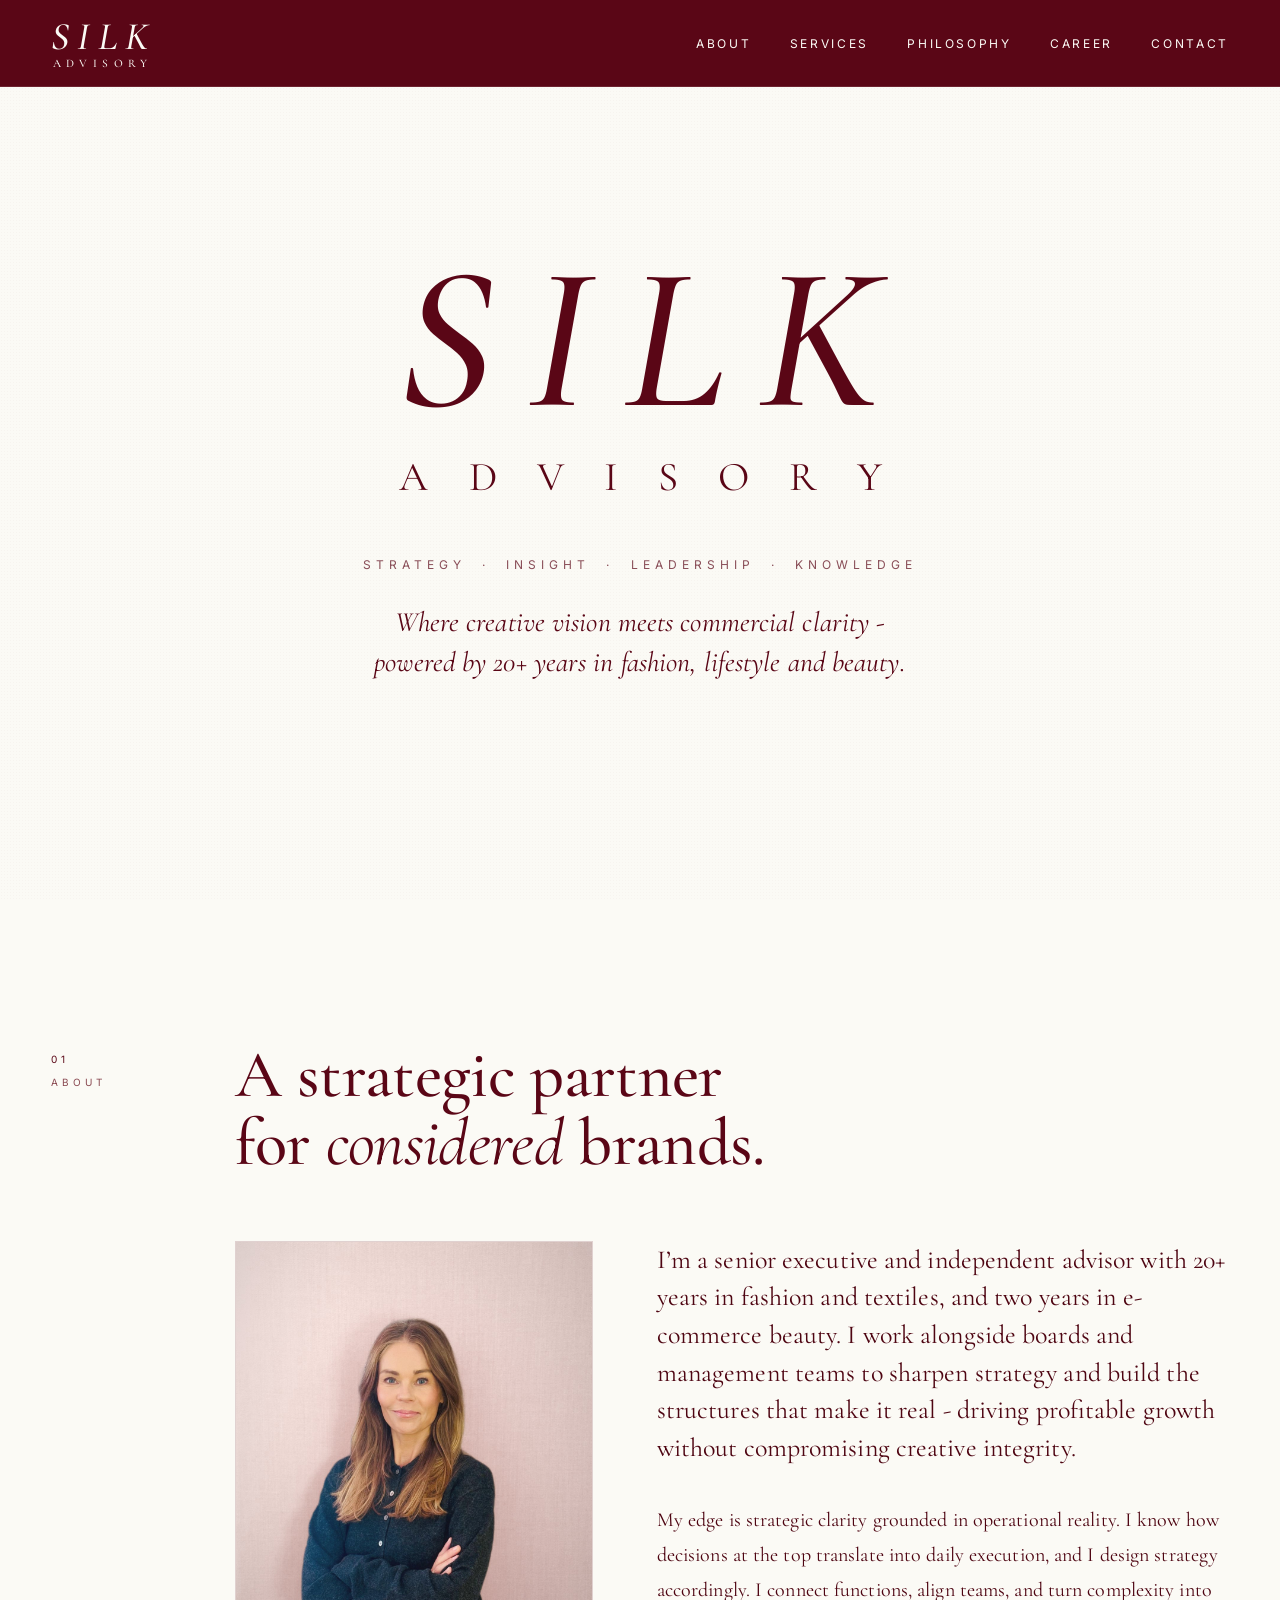
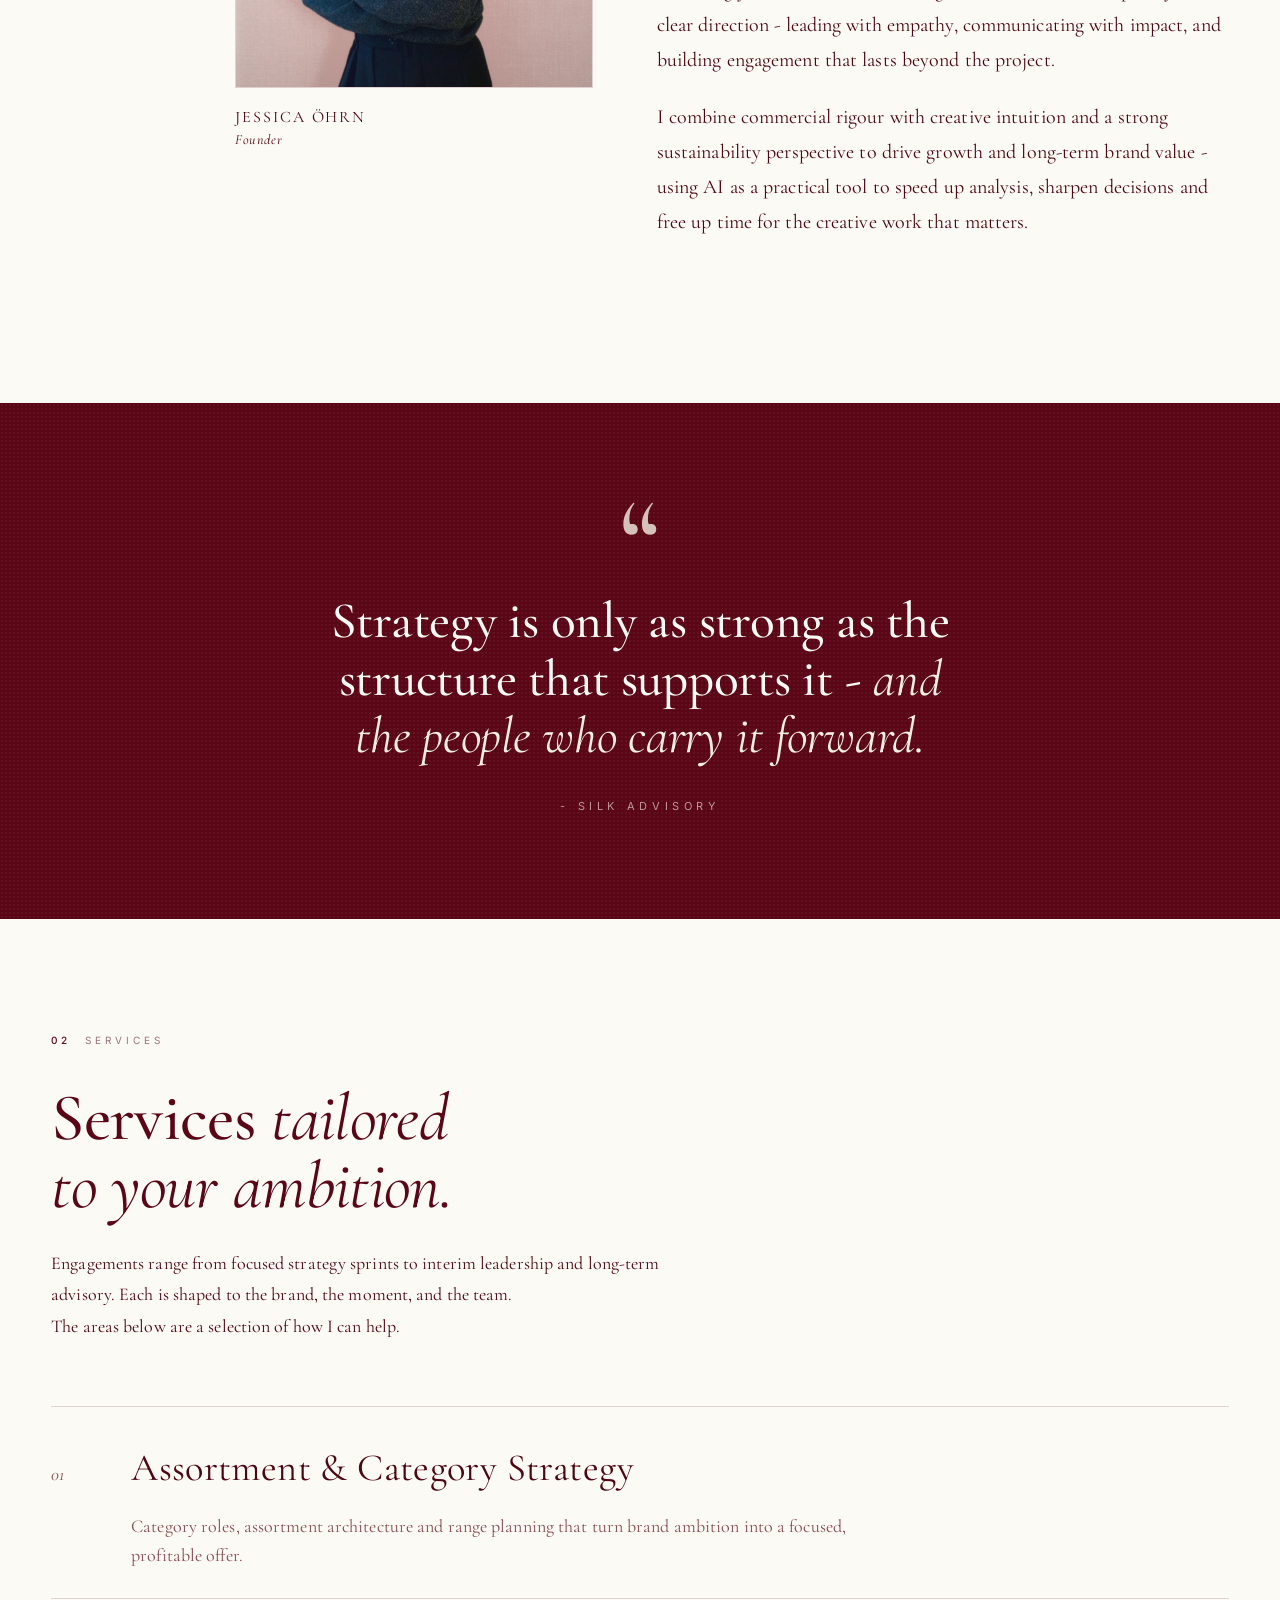
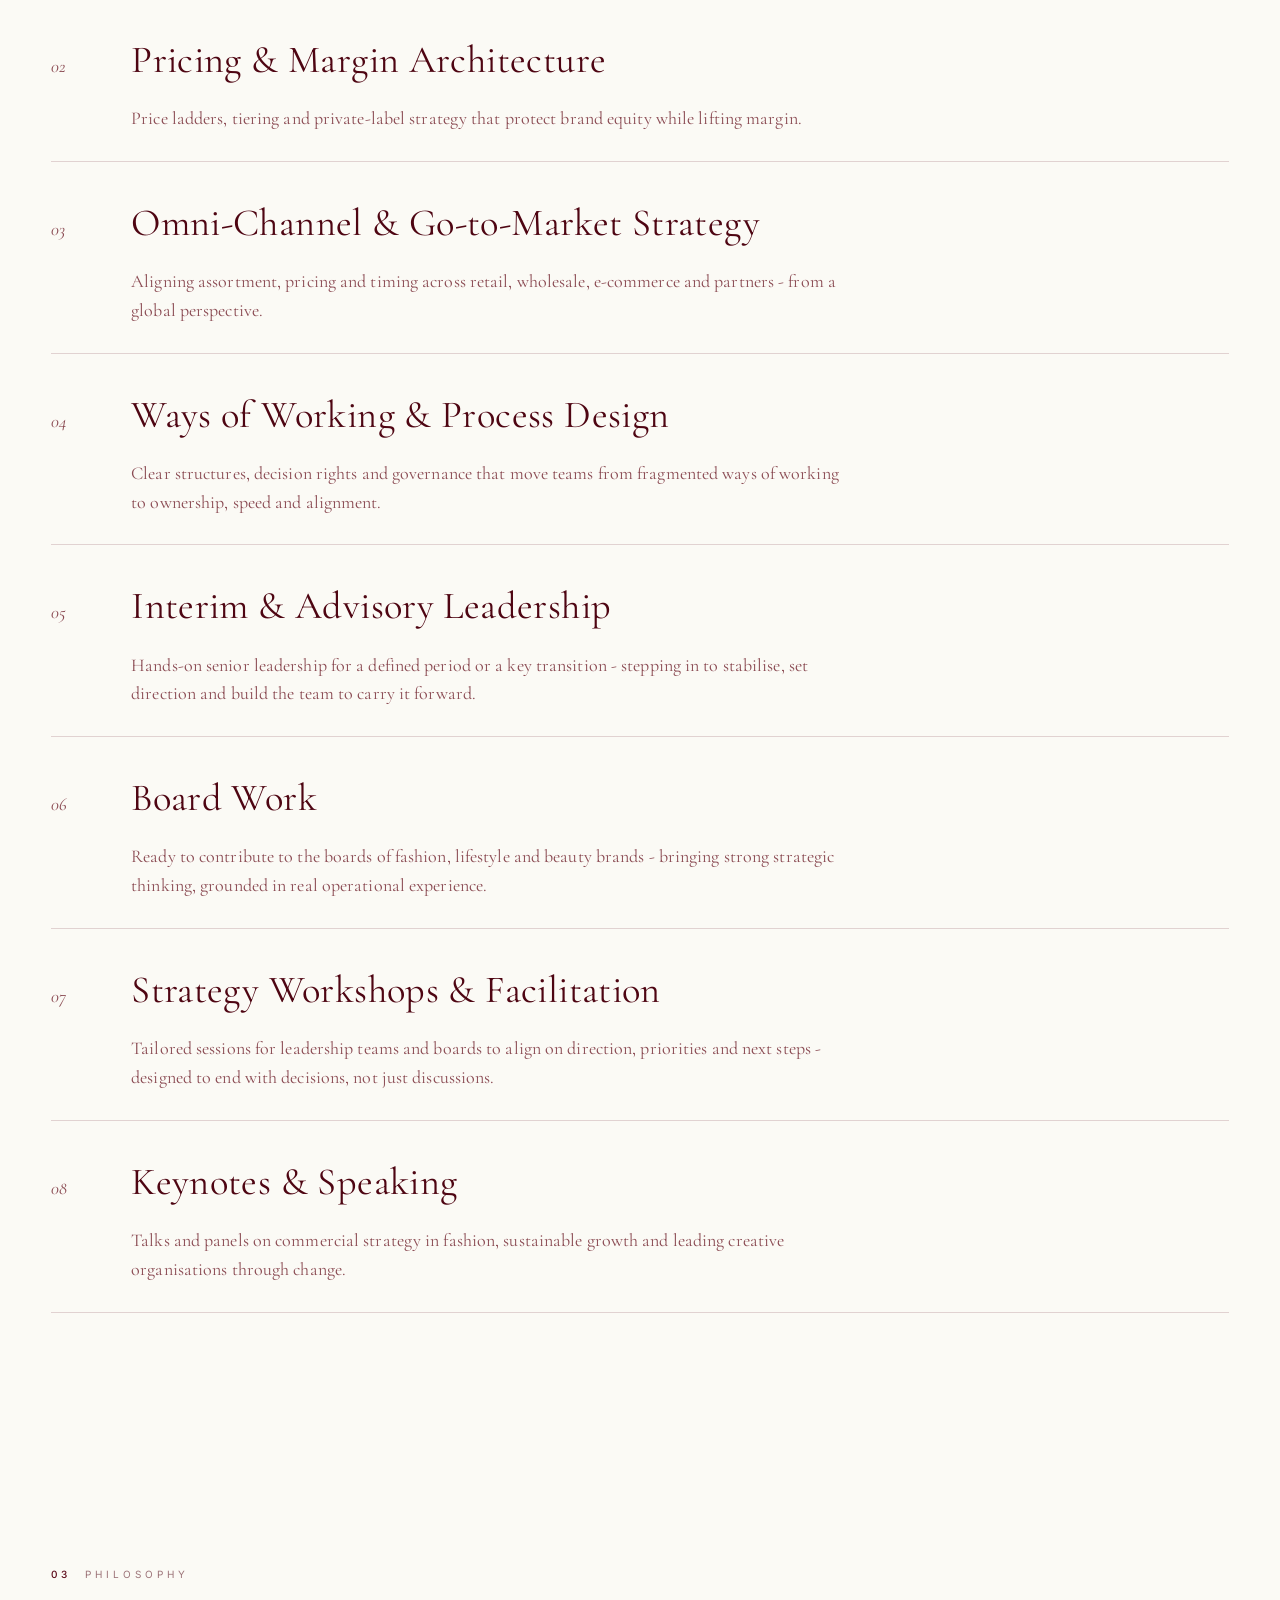
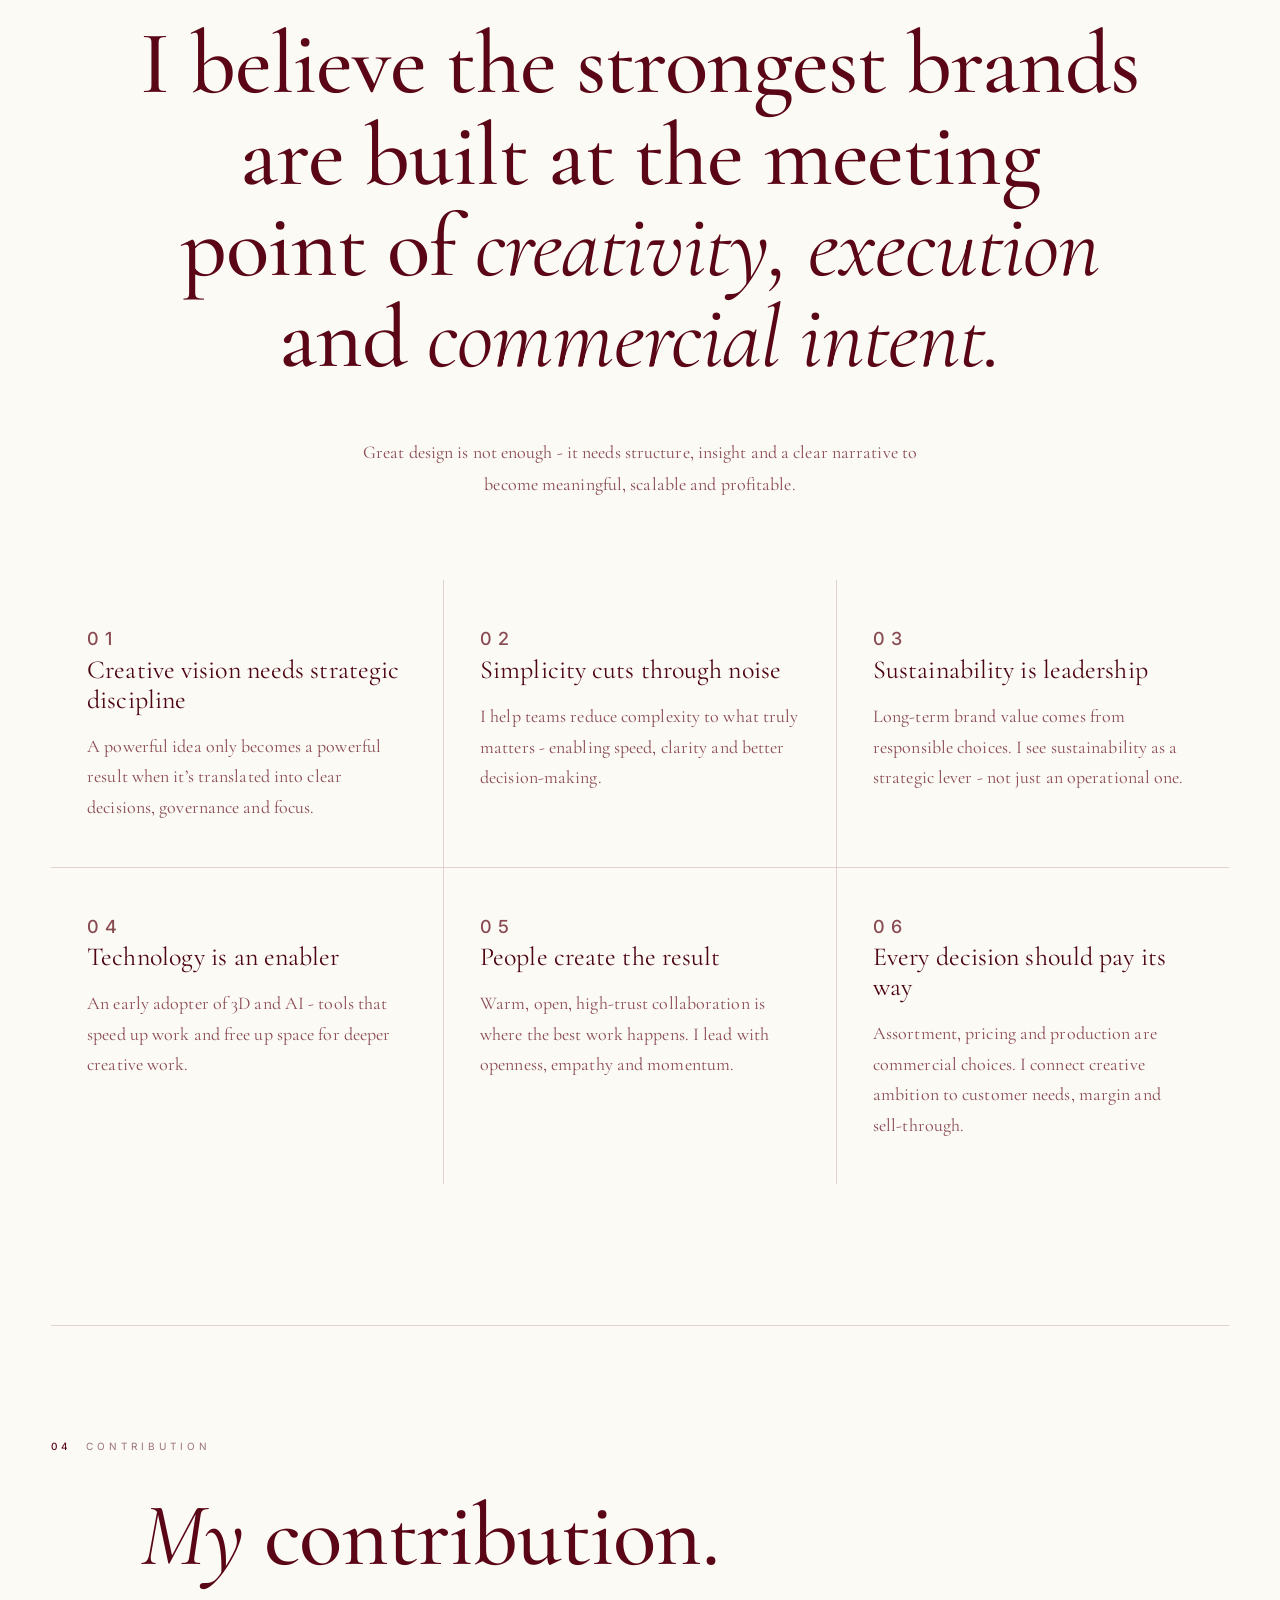
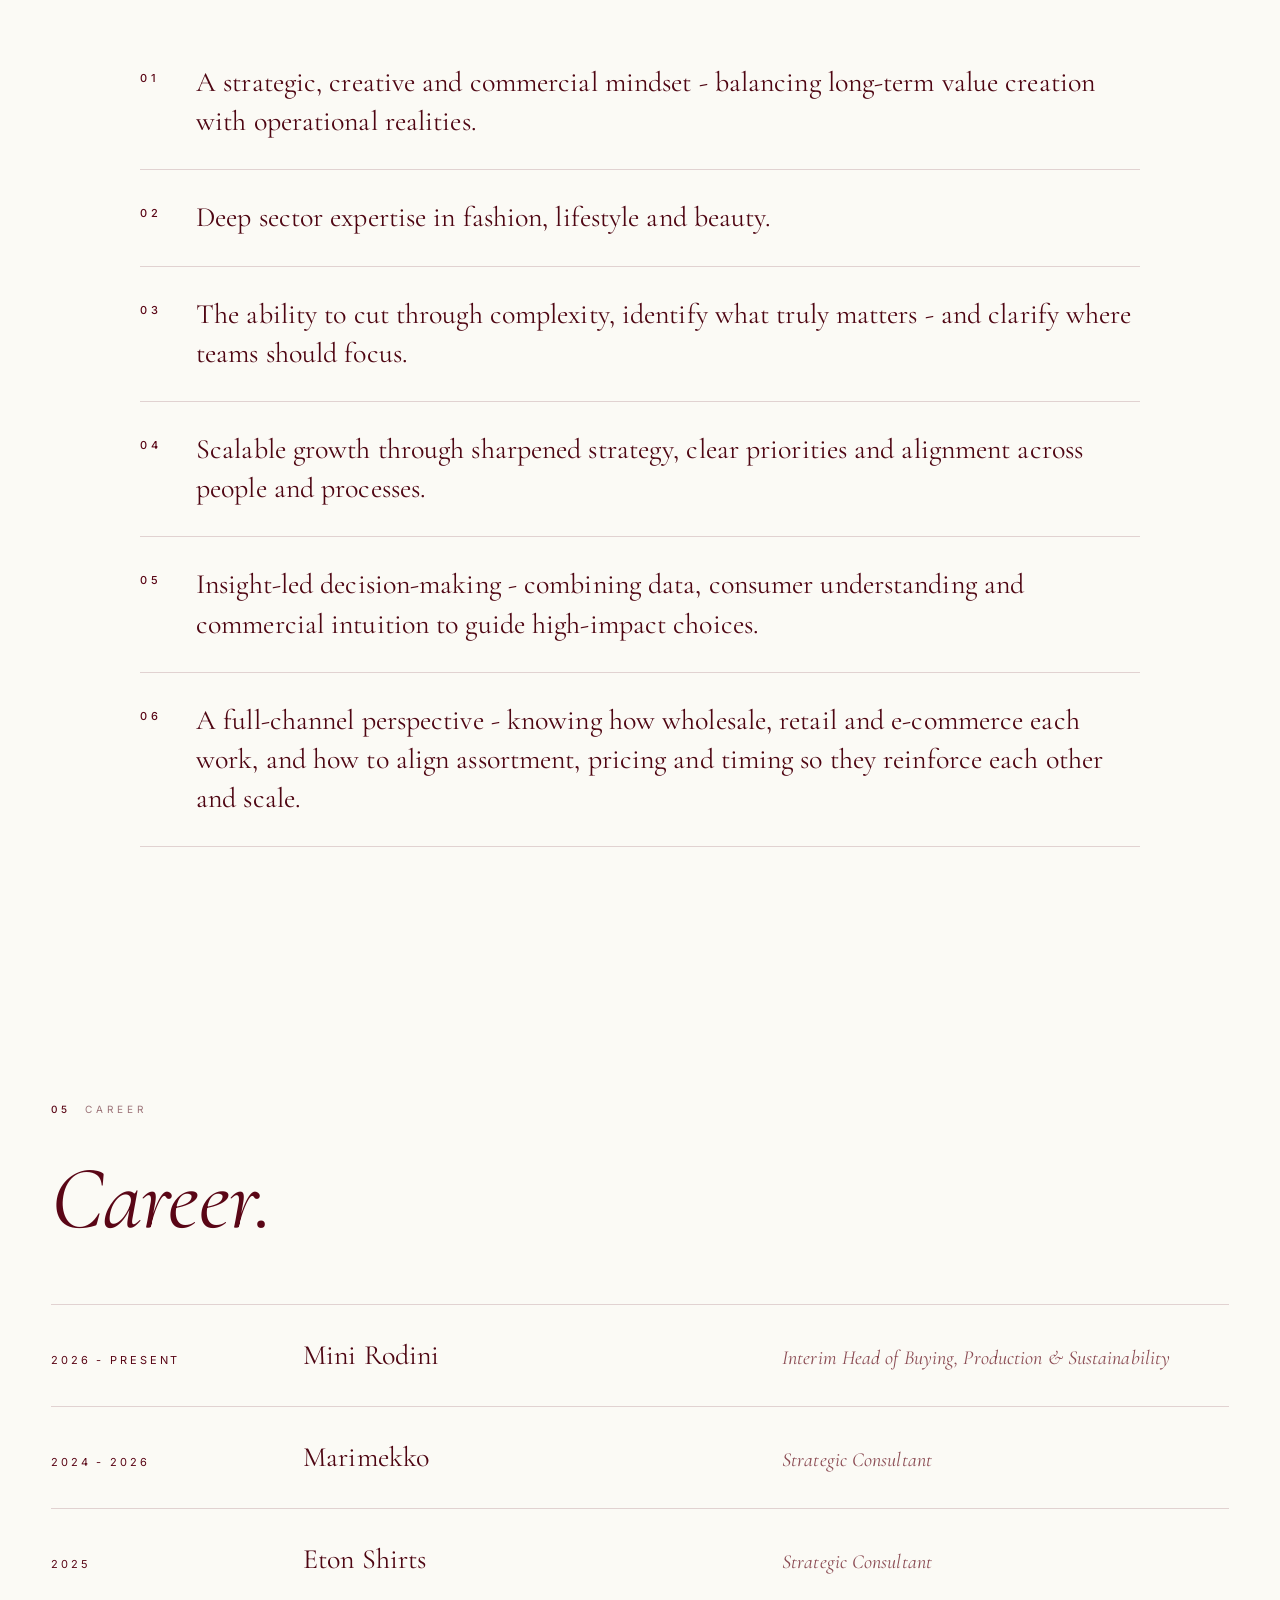
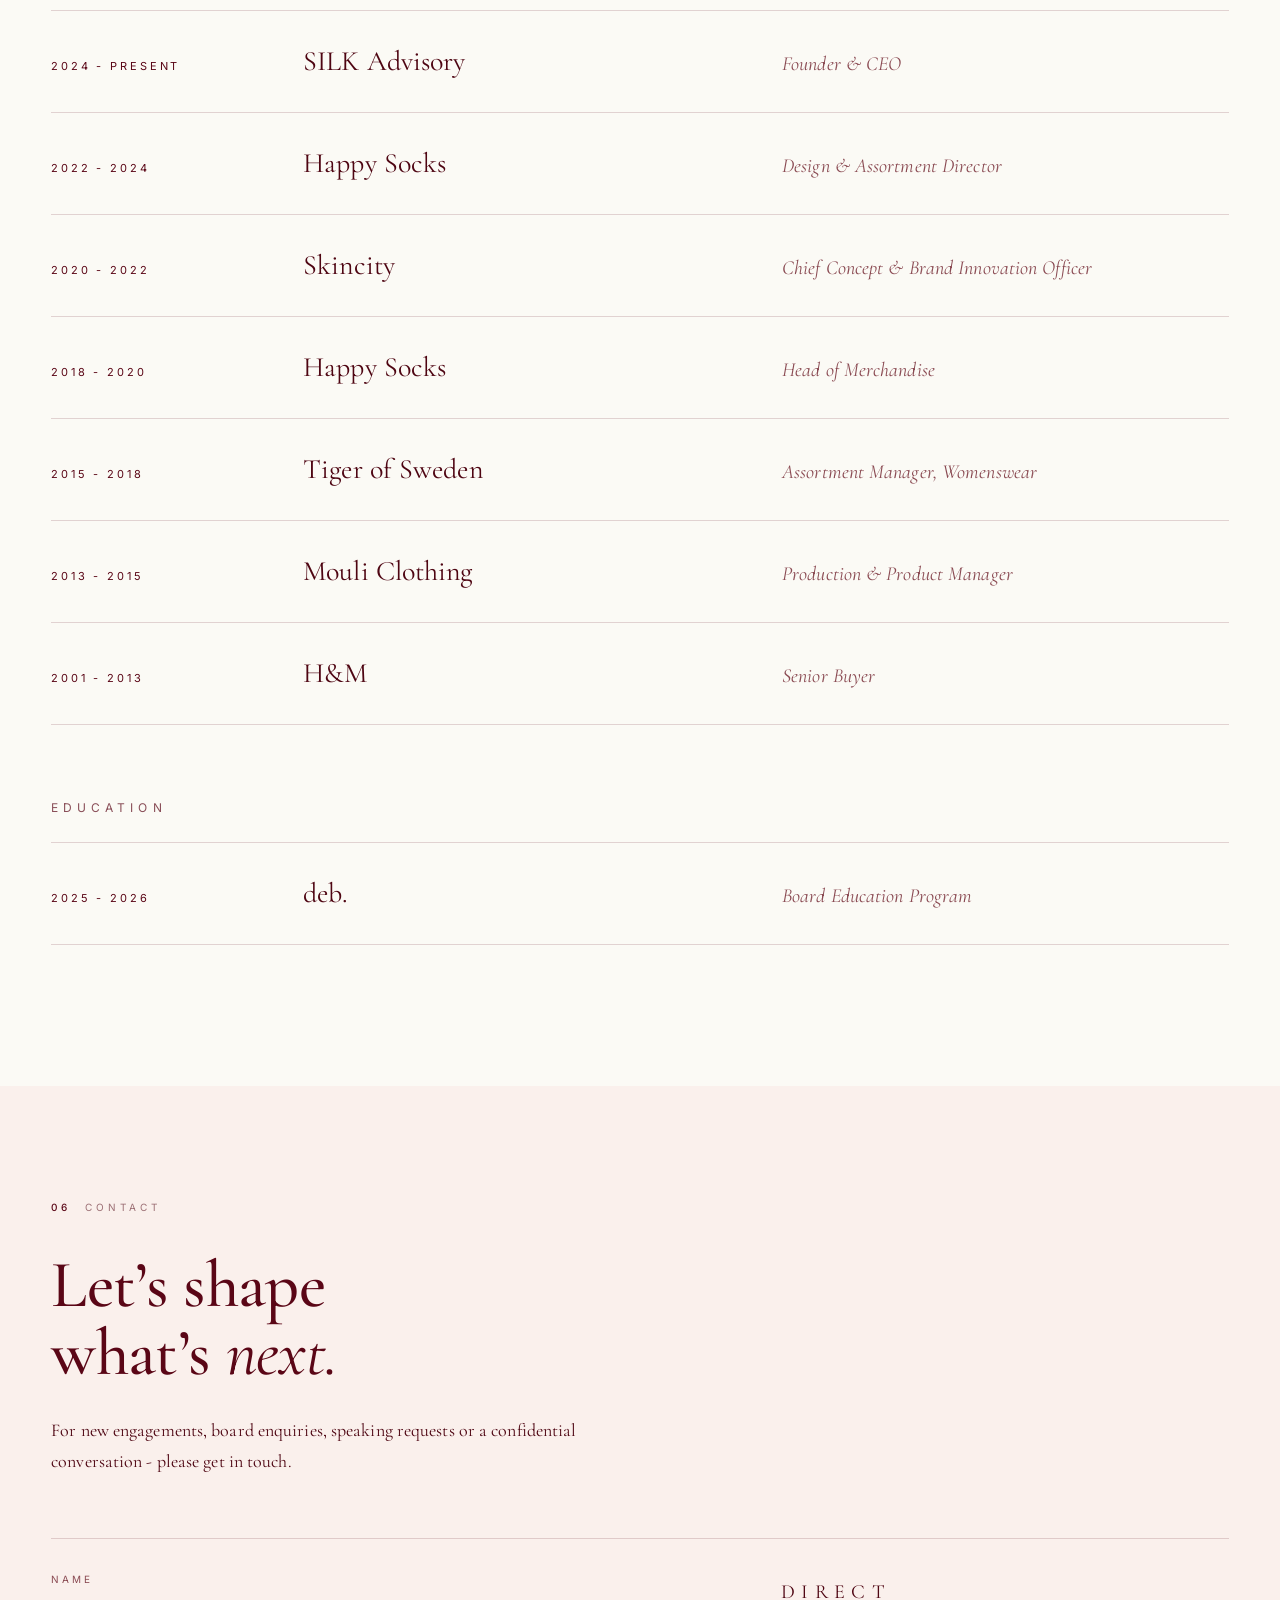
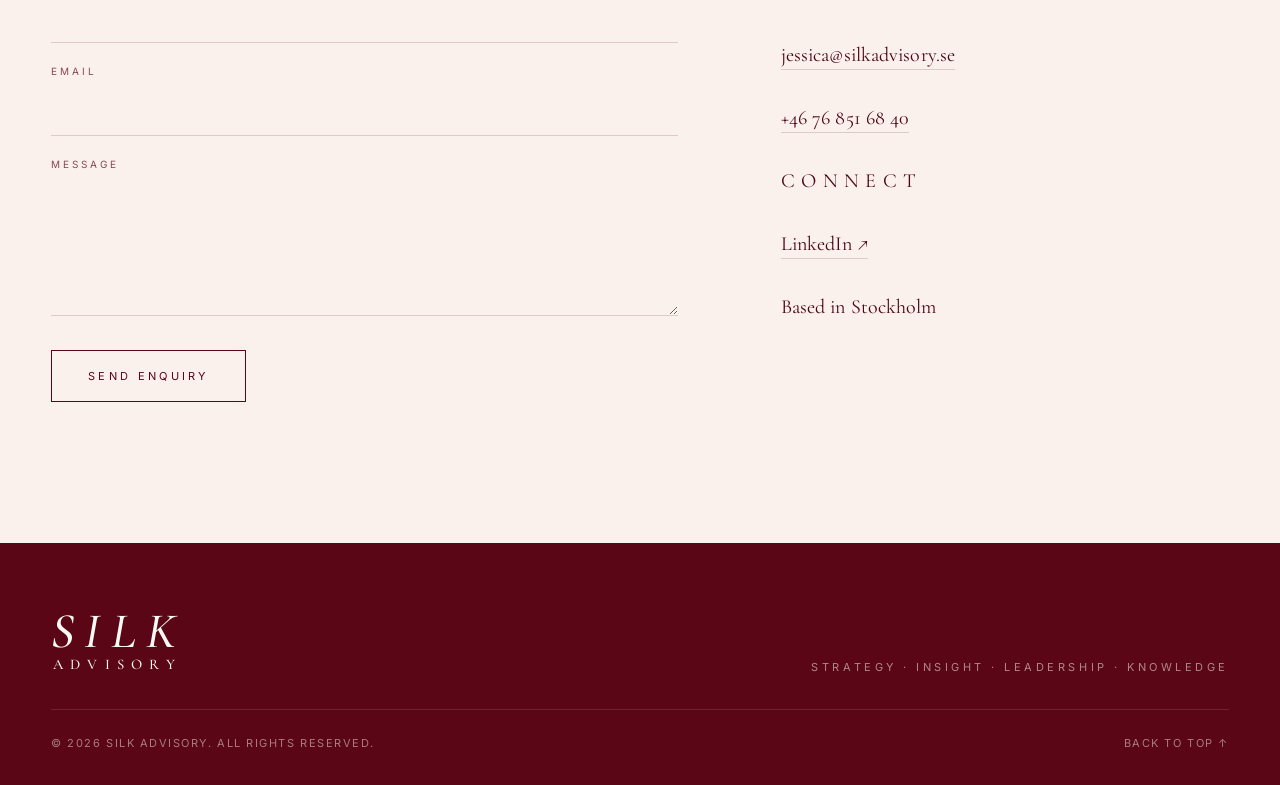
==== index.html @ ef4581cc "Add Mouli Clothing and H&M to career and rename heading to Career Co-Authored-By: Claude Opus 5.5 <n" ====
<!doctype html>
<html lang="en">
<head>
<meta charset="utf-8" />
<meta name="viewport" content="width=device-width, initial-scale=1" />
<title>SILK Advisory - Strategy, Insight, Leadership, Knowledge</title>
<meta name="description" content="SILK Advisory - where creative vision meets commercial clarity. Strategic consulting for fashion, lifestyle and beauty brands. Founded by Jessica Öhrn." />
<link rel="preconnect" href="https://fonts.googleapis.com">
<link rel="preconnect" href="https://fonts.gstatic.com" crossorigin>
<link href="https://fonts.googleapis.com/css2?family=Cormorant+Garamond:ital,wght@0,300;0,400;0,500;1,400;1,500&family=Inter:wght@300;400;500&display=swap" rel="stylesheet">
<link rel="stylesheet" href="styles.css" />
<link rel="icon" href="favicon.ico" sizes="any">
<link rel="icon" type="image/png" sizes="32x32" href="favicon-32.png">
<link rel="apple-touch-icon" href="apple-touch-icon.png">
<meta name="theme-color" content="#5A0616">
<meta property="og:type" content="website">
<meta property="og:site_name" content="SILK Advisory">
<meta property="og:title" content="SILK Advisory - Strategy, Insight, Leadership, Knowledge">
<meta property="og:description" content="Strategic advisory for fashion, lifestyle and beauty brands. Founded by Jessica Öhrn.">
<meta property="og:url" content="https://silkadvisory.se/">
<meta property="og:image" content="https://silkadvisory.se/og-image.jpg">
<meta property="og:image:width" content="1200">
<meta property="og:image:height" content="630">
<meta property="og:image:alt" content="SILK Advisory wordmark beside a portrait of founder Jessica Öhrn">
<meta name="twitter:card" content="summary_large_image">
</head>
<body>

<header class="nav" id="top">
  <a href="#top" class="nav__mark" aria-label="SILK Advisory">
    <svg class="nav__logo" viewBox="0 0 200 100" aria-hidden="true">
      <text x="0" y="62" textLength="196" lengthAdjust="spacing" font-family="'Cormorant Garamond', serif" font-style="italic" font-weight="500" font-size="78" fill="currentColor">SILK</text>
      <text x="3" y="97" textLength="190" lengthAdjust="spacing" font-family="'Cormorant Garamond', serif" font-weight="500" font-size="23" fill="currentColor">ADVISORY</text>
    </svg>
  </a>
  <nav class="nav__links" aria-label="Primary">
    <a href="#about">About</a>
    <a href="#services">Services</a>
    <a href="#philosophy">Philosophy</a>
    <a href="#career">Career</a>
    <a href="#contact">Contact</a>
  </nav>
  <button class="nav__toggle" aria-label="Open menu" aria-expanded="false">
    <span></span><span></span>
  </button>
</header>

<main>

  <!-- HERO -->
  <section class="hero">
    <div class="hero__copy">

      <h1 class="wordmark" aria-label="SILK Advisory">
        <span class="wordmark__silk">SILK</span>
        <span class="wordmark__adv" aria-hidden="true"><span>A</span><span>d</span><span>v</span><span>i</span><span>s</span><span>o</span><span>r</span><span>y</span></span>
      </h1>
      <p class="hero__tagline"><span class="hero__tagline-pair">Strategy &nbsp;·&nbsp; Insight</span><span class="hero__tagline-sep"> &nbsp;·&nbsp; </span><span class="hero__tagline-pair">Leadership &nbsp;·&nbsp; Knowledge</span></p>
      <p class="hero__lede">
        Where creative vision meets commercial clarity - powered by
        20+ years in fashion, lifestyle and beauty.
      </p>
    </div>
  </section>

  <!-- ABOUT -->
  <section id="about" class="section section--about">
    <div class="about__rail">
      <span class="rail-num">01</span>
      <span class="rail-label">About</span>
    </div>

    <h2 class="display about__head">A strategic partner<br/>for <em>considered</em> brands.</h2>

    <figure class="about__portrait">
      <img class="portrait-photo" src="portrait.jpg" width="1200" height="1500"
           alt="Jessica Öhrn, founder of SILK Advisory" loading="lazy" decoding="async">
      <figcaption class="portrait-caption">Jessica&nbsp;Öhrn<br/><em>Founder</em></figcaption>
    </figure>

    <div class="about__copy">
      <p class="lead">
        I&rsquo;m a senior executive and independent advisor with 20+ years in fashion and
        textiles, and two years in e-commerce beauty. I work alongside boards and management teams to
        sharpen strategy and build the structures that make it real - driving profitable
        growth without compromising creative integrity.
      </p>
      <p>
        My edge is strategic clarity grounded in operational reality. I know how decisions
        at the top translate into daily execution, and I design strategy accordingly. I
        connect functions, align teams, and turn complexity into clear direction - leading
        with empathy, communicating with impact, and building engagement that lasts
        beyond the project.
      </p>
      <p>
        I combine commercial rigour with creative intuition and a strong sustainability
        perspective to drive growth and long-term brand value - using AI as a practical
        tool to speed up analysis, sharpen decisions and free up time for the creative work that matters.
      </p>

    </div>
  </section>

  <!-- PULL QUOTE -->
  <section class="pullquote">
    <p class="pullquote__mark">&ldquo;</p>
    <blockquote>
          Strategy is only as strong as the structure that supports it -
      <em>and the people who carry it forward.</em>
    </blockquote>
    <p class="pullquote__sig">- SILK Advisory</p>
  </section>

  <!-- SERVICES -->
  <section id="services" class="section section--dark">
    <div class="section__rail rail--light">
      <span class="rail-num">02</span>
      <span class="rail-label">Services</span>
    </div>
    <div class="services__head">
      <h2 class="display display--light">Services <em>tailored</em><br/><em>to your ambition.</em></h2>
      <p class="services__intro">
        Engagements range from focused strategy sprints to interim leadership and
        long-term advisory. Each is shaped to the brand, the moment, and the team.<br/>
        The areas below are a selection of how I can help.
      </p>
    </div>
    <ol class="services__list">
      <li><span>01</span><h3>Assortment &amp; Category Strategy</h3>
        <p class="services__desc">Category roles, assortment architecture and range planning that turn brand ambition into a focused, profitable offer.</p></li>
      <li><span>02</span><h3>Pricing &amp; Margin Architecture</h3>
        <p class="services__desc">Price ladders, tiering and private-label strategy that protect brand equity while lifting margin.</p></li>
      <li><span>03</span><h3>Omni-Channel &amp; Go-to-Market Strategy</h3>
        <p class="services__desc">Aligning assortment, pricing and timing across retail, wholesale, e-commerce and partners - from a global perspective.</p></li>
      <li><span>04</span><h3>Ways of Working &amp; Process Design</h3>
        <p class="services__desc">Clear structures, decision rights and governance that move teams from fragmented ways of working to ownership, speed and alignment.</p></li>
      <li><span>05</span><h3>Interim &amp; Advisory Leadership</h3>
        <p class="services__desc">Hands-on senior leadership for a defined period or a key transition - stepping in to stabilise, set direction and build the team to carry it forward.</p></li>
      <li><span>06</span><h3>Board Work</h3>
        <p class="services__desc">Ready to contribute to the boards of fashion, lifestyle and beauty brands - bringing strong strategic thinking, grounded in real operational experience.</p></li>
      <li><span>07</span><h3>Strategy Workshops &amp; Facilitation</h3>
        <p class="services__desc">Tailored sessions for leadership teams and boards to align on direction, priorities and next steps - designed to end with decisions, not just discussions.</p></li>
      <li><span>08</span><h3>Keynotes &amp; Speaking</h3>
        <p class="services__desc">Talks and panels on commercial strategy in fashion, sustainable growth and leading creative organisations through change.</p></li>
    </ol>
  </section>

  <!-- PHILOSOPHY -->
  <section id="philosophy" class="section section--cream">
    <div class="section__rail">
      <span class="rail-num">03</span>
      <span class="rail-label">Philosophy</span>
    </div>
    <div class="phil__head">
      <h2 class="display">
        I believe the strongest brands are built at the meeting point of
        <em>creativity, execution</em> and&nbsp;<em>commercial&nbsp;intent.</em>
      </h2>
      <p class="phil__intro">
        Great design is not enough - it needs structure, insight and a clear narrative
        to become meaningful, scalable and profitable.
      </p>
    </div>

    <div class="principles">
      <article class="principle">
        <p class="principle__num">01</p>
        <h3>Creative vision needs strategic discipline</h3>
        <p>A powerful idea only becomes a powerful result when it&rsquo;s translated into clear decisions, governance and focus.</p>
      </article>
      <article class="principle">
        <p class="principle__num">02</p>
        <h3>Simplicity cuts through noise</h3>
        <p>I help teams reduce complexity to what truly matters - enabling speed, clarity and better decision-making.</p>
      </article>
      <article class="principle">
        <p class="principle__num">03</p>
        <h3>Sustainability is leadership</h3>
        <p>Long-term brand value comes from responsible choices. I see sustainability as a strategic lever - not just an operational one.</p>
      </article>
      <article class="principle">
        <p class="principle__num">04</p>
        <h3>Technology is an enabler</h3>
        <p>An early adopter of 3D and AI - tools that speed up work and free up space for deeper creative work.</p>
      </article>
      <article class="principle">
        <p class="principle__num">05</p>
        <h3>People create the result</h3>
        <p>Warm, open, high-trust collaboration is where the best work happens. I lead with openness, empathy and momentum.</p>
              </article>
          <article class="principle">
        <p class="principle__num">06</p>
        <h3>Every decision should pay its way</h3>
        <p>Assortment, pricing and production are commercial choices. I connect creative ambition to customer needs, margin and sell-through.</p>
      </article>
    </div>
  </section>

  <!-- CONTRIBUTION -->
  <section id="contribution" class="section section--rule section--quote">
    <div class="section__rail">
      <span class="rail-num">04</span>
      <span class="rail-label">Contribution</span>
    </div>
    <div class="contribution">
      <h2 class="display"><em>My</em> contribution.</h2>
      <ul class="contribution__list">
        <li>A strategic, creative and commercial mindset - balancing long-term value creation with operational realities.</li>
        <li>Deep sector expertise in fashion, lifestyle and beauty.</li>
        <li>The ability to cut through complexity, identify what truly matters - and clarify where teams should focus.</li>
        <li>Scalable growth through sharpened strategy, clear priorities and alignment across people and processes.</li>
        <li>Insight-led decision-making - combining data, consumer understanding and commercial intuition to guide high-impact choices.</li>
        <li>A full-channel perspective - knowing how wholesale, retail and e-commerce each work, and how to align assortment, pricing and timing so they reinforce each other and scale.</li>
      </ul>
    </div>
  </section>

  <!-- CAREER -->
  <section id="career" class="section section--cream">
    <div class="section__rail">
      <span class="rail-num">05</span>
      <span class="rail-label">Career</span>
    </div>
    <div class="career__head">
      <h2 class="display"><em>Career.</em></h2>
    </div>
    <ul class="timeline">
      <li>
        <span class="t-year">2026 - present</span>
        <span class="t-co">Mini Rodini</span>
        <span class="t-role">Interim Head of Buying, Production &amp; Sustainability</span>
      </li>
      <li>
        <span class="t-year">2024 - 2026</span>
        <span class="t-co">Marimekko</span>
        <span class="t-role">Strategic Consultant</span>
      </li>
      <li>
        <span class="t-year">2025</span>
        <span class="t-co">Eton Shirts</span>
        <span class="t-role">Strategic Consultant</span>
      </li>
      <li>
        <span class="t-year">2024 - present</span>
        <span class="t-co">SILK Advisory</span>
        <span class="t-role">Founder &amp; CEO</span>
      </li>
      <li>
        <span class="t-year">2022 - 2024</span>
        <span class="t-co">Happy Socks</span>
        <span class="t-role">Design &amp; Assortment Director</span>
      </li>
      <li>
        <span class="t-year">2020 - 2022</span>
        <span class="t-co">Skincity</span>
        <span class="t-role">Chief Concept &amp; Brand Innovation Officer</span>
      </li>
      <li>
        <span class="t-year">2018 - 2020</span>
        <span class="t-co">Happy Socks</span>
        <span class="t-role">Head of Merchandise</span>
      </li>
      <li>
        <span class="t-year">2015 - 2018</span>
        <span class="t-co">Tiger of Sweden</span>
        <span class="t-role">Assortment Manager, Womenswear</span>
      </li>
      <li>
        <span class="t-year">2013 - 2015</span>
        <span class="t-co">Mouli Clothing</span>
        <span class="t-role">Production &amp; Product Manager</span>
      </li>
      <li>
        <span class="t-year">2001 - 2013</span>
        <span class="t-co">H&amp;M</span>
        <span class="t-role">Senior Buyer</span>
      </li>
    </ul>

    <h3 class="career__sub">Education</h3>
    <ul class="timeline">
      <li>
        <span class="t-year">2025 - 2026</span>
        <span class="t-co">deb.</span>
        <span class="t-role">Board Education Program</span>
      </li>
    </ul>
  </section>

  <!-- CONTACT -->
  <section id="contact" class="section section--dark contact">
    <div class="section__rail rail--light">
      <span class="rail-num">06</span>
      <span class="rail-label">Contact</span>
    </div>

    <div class="contact__head">
      <h2 class="display display--light">
        Let&rsquo;s shape<br/>what&rsquo;s <em>next.</em>
      </h2>
      <p class="contact__intro">
        For new engagements, board enquiries, speaking requests or a confidential conversation -
        please get in touch.
      </p>
    </div>

    <div class="contact__grid">
      <form class="contact__form" onsubmit="event.preventDefault(); window.location.href='mailto:jessica@silkadvisory.se?subject=Enquiry%20from%20'+encodeURIComponent(this.name.value)+'&body='+encodeURIComponent(this.message.value+'\n\n- '+this.name.value+'\n'+this.email.value);">
        <label>
          <span>Name</span>
          <input type="text" name="name" required autocomplete="name" />
        </label>
        <label>
          <span>Email</span>
          <input type="email" name="email" required autocomplete="email" />
        </label>
        <label>
          <span>Message</span>
          <textarea name="message" rows="5" required></textarea>
        </label>
        <button type="submit" class="btn btn--light">Send enquiry</button>
      </form>

      <aside class="contact__details">
        <p class="contact__label">Direct</p>
        <p><a href="mailto:jessica@silkadvisory.se">jessica@silkadvisory.se</a></p>
        <p><a href="tel:+46768516840">+46 76 851 68 40</a></p>

        <p class="contact__label">Connect</p>
        <p><a href="https://www.linkedin.com/in/jessica-lagerblad-%C3%B6hrn-57100230/" target="_blank" rel="noopener">LinkedIn ↗</a></p>
        <p>Based in Stockholm</p>
      </aside>
    </div>
  </section>

</main>

<footer class="foot">
  <div class="foot__top">
    <span class="foot__mark">
      <svg class="foot__logo" viewBox="0 0 200 100" role="img" aria-label="SILK Advisory">
        <text x="0" y="62" textLength="196" lengthAdjust="spacing" font-family="'Cormorant Garamond', serif" font-style="italic" font-weight="500" font-size="78" fill="currentColor">SILK</text>
        <text x="3" y="97" textLength="190" lengthAdjust="spacing" font-family="'Cormorant Garamond', serif" font-weight="500" font-size="23" fill="currentColor">ADVISORY</text>
      </svg>
    </span>
    <span class="foot__tag">Strategy &middot; Insight &middot; Leadership &middot; Knowledge</span>
  </div>
  <div class="foot__bot">
    <span>© <span id="year"></span> SILK Advisory. All rights reserved.</span>
    <a href="#top">Back to top ↑</a>
  </div>
</footer>

<script>
  document.getElementById('year').textContent = new Date().getFullYear();
  // mobile nav
  const t = document.querySelector('.nav__toggle');
  const links = document.querySelector('.nav__links');
  t.addEventListener('click', () => {
    const open = links.classList.toggle('is-open');
    t.setAttribute('aria-expanded', open);
    t.classList.toggle('is-open', open);
  });
  links.querySelectorAll('a').forEach(a => a.addEventListener('click', () => {
    links.classList.remove('is-open');
    t.classList.remove('is-open');
    t.setAttribute('aria-expanded', false);
  }));

  // subtle reveal on scroll
  const io = new IntersectionObserver((entries) => {
    entries.forEach(e => { if (e.isIntersecting) e.target.classList.add('in'); });
  }, { threshold: 0.12 });
  document.querySelectorAll('.section, .hero__inner').forEach(el => io.observe(el));
</script>

</body>
</html>
---- styles.css ----
/* ============================================================
   SILK ADVISORY — editorial, fashion-forward, calm
   Palette: Deep Merlot · Cream · Onyx · Beige Glow · Toasted Stone
   ============================================================ */

:root {
  --cream:       #FBFAF5;   /* much closer to white now */
  --cream-2:     #F4EFE3;
  --cream-soft:  #FFFFFF;
  --beige:       #E2D5C2;
  --stone:       #9B8174;
  --rose:        #F2C8C4;   /* powder pink */
  --rose-soft:   #F7DCD8;
  --blush:       #FAF0EC;   /* soft accent band (contact) */
  --merlot:      #5A0616;
  --merlot-deep: #3F0410;
  --merlot-text: #4E0512;
  --onyx:        #1A1110;
  --ink:         #4E0512;
  --muted:       #8A4A52;
  --line:        rgba(90,6,22,.16);
  --line-light:  rgba(251,250,245,.26);

  --serif:    'Cormorant Garamond', 'Times New Roman', serif;
  --display:  'Cormorant Garamond', 'Times New Roman', serif;
  --sans:     'Inter', -apple-system, BlinkMacSystemFont, 'Helvetica Neue', sans-serif;

  --max:      1320px;
  --gutter:   clamp(20px, 4vw, 56px);
  --section-y: clamp(80px, 11vw, 160px);
}

* { box-sizing: border-box; }

html, body {
  margin: 0; padding: 0;
  background: var(--cream);
  color: var(--ink);
  font-family: var(--serif);
  font-weight: 400;
  font-size: 20px;
  line-height: 1.75;
  letter-spacing: .005em;
  -webkit-font-smoothing: antialiased;
  -moz-osx-font-smoothing: grayscale;
}

/* Cormorant Garamond tuning — clean, classic, no swashes */
.display, .wordmark, .silk-title {
  font-weight: 500;
  font-feature-settings: "liga" 1, "kern" 1;
}
.display em, em, i {
  font-weight: 400;
  font-style: italic;
  font-feature-settings: "liga" 1, "kern" 1;
}
.serif, .lead, blockquote, .pullquote blockquote {
  font-feature-settings: "liga" 1, "kern" 1;
}

html { scroll-behavior: smooth; }

img { max-width: 100%; display: block; }

a { color: inherit; text-decoration: none; }
a:hover { opacity: .68; transition: opacity .25s ease; }

p { margin: 0 0 1.1em; }

::selection { background: var(--merlot); color: var(--cream); }

/* ---------- Reveal ---------- */
.section, .hero__inner { opacity: 0; transform: translateY(14px); transition: opacity 1s ease, transform 1.1s cubic-bezier(.2,.7,.2,1); }
.section.in, .hero__inner.in { opacity: 1; transform: none; }

/* ============================================================
   NAV
   ============================================================ */
.nav {
  position: fixed; inset: 0 0 auto 0;
  display: flex; align-items: center; justify-content: space-between;
  padding: 18px var(--gutter);
  z-index: 50;
  background: var(--merlot);
  color: var(--cream);
  border-bottom: 1px solid rgba(251,250,245,.12);
}
.nav__mark {
  display: inline-flex; align-items: center;
  color: var(--cream);
  line-height: 0;
}
.nav__logo { height: 50px; width: auto; display: block; }
.foot__logo { height: 64px; width: auto; display: block; }
.nav__links {
  display: flex; gap: clamp(18px, 3vw, 40px);
  font-size: 12px; letter-spacing: .22em; text-transform: uppercase;
}
.nav__links a {
  position: relative; padding: 4px 0;
  color: var(--cream);
}
.nav__links a::after {
  content: ''; position: absolute; left: 0; right: 0; bottom: -2px;
  height: 1px; background: var(--cream);
  transform: scaleX(0); transform-origin: left;
  transition: transform .4s ease;
}
.nav__links a:hover { opacity: 1; }
.nav__links a:hover::after { transform: scaleX(1); }

.nav__toggle {
  display: none;
  width: 38px; height: 38px;
  background: transparent; border: 0; cursor: pointer;
  padding: 0; position: relative;
}
.nav__toggle span {
  position: absolute; left: 6px; right: 6px; height: 1px;
  background: var(--cream); transition: transform .3s ease, opacity .3s ease, top .3s ease;
}
.nav__toggle span:nth-child(1) { top: 14px; }
.nav__toggle span:nth-child(2) { top: 22px; }
.nav__toggle.is-open span:nth-child(1) { top: 18px; transform: rotate(45deg); }
.nav__toggle.is-open span:nth-child(2) { top: 18px; transform: rotate(-45deg); }

/* ============================================================
   HERO
   ============================================================ */
.hero {
  min-height: 100svh;
  display: flex;
  align-items: center;
  justify-content: center;
  position: relative;
  padding: 140px var(--gutter) 120px;
  background: var(--cream);
  overflow: hidden;
}
.hero::before {
  /* faint textile grain on left side */
  content: ''; position: absolute; inset: 0;
  background-image: radial-gradient(rgba(78,5,18,.04) 1px, transparent 1px);
  background-size: 3px 3px;
  opacity: .6; pointer-events: none;
}
.hero__copy {
  position: relative;
  width: 100%;
  max-width: 960px;
  display: flex;
  flex-direction: column;
  align-items: center;
  text-align: center;
}

.eyebrow {
  font-size: 11px; letter-spacing: .42em; text-transform: uppercase;
  color: var(--merlot);
  margin: 0 0 32px;
  opacity: .7;
}
.wordmark {
  font-family: var(--display);
  font-weight: 400;
  margin: 0;
  line-height: .88;
  color: var(--ink);
}
.wordmark {
  display: flex;
  flex-direction: column;
  align-items: stretch;
  text-align: center;
  color: var(--merlot);
}
/* letter-spacing also trails the last letter; a matching negative right margin
   keeps SILK optically centred and sets the width ADVISORY spreads across */
.wordmark__silk {
  font-family: var(--display);
  font-style: italic;
  font-weight: 500;
  font-size: clamp(96px, 16vw, 236px);
  letter-spacing: .16em;
  margin-right: -.16em;
  line-height: 1;
}
/* upright small caps spread edge to edge under SILK */
.wordmark__adv {
  display: flex;
  justify-content: space-between;
  font-family: var(--display);
  font-style: normal;
  font-weight: 400;
  text-transform: uppercase;
  font-size: clamp(22px, 3.2vw, 46px);
  line-height: 1;
  margin-top: .35em;
  padding-left: .04em;
}
.hero__tagline {
  margin: 56px 0 28px;
  font-size: 12px; letter-spacing: .42em; text-transform: uppercase;
  color: var(--merlot);
  opacity: .7;
}
.hero__lede {
  font-family: var(--serif);
  font-style: italic;
  font-size: clamp(20px, 2.2vw, 28px);
  font-weight: 400;
  line-height: 1.4;
  color: var(--merlot);
  max-width: 700px;
  margin: 0 auto;
  text-wrap: balance;
}

/* ============================================================
   BUTTONS
   ============================================================ */
.btn {
  display: inline-block;
  font-family: var(--sans);
  font-size: 11px; letter-spacing: .3em; text-transform: uppercase;
  padding: 18px 36px;
  border: 1px solid var(--merlot);
  color: var(--merlot);
  background: transparent;
  cursor: pointer;
  transition: background .35s ease, color .35s ease, border-color .35s ease;
}
.btn:hover {
  background: var(--merlot);
  color: var(--cream);
  opacity: 1;
}
.btn--light {
  border-color: var(--cream);
  color: var(--cream);
}
.btn--light:hover {
  background: var(--cream);
  color: var(--ink);
}

/* ============================================================
   GENERIC SECTION
   ============================================================ */
.section {
  position: relative;
  padding: var(--section-y) var(--gutter);
}
.section--cream { background: var(--cream); }
.section--dark  {
  background: var(--merlot-deep);
  color: var(--cream);
}
.section--quote {
  background: var(--cream);
}
/* hairline between two cream sections that meet */
.section--rule::before {
  content: '';
  position: absolute; top: 0; left: 50%;
  width: min(var(--max), calc(100% - 2 * var(--gutter)));
  transform: translateX(-50%);
  height: 1px;
  background: var(--line);
}

.section__rail {
  position: absolute; top: calc(var(--section-y) - 28px); left: var(--gutter);
  display: flex; flex-direction: row; gap: 14px; align-items: center;
  font-size: 10px; letter-spacing: .4em; text-transform: uppercase;
  color: var(--muted);
  z-index: 2;
}
.section__rail { color: rgba(78,5,18,.55); }
.section__rail .rail-num { color: var(--merlot); font-weight: 500; }
.rail--light { color: rgba(251,246,234,.6); }
.rail--light .rail-num { color: var(--cream); }

.display {
  font-family: var(--display);
  font-weight: 500;
  font-size: clamp(44px, 7vw, 112px);
  line-height: 1.02;
  letter-spacing: -.01em;
  margin: 0 0 .6em;
  color: var(--merlot);
}
.display em {
  font-family: var(--serif);
  font-style: italic;
  font-weight: 400;
  color: var(--merlot);
}
.display--light { color: var(--cream); }
.display--light em { color: var(--cream-2); }

.lead {
  font-family: var(--serif);
  font-size: clamp(20px, 2.1vw, 26px);
  font-weight: 400;
  line-height: 1.45;
  color: var(--ink);
  margin: 0 0 1.4em;
}

/* ============================================================
   ABOUT — portrait + copy
   ============================================================ */
/* About stays put: no fade/slide-in on scroll */
.section--about { opacity: 1; transform: none; transition: none; }
.section--about {
  display: grid;
  grid-template-columns: 120px minmax(240px, 1fr) minmax(0, 1.6fr);
  column-gap: clamp(32px, 5vw, 96px);
  max-width: var(--max);
  margin: 0 auto;
  align-items: start;
}
.about__head {
  grid-column: 2 / 4;
  font-size: clamp(40px, 5.2vw, 80px);
  margin: 0 0 clamp(40px, 5vw, 72px);
}
.about__rail {
  display: flex; flex-direction: column; gap: 6px;
  font-size: 10px; letter-spacing: .4em; text-transform: uppercase;
  color: var(--muted);
  padding-top: 10px;
}
.about__rail .rail-num { color: var(--merlot); }

.about__portrait {
  grid-column: 2;
  margin: 0;
  position: sticky;
  top: 120px;
}
.about__copy { grid-column: 3; }
.about__copy .lead { margin-top: 0; }
.portrait-photo {
  display: block;
  width: 100%;
  height: auto;
  aspect-ratio: 4 / 5;
  object-fit: cover;
  border: 1px solid var(--line);
}
.portrait-caption {
  margin-top: 18px;
  font-family: var(--display);
  font-size: 16px;
  letter-spacing: .12em;
  color: var(--ink);
  text-transform: uppercase;
  line-height: 1.4;
}
.portrait-caption em {
  font-family: var(--serif);
  font-style: italic;
  font-size: 14px;
  letter-spacing: .04em;
  text-transform: none;
  color: var(--merlot);
}

/* ============================================================
   PULL QUOTE — full merlot, cream type
   ============================================================ */
.pullquote {
  position: relative;
  background: var(--merlot);
  color: var(--cream);
  padding: clamp(64px, 8vw, 112px) var(--gutter);
  text-align: center;
  overflow: hidden;
}
.pullquote::before {
  /* faint textile grain */
  content: '';
  position: absolute; inset: 0;
  background-image: radial-gradient(rgba(251,246,234,.05) 1px, transparent 1px);
  background-size: 4px 4px;
  pointer-events: none;
}
.pullquote__mark {
  font-family: var(--display);
  font-weight: 500;
  font-size: clamp(80px, 10vw, 120px);
  line-height: .6;
  color: var(--cream-2);
  margin: 0 0 16px;
  opacity: .8;
}
.pullquote blockquote {
  position: relative;
  margin: 0 auto;
  max-width: 900px;
  font-family: var(--display);
  font-weight: 500;
  font-size: clamp(28px, 4vw, 54px);
  line-height: 1.12;
  color: var(--cream);
  letter-spacing: -.005em;
  text-wrap: balance;
}
.pullquote blockquote em {
  font-family: var(--serif);
  font-style: italic;
  font-weight: 400;
  color: var(--cream-2);
}
.pullquote__sig {
  position: relative;
  margin: 32px 0 0;
  font-size: 11px;
  letter-spacing: .42em;
  text-transform: uppercase;
  color: rgba(251,246,234,.6);
}

/* ============================================================
   SERVICES
   ============================================================ */
.section--dark .section__rail { color: rgba(248,242,230,.55); }
.services__head {
  max-width: var(--max);
  margin: 0 auto 64px;
  display: grid;
  grid-template-columns: 1fr;
  align-items: start;
  padding-top: 24px;
}
.services__head .display {
  grid-column: 1;
  font-size: clamp(40px, 5.2vw, 80px);
  margin: 0 0 28px;
}
.services__intro {
  grid-column: 1;
  margin: 0;
  font-family: var(--serif);
  font-size: 18px;
  color: rgba(248,242,230,.78);
  max-width: 620px;
}
.services__list {
  list-style: none; padding: 0; margin: 0 auto;
  max-width: var(--max);
  border-top: 1px solid var(--line-light);
}
.services__list li {
  display: grid;
  grid-template-columns: 80px 1fr auto;
  align-items: baseline;
  padding: 28px 0;
  border-bottom: 1px solid var(--line-light);
  cursor: default;
  transition: padding .4s ease, background .4s ease;
}
.services__list li:hover {
  padding-left: 16px;
}
.services__list li > span {
  font-family: var(--serif);
  font-style: italic;
  font-size: 18px;
  color: var(--beige);
}
.services__list h3 {
  font-family: var(--display);
  font-weight: 400;
  font-size: clamp(24px, 3vw, 40px);
  margin: 0;
  color: var(--cream);
  letter-spacing: .01em;
}

.services__desc {
  grid-column: 2;
  margin: 10px 0 0;
  max-width: 720px;
  font-family: var(--serif);
  font-size: 18px;
  line-height: 1.6;
  color: var(--muted);
}

/* ============================================================
   PHILOSOPHY
   ============================================================ */
.phil__head {
  max-width: 1100px;
  margin: 0 auto 80px;
  text-align: center;
  padding-top: 24px;
}
.phil__head .display { text-wrap: balance; }
@media (max-width: 720px) {
  .phil__head .display { font-size: min(44px, 10.8vw); }
}
.phil__intro {
  font-family: var(--serif);
  font-size: 18px;
  color: var(--muted);
  max-width: 560px;
  margin: 0 auto;
}
.principles {
  max-width: var(--max);
  margin: 0 auto;
  display: grid;
  grid-template-columns: repeat(3, 1fr);
  gap: 1px;
  background: var(--line);
}
.principle {
  background: var(--cream);
  padding: 44px 36px;
  display: flex; flex-direction: column;
  min-height: 280px;
  position: relative;
  transition: background .4s ease;
}
@media (hover: hover) {
  .principle:hover { background: var(--rose-soft); }
}
.principle__num {
  font-family: var(--sans);
  font-weight: 500;
  color: var(--merlot);
  font-size: 11px;
  letter-spacing: .32em;
  margin: 0 0 28px;
}
.principle h3 {
  font-family: var(--display);
  font-weight: 400;
  font-size: 26px;
  line-height: 1.15;
  margin: 0 0 16px;
  color: var(--ink);
}
.principle p {
  margin: 0;
  color: var(--muted);
  font-size: 18px;
  line-height: 1.7;
}

/* ============================================================
   CONTRIBUTION
   ============================================================ */
.contribution {
  max-width: 1000px;
  margin: 0 auto;
  padding-top: 24px;
}
.contribution__list {
  list-style: none; padding: 0; margin: 40px 0 0;
}
.contribution__list li {
  font-family: var(--serif);
  font-size: clamp(20px, 2.2vw, 28px);
  line-height: 1.4;
  padding: 28px 0;
  border-bottom: 1px solid var(--line);
  color: var(--ink);
  position: relative;
  padding-left: 56px;
}
.contribution__list li::before {
  content: counter(item, decimal-leading-zero);
  counter-increment: item;
  position: absolute; left: 0; top: 36px;
  font-family: var(--sans);
  font-size: 11px;
  font-weight: 500;
  color: var(--merlot);
  letter-spacing: .32em;
}
.contribution__list { counter-reset: item; }

/* ============================================================
   CAREER
   ============================================================ */
.career__head {
  max-width: var(--max);
  margin: 0 auto 60px;
  padding-top: 24px;
}
.timeline {
  list-style: none; padding: 0; margin: 0 auto;
  max-width: var(--max);
  border-top: 1px solid var(--line);
}
.timeline li {
  display: grid;
  grid-template-columns: 220px 1fr 1fr;
  column-gap: 32px;
  align-items: baseline;
  padding: 26px 0;
  border-bottom: 1px solid var(--line);
}
.career__sub {
  max-width: var(--max);
  margin: 72px auto 24px;
  font-family: var(--sans);
  font-weight: 400;
  font-size: 12px; letter-spacing: .42em; text-transform: uppercase;
  color: var(--merlot);
  opacity: .7;
}
.t-year {
  font-size: 11px; letter-spacing: .26em; text-transform: uppercase;
  color: var(--merlot);
}
.t-co {
  font-family: var(--display);
  font-size: clamp(20px, 2.2vw, 28px);
  color: var(--ink);
}
.t-role {
  font-family: var(--serif);
  font-style: italic;
  font-size: 20px;
  color: var(--muted);
}

/* ============================================================
   CONTACT
   ============================================================ */
.contact__head {
  max-width: var(--max);
  margin: 0 auto 60px;
  padding-top: 24px;
}
.contact__head .display {
  font-size: clamp(40px, 5.2vw, 80px);
  margin: 0 0 28px;
}
.contact__intro {
  margin: 0;
  font-family: var(--serif);
  font-size: 18px;
  color: rgba(248,242,230,.78);
  max-width: 620px;
  text-wrap: pretty;
}
.contact__grid {
  max-width: var(--max);
  margin: 0 auto;
  display: grid;
  grid-template-columns: 1.4fr 1fr;
  column-gap: clamp(40px, 8vw, 120px);
  padding-top: 32px;
  border-top: 1px solid var(--line-light);
}
.contact__form { display: flex; flex-direction: column; gap: 20px; }
.contact__form label {
  display: flex; flex-direction: column; gap: 8px;
}
.contact__form label span {
  font-size: 10px; letter-spacing: .3em; text-transform: uppercase;
  color: rgba(248,242,230,.6);
}
.contact__form input,
.contact__form textarea {
  background: transparent;
  border: 0;
  border-bottom: 1px solid var(--line-light);
  padding: 10px 0 14px;
  color: var(--cream);
  font-family: var(--serif);
  font-size: 18px;
  outline: none;
  resize: vertical;
}
.contact__form input:focus,
.contact__form textarea:focus {
  border-color: var(--beige);
}
.contact__form .btn { align-self: flex-start; margin-top: 14px; }

.contact__details { padding-top: 4px; }
.contact__label {
  font-size: 10px; letter-spacing: .32em; text-transform: uppercase;
  color: rgba(248,242,230,.5);
  margin: 0 0 6px;
}
.contact__details p {
  font-family: var(--serif);
  font-size: 20px;
  margin: 0 0 28px;
  color: var(--cream);
}
.contact__details a { border-bottom: 1px solid var(--line-light); padding-bottom: 2px; }

/* ============================================================
   FOOTER
   ============================================================ */
.foot {
  background: var(--merlot);
  color: var(--cream);
  padding: 64px var(--gutter) 32px;
}
.foot__top {
  max-width: var(--max); margin: 0 auto;
  display: flex; justify-content: space-between; align-items: baseline;
  padding-bottom: 32px;
  border-bottom: 1px solid rgba(248,242,230,.12);
  gap: 24px; flex-wrap: wrap;
}
.foot__mark {
  line-height: 0;
  letter-spacing: 0;
}
.foot__tag {
  font-size: 11px; letter-spacing: .32em; text-transform: uppercase;
  color: rgba(248,242,230,.55);
}
.foot__bot {
  max-width: var(--max); margin: 24px auto 0;
  display: flex; justify-content: space-between;
  font-size: 11px; letter-spacing: .14em; text-transform: uppercase;
  color: rgba(248,242,230,.5);
  flex-wrap: wrap; gap: 12px;
}

/* ============================================================
   RESPONSIVE
   ============================================================ */
@media (max-width: 960px) {
  .section--about,
  .services__head,
  .contact__head {
    grid-template-columns: 1fr;
    row-gap: 36px;
  }
  .section--about .about__rail,
  .services__head .display,
  .services__head .services__intro,
  .contact__intro { grid-column: 1; }
  .section--about .about__head,
  .section--about .about__portrait,
  .section--about .about__copy { grid-column: 1; }
  .section--about .about__head { margin-bottom: 0; }
  .about__portrait { max-width: 300px; position: static; }

  .principles { grid-template-columns: 1fr 1fr; }
  .timeline li { grid-template-columns: 160px 1fr; row-gap: 6px; }
  .timeline li .t-role { grid-column: 2; }

  .contact__grid { grid-template-columns: 1fr; row-gap: 56px; }
}

@media (max-width: 960px) {
  .hero { padding-top: 120px; }
}

@media (max-width: 720px) {
  .nav__links {
    position: fixed; inset: 0;
    background: var(--merlot);
    flex-direction: column;
    align-items: center; justify-content: center;
    gap: 28px;
    font-size: 16px;
    transform: translateY(-100%);
    transition: transform .5s cubic-bezier(.2,.7,.2,1);
    pointer-events: none;
  }
  .nav__links.is-open {
    transform: translateY(0);
    pointer-events: auto;
  }
  .nav__toggle { display: block; z-index: 60; }
  .nav { z-index: 60; }

  .principles { grid-template-columns: 1fr; }
  .principle { min-height: 0; padding: 36px 24px; }

  .services__list li { grid-template-columns: 50px 1fr; }
  .services__list li:hover { padding-left: 0; }

  .timeline li { grid-template-columns: 1fr; row-gap: 4px; }
  .timeline li .t-role { grid-column: 1; }
  .timeline li .t-year { margin-bottom: 4px; white-space: nowrap; }

  .contribution__list li { padding-left: 36px; font-size: 19px; }

  .hero { padding-top: 120px; padding-bottom: 110px; }
  .wordmark__silk { font-size: clamp(72px, 22vw, 110px); }
  .wordmark__adv { font-size: clamp(18px, 5.6vw, 26px); }
  .hero__tagline { margin: 40px 0 22px; letter-spacing: .26em; line-height: 2; }
  .hero__tagline-sep { display: none; }
  .hero__tagline-pair { display: block; }
  .hero__lede { font-size: 19px; }
}

/* Labels, menus and buttons stay in the clean sans; running text is serif */
.nav__links, .eyebrow, .hero__tagline, .btn,
.section__rail, .about__rail, .pullquote__sig, .t-year,
.contact__form label span, .contact__label, .foot__tag, .foot__bot,
input, textarea, select, button {
  font-family: var(--sans);
}



/* Services on cream instead of dark merlot */
#services { background: var(--cream); color: var(--ink); }
#services .section__rail { color: rgba(78,5,18,.55); }
#services .section__rail .rail-num { color: var(--merlot); }
#services .display--light,
#services .display--light em { color: var(--merlot); }
#services .services__intro { color: var(--ink); }
#services .services__list { border-top-color: var(--line); }
#services .services__list li { border-bottom-color: var(--line); }
#services .services__list li > span { color: var(--muted); }
#services .services__list h3 { color: var(--ink); }




/* Contact on warm cream instead of dark merlot */
#contact { background: var(--blush); color: var(--ink); }
#contact .section__rail { color: rgba(78,5,18,.55); }
#contact .section__rail .rail-num { color: var(--merlot); }
#contact .display--light,
#contact .display--light em { color: var(--merlot); }
#contact .contact__intro { color: var(--ink); }
#contact .contact__grid { border-top-color: var(--line); }
#contact .contact__form label span,
#contact .contact__label { color: var(--muted); }
#contact .contact__form input,
#contact .contact__form textarea { color: var(--ink); border-bottom-color: var(--line); }
#contact .contact__form input:focus,
#contact .contact__form textarea:focus { border-color: var(--merlot); }
#contact .contact__details p,
#contact .contact__details a { color: var(--ink); }
#contact .contact__details a { border-bottom-color: var(--line); }
#contact .btn--light { border-color: var(--merlot); color: var(--merlot); }
#contact .btn--light:hover { background: var(--merlot); color: var(--cream); }
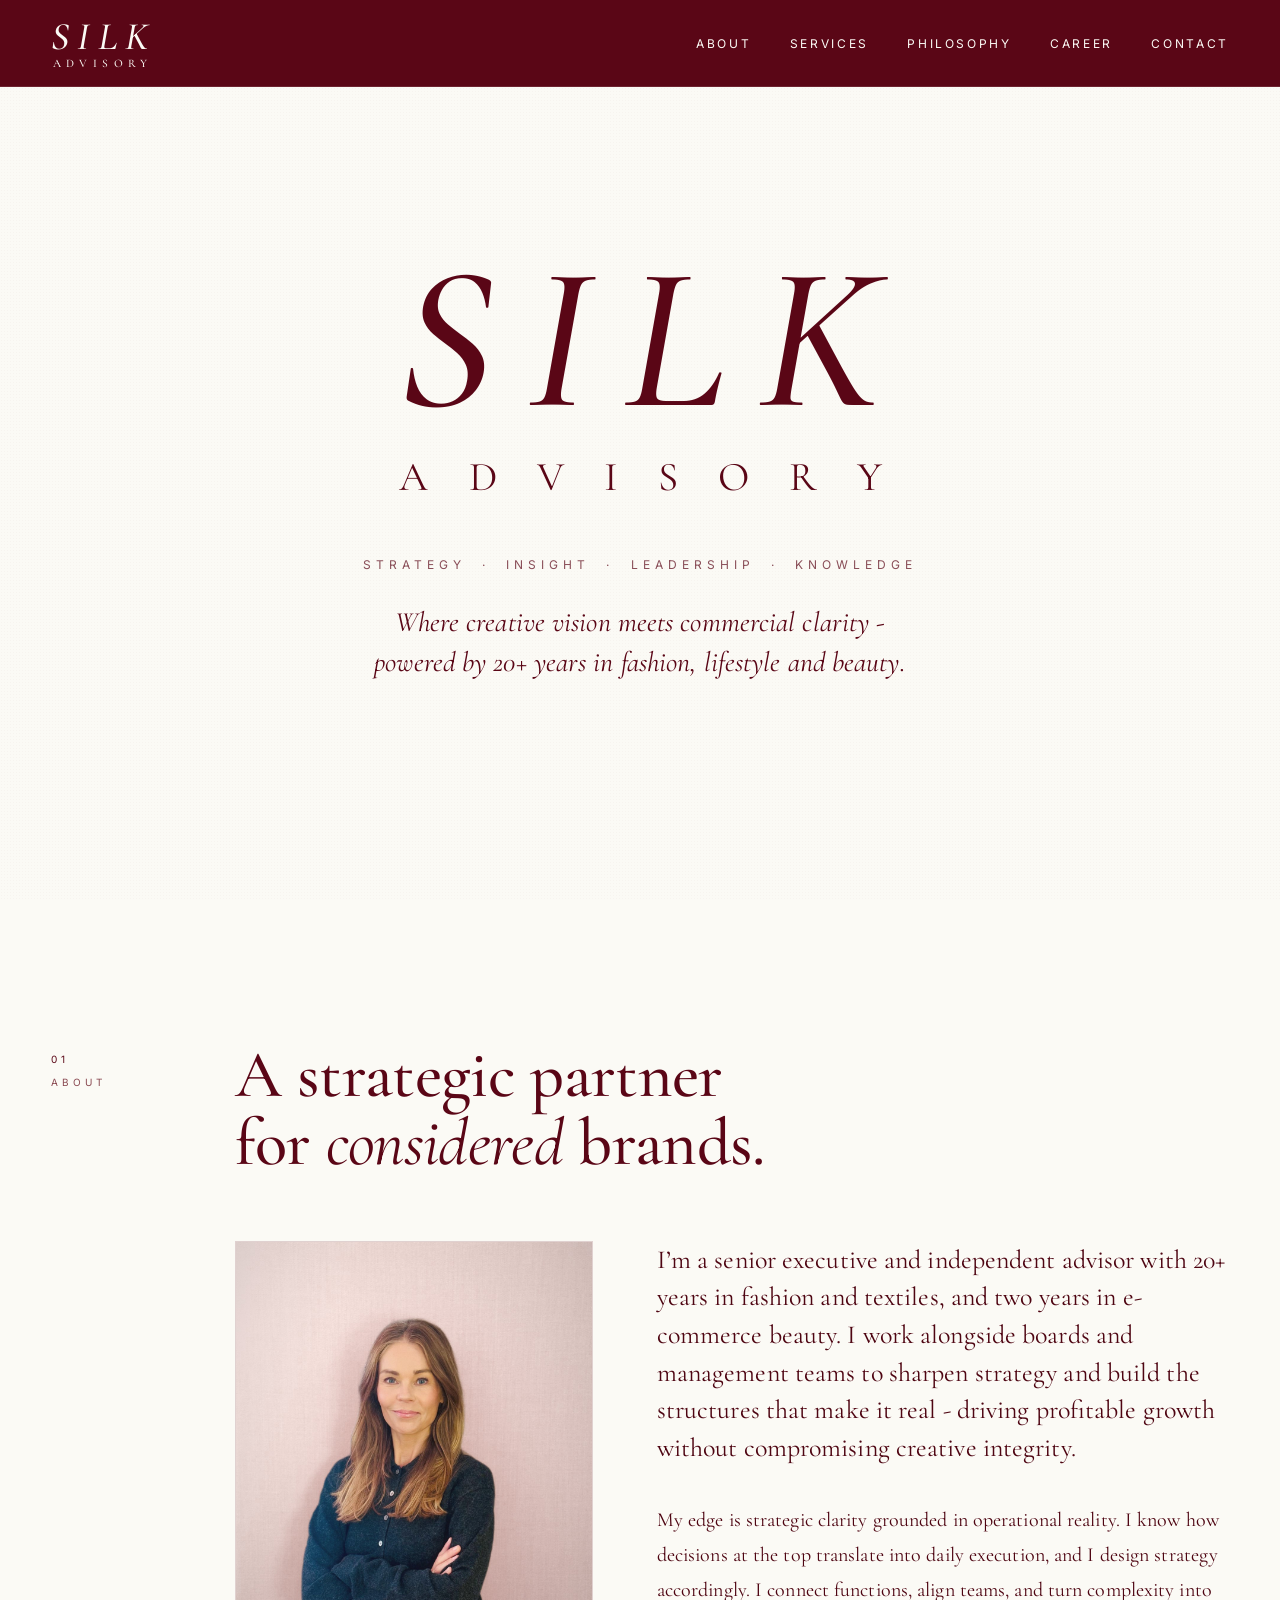
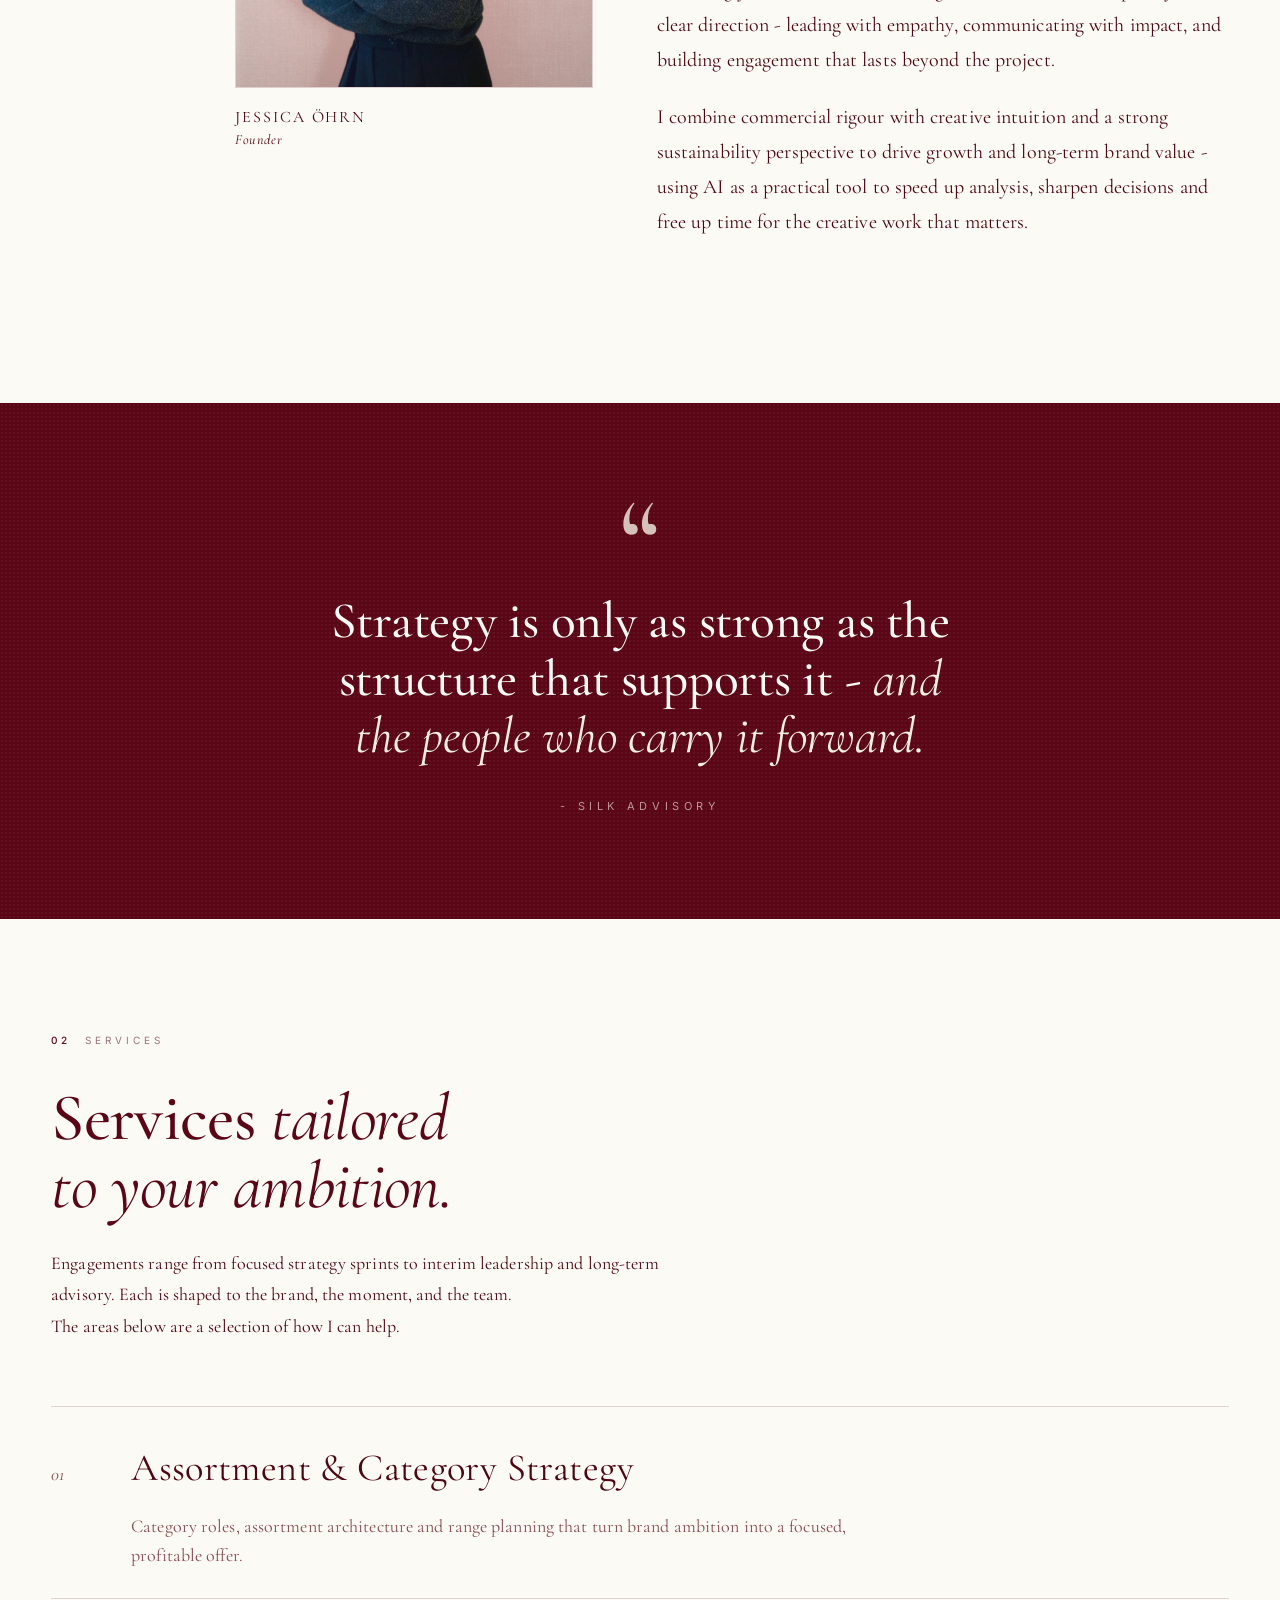
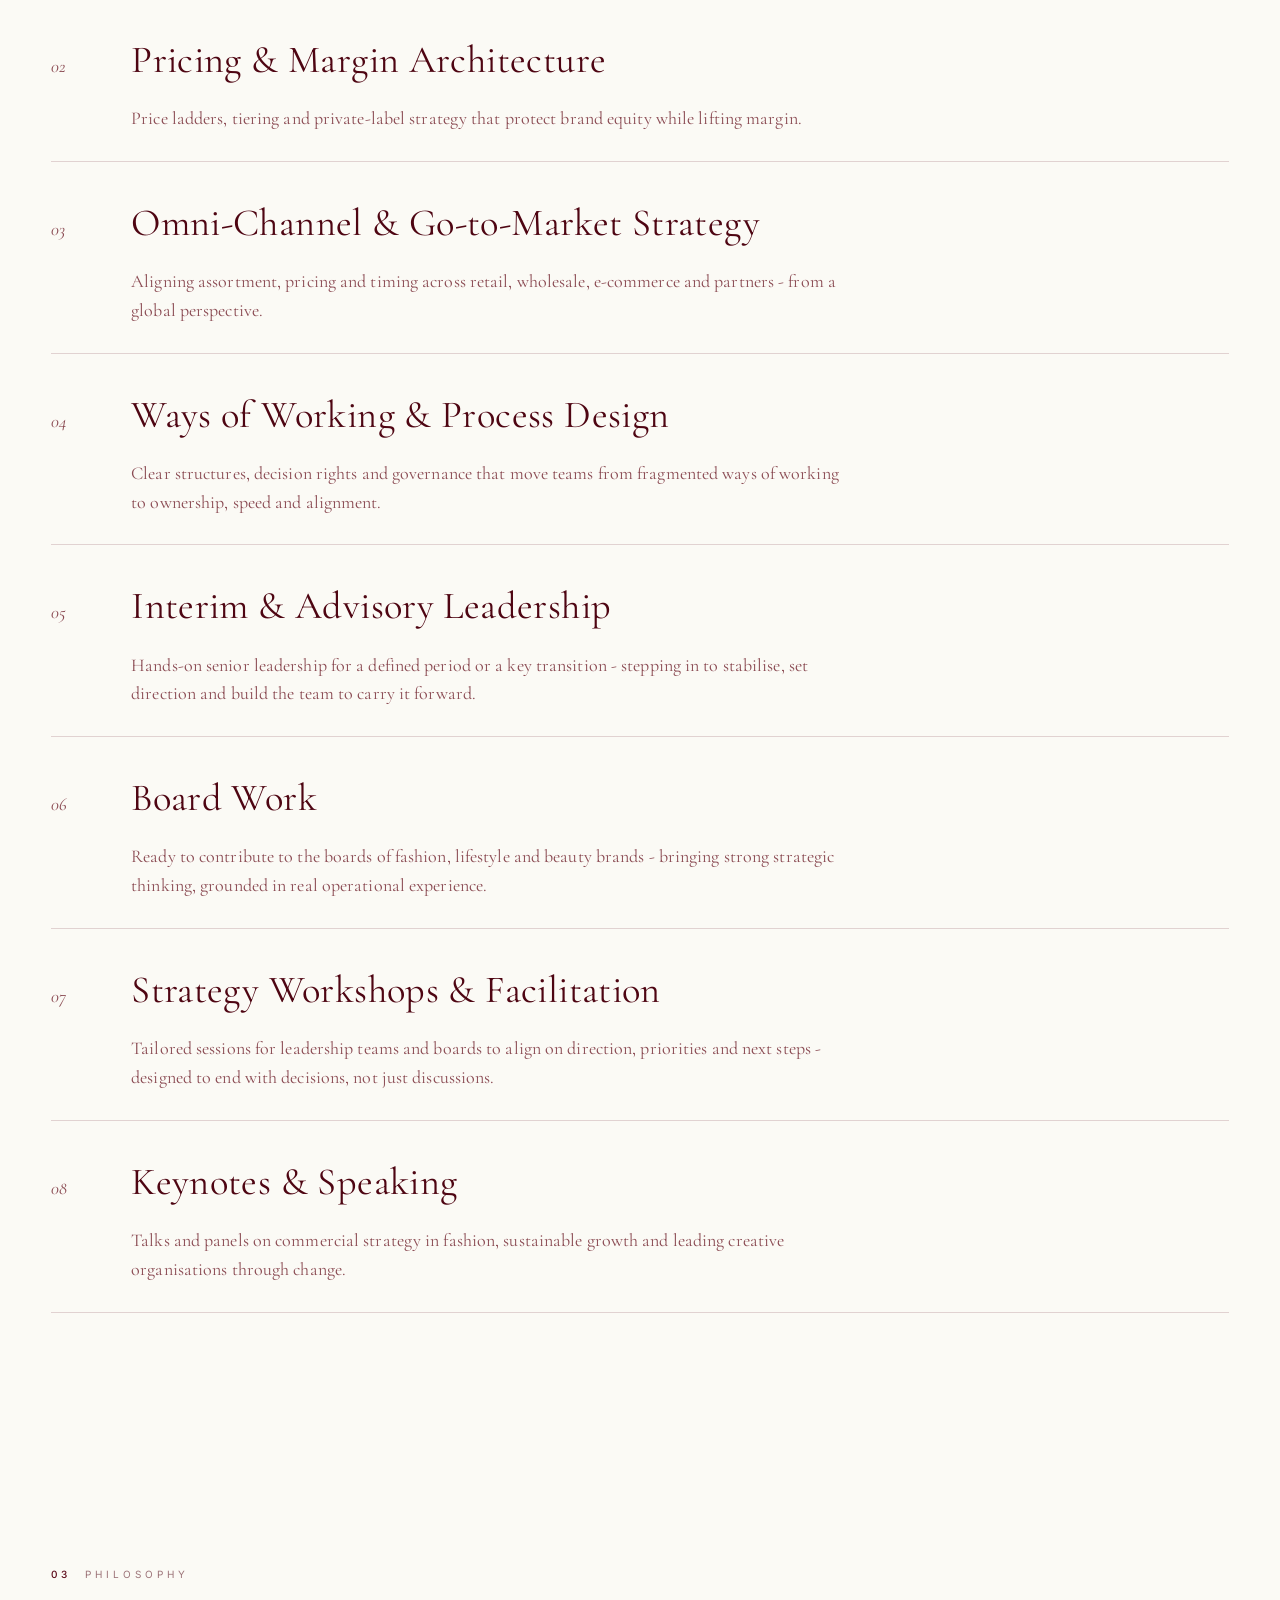
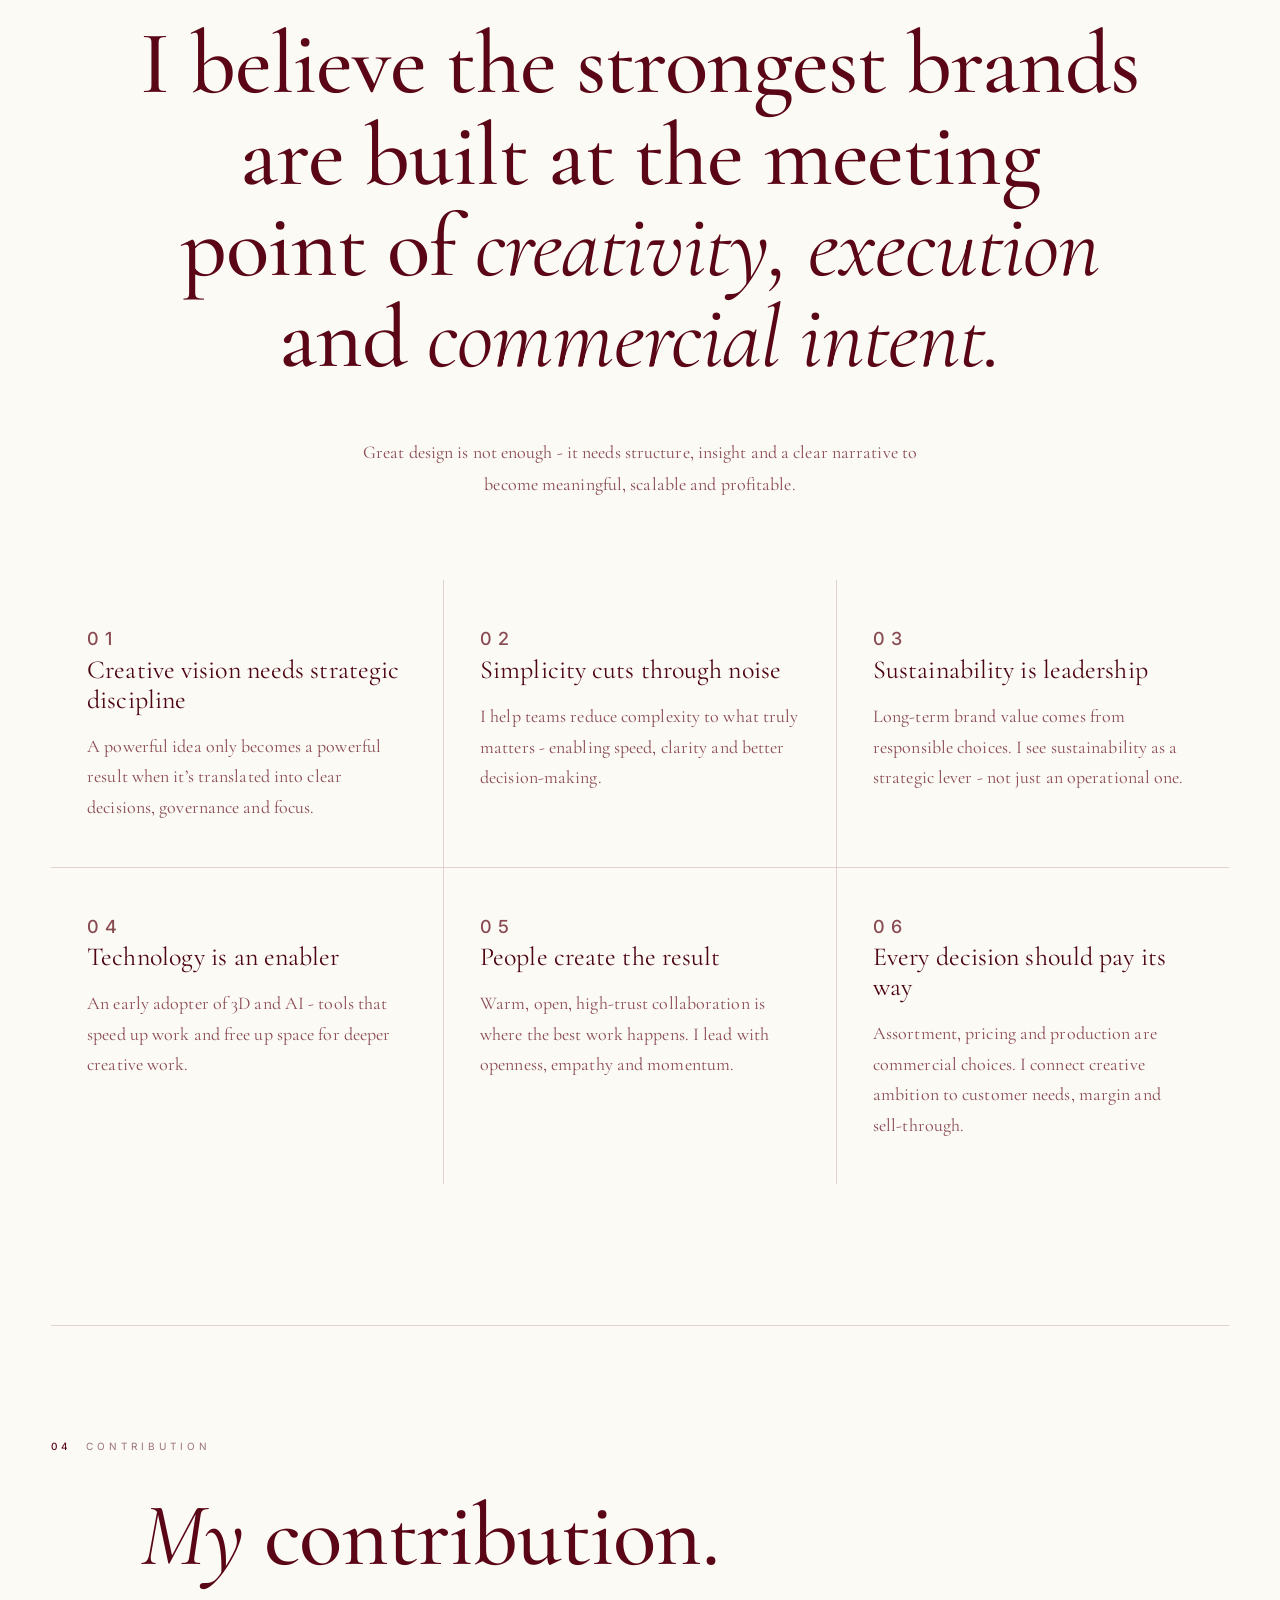
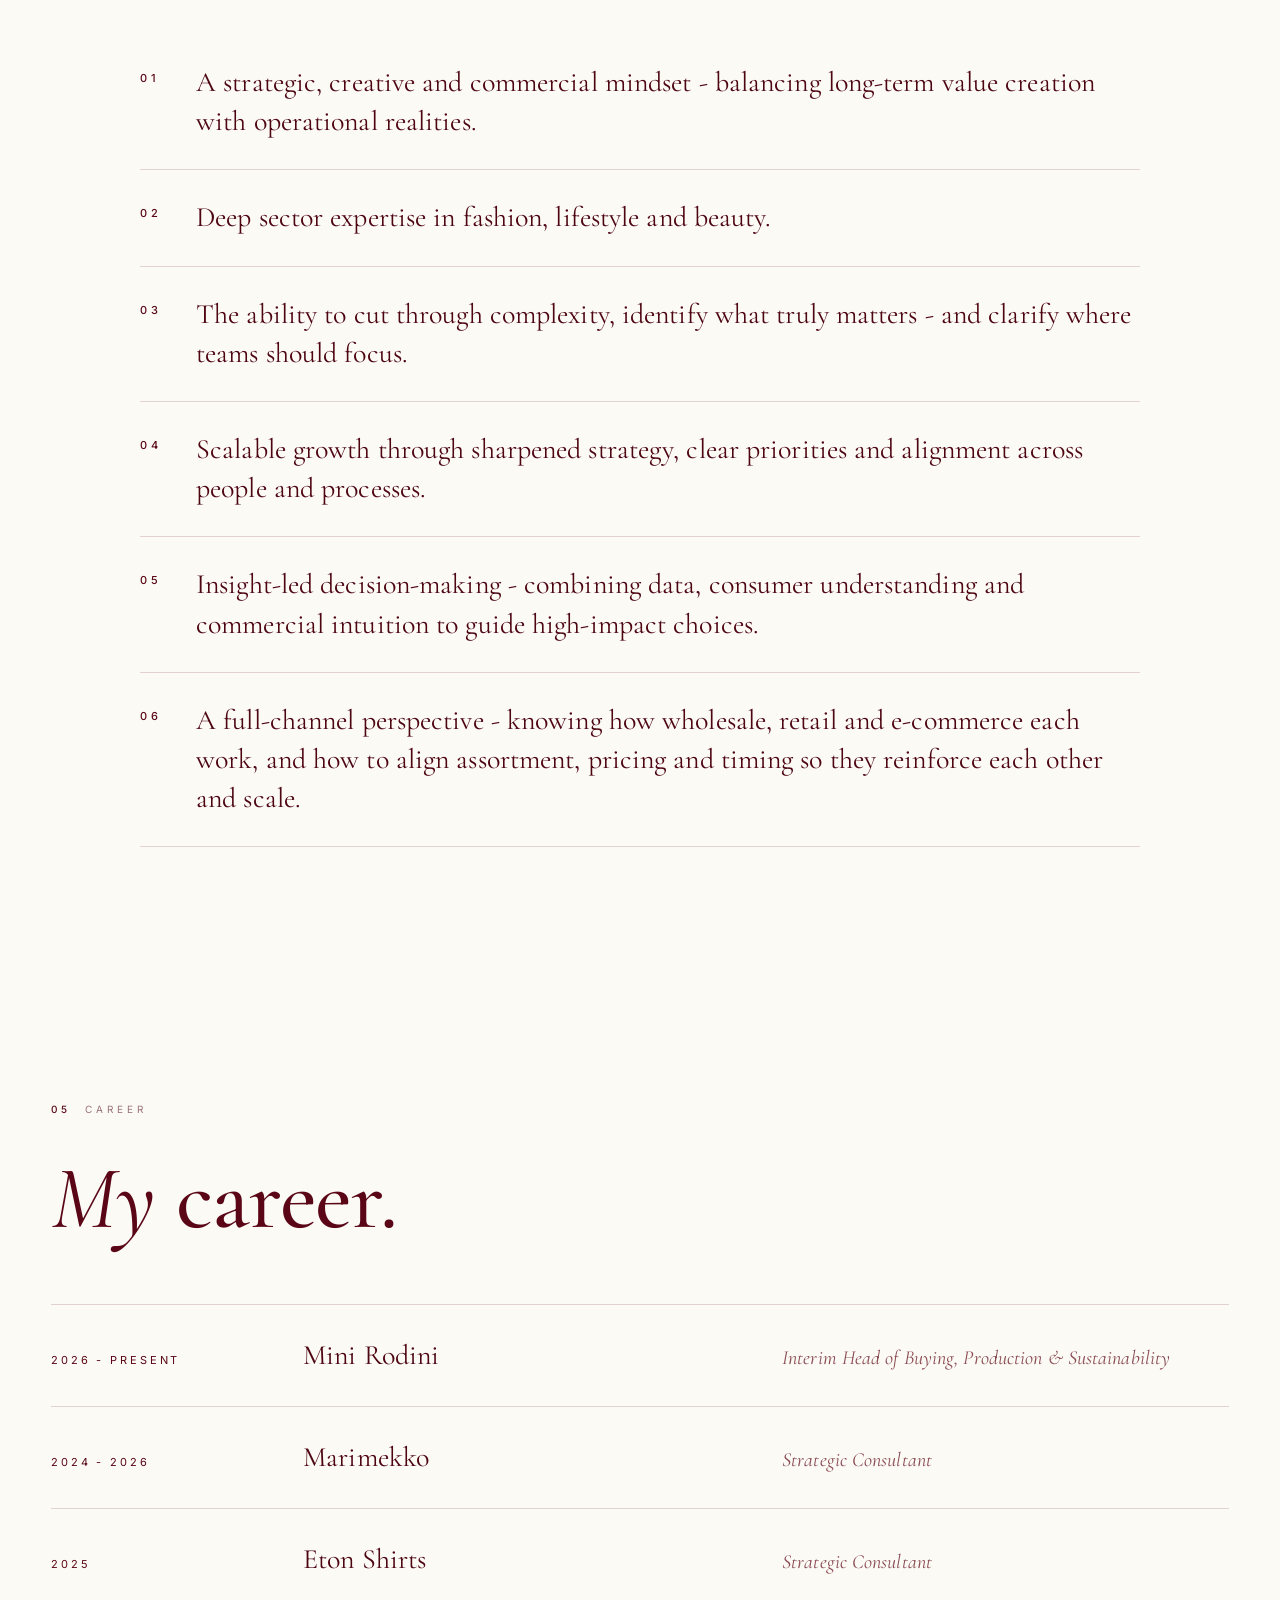
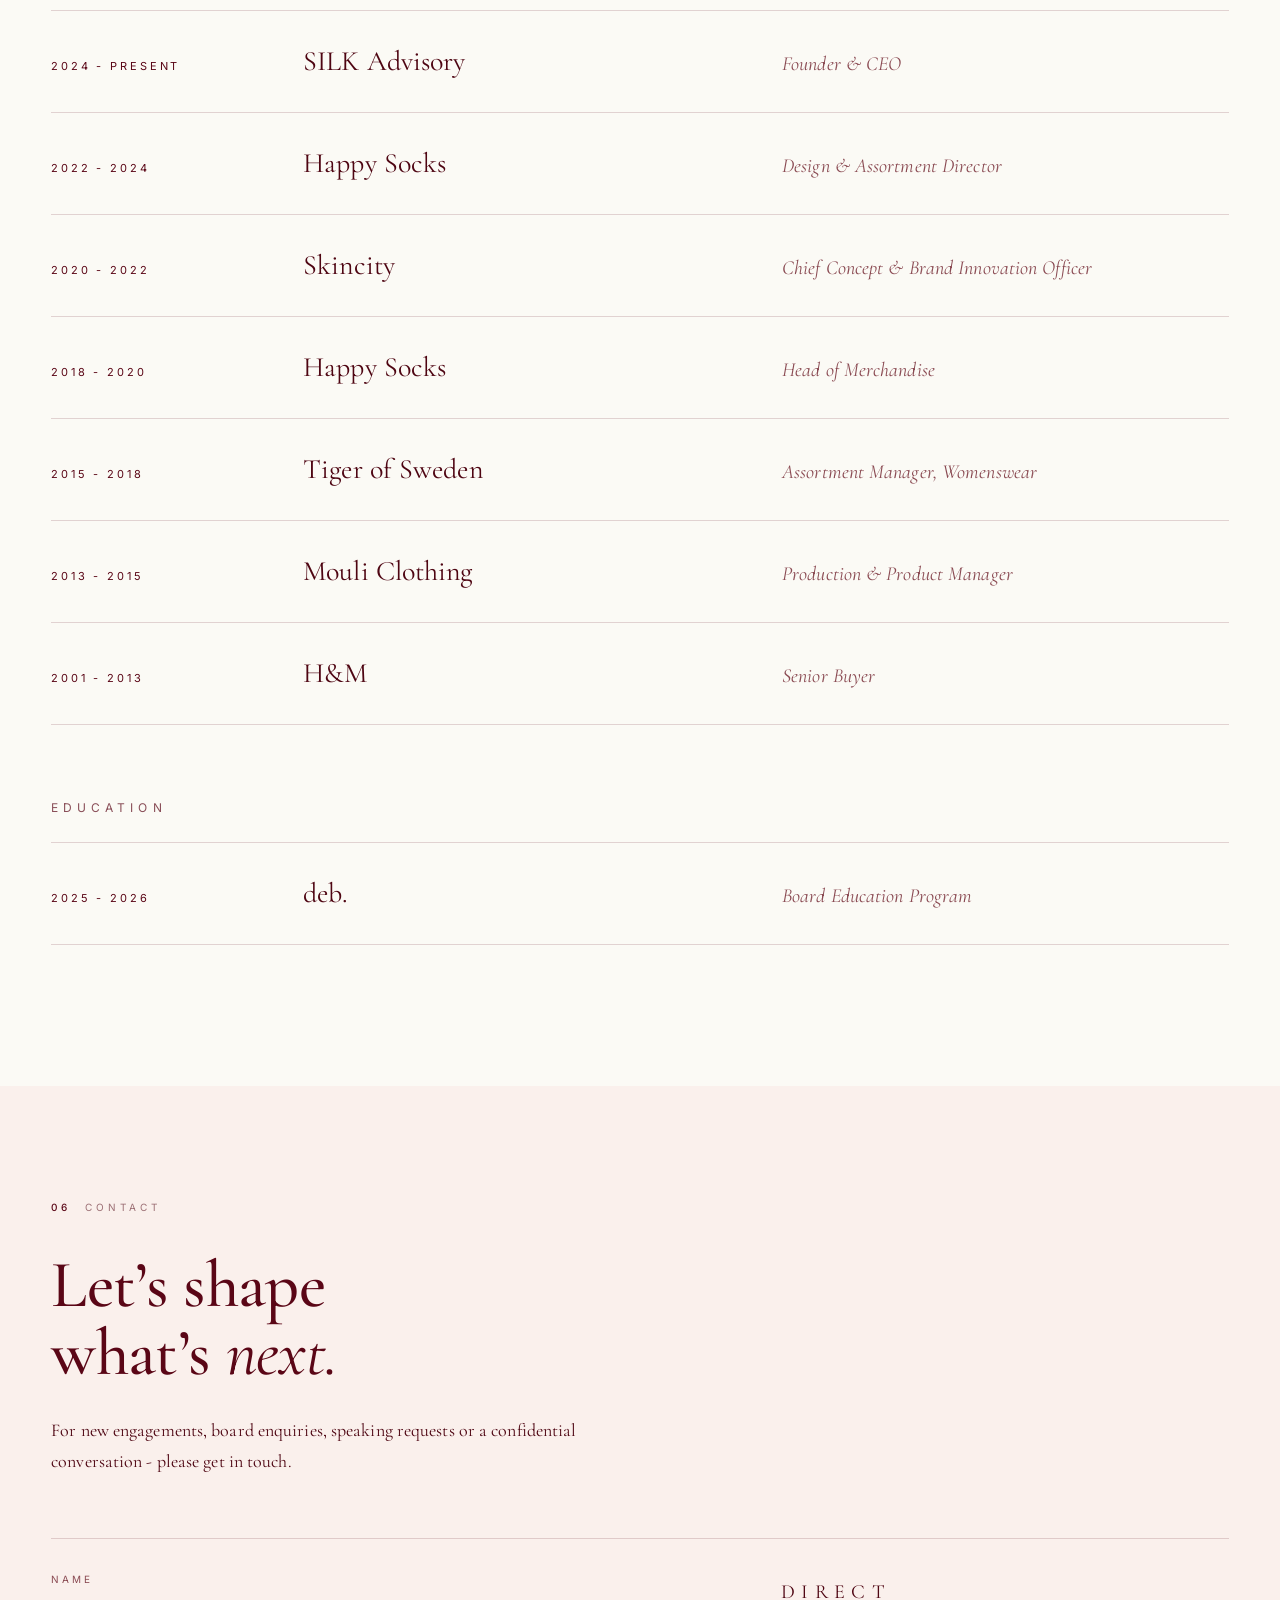
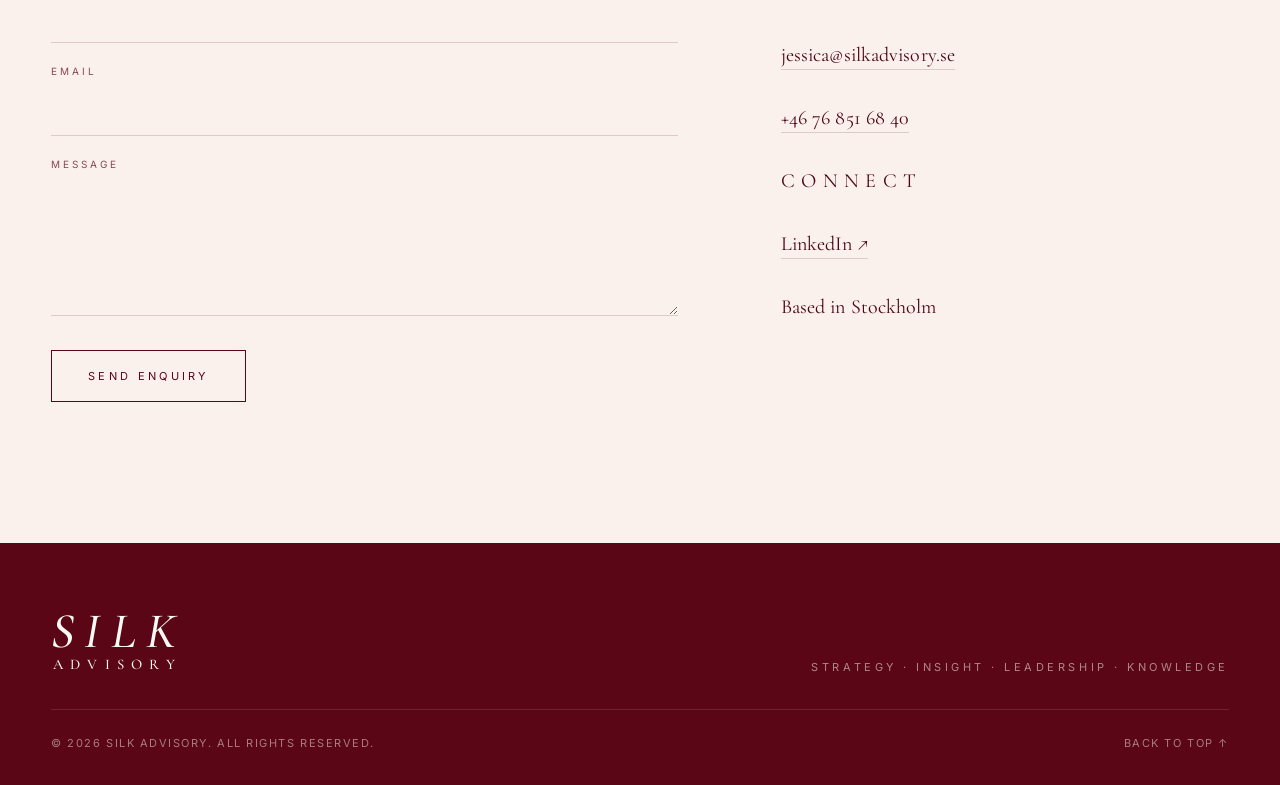
==== commit c94f3c12: "Rename career heading to My career Co-Authored-By: Claude Opus 5.5 <noreply@anthropic.com> Claude-Se" ====
--- a/index.html
+++ b/index.html
@@ -222,7 +222,7 @@
       <span class="rail-label">Career</span>
     </div>
     <div class="career__head">
-      <h2 class="display"><em>Career.</em></h2>
+      <h2 class="display"><em>My</em> career.</h2>
     </div>
     <ul class="timeline">
       <li>
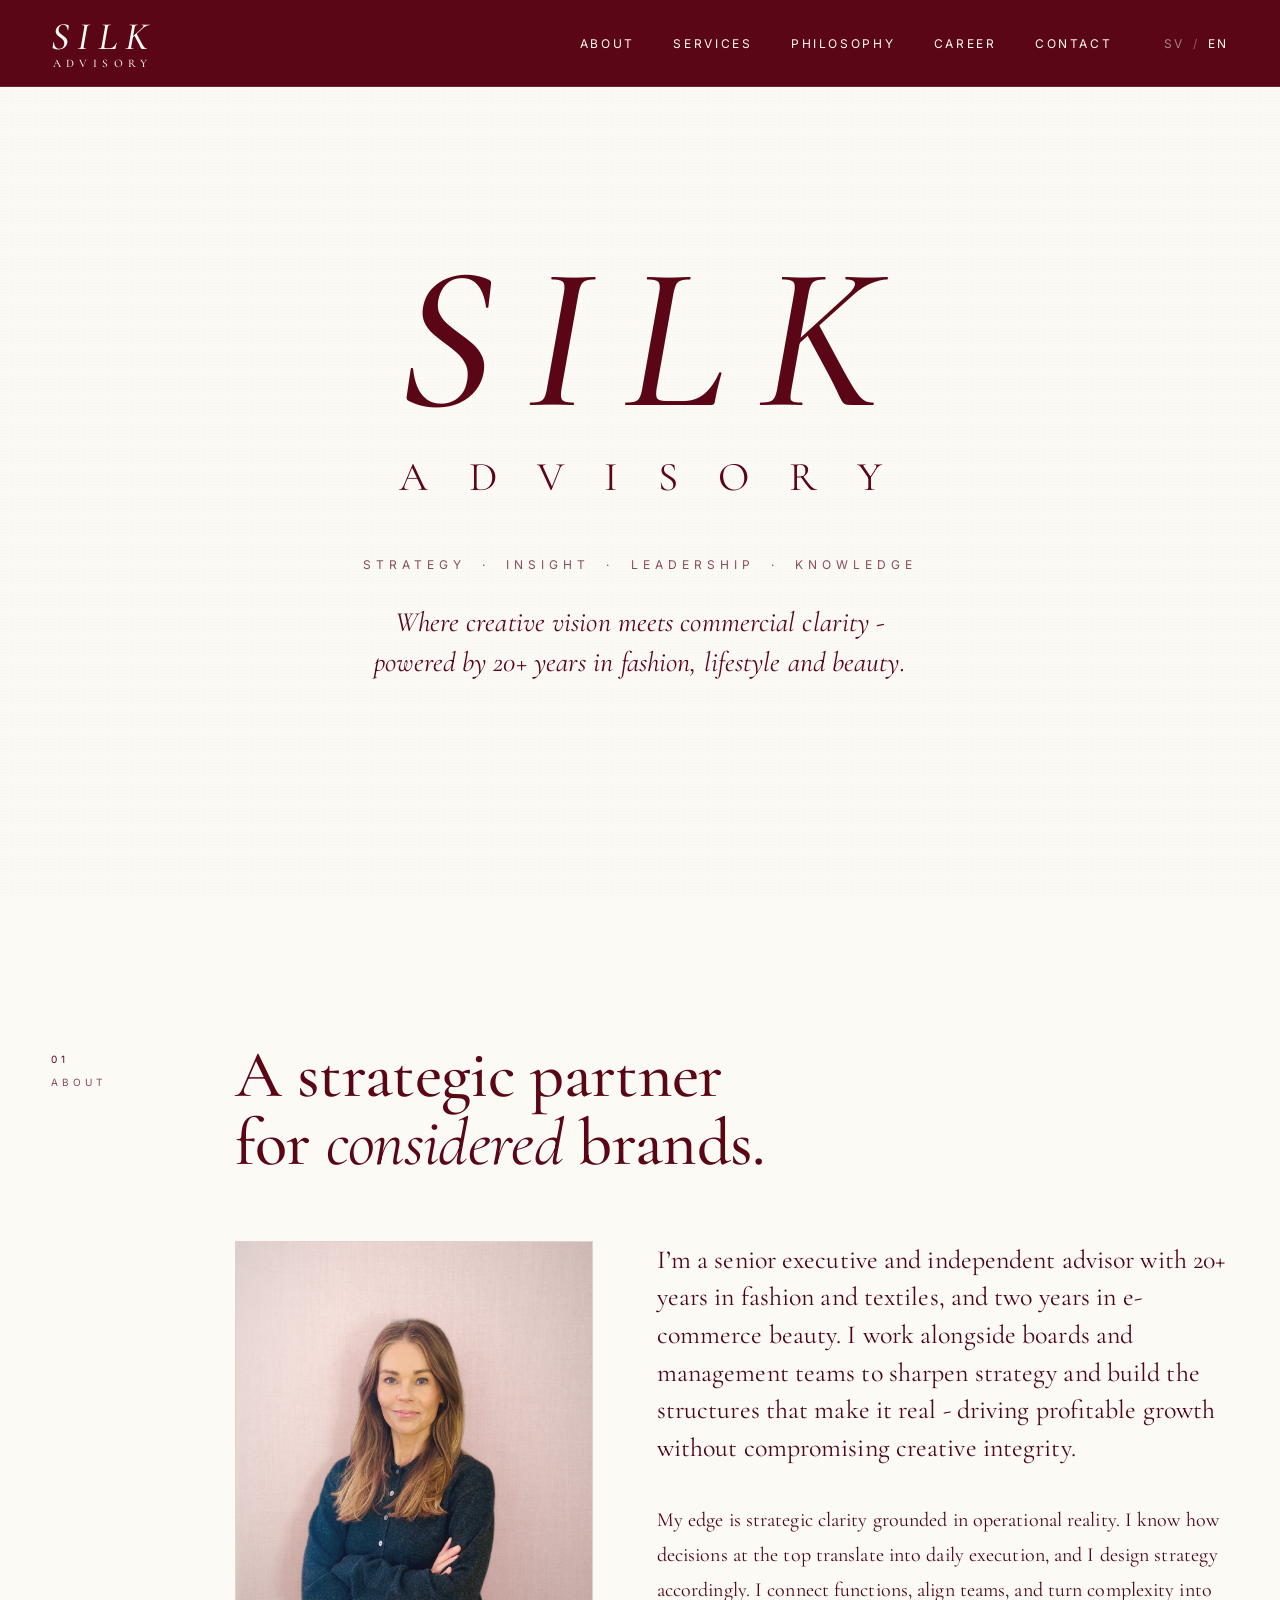
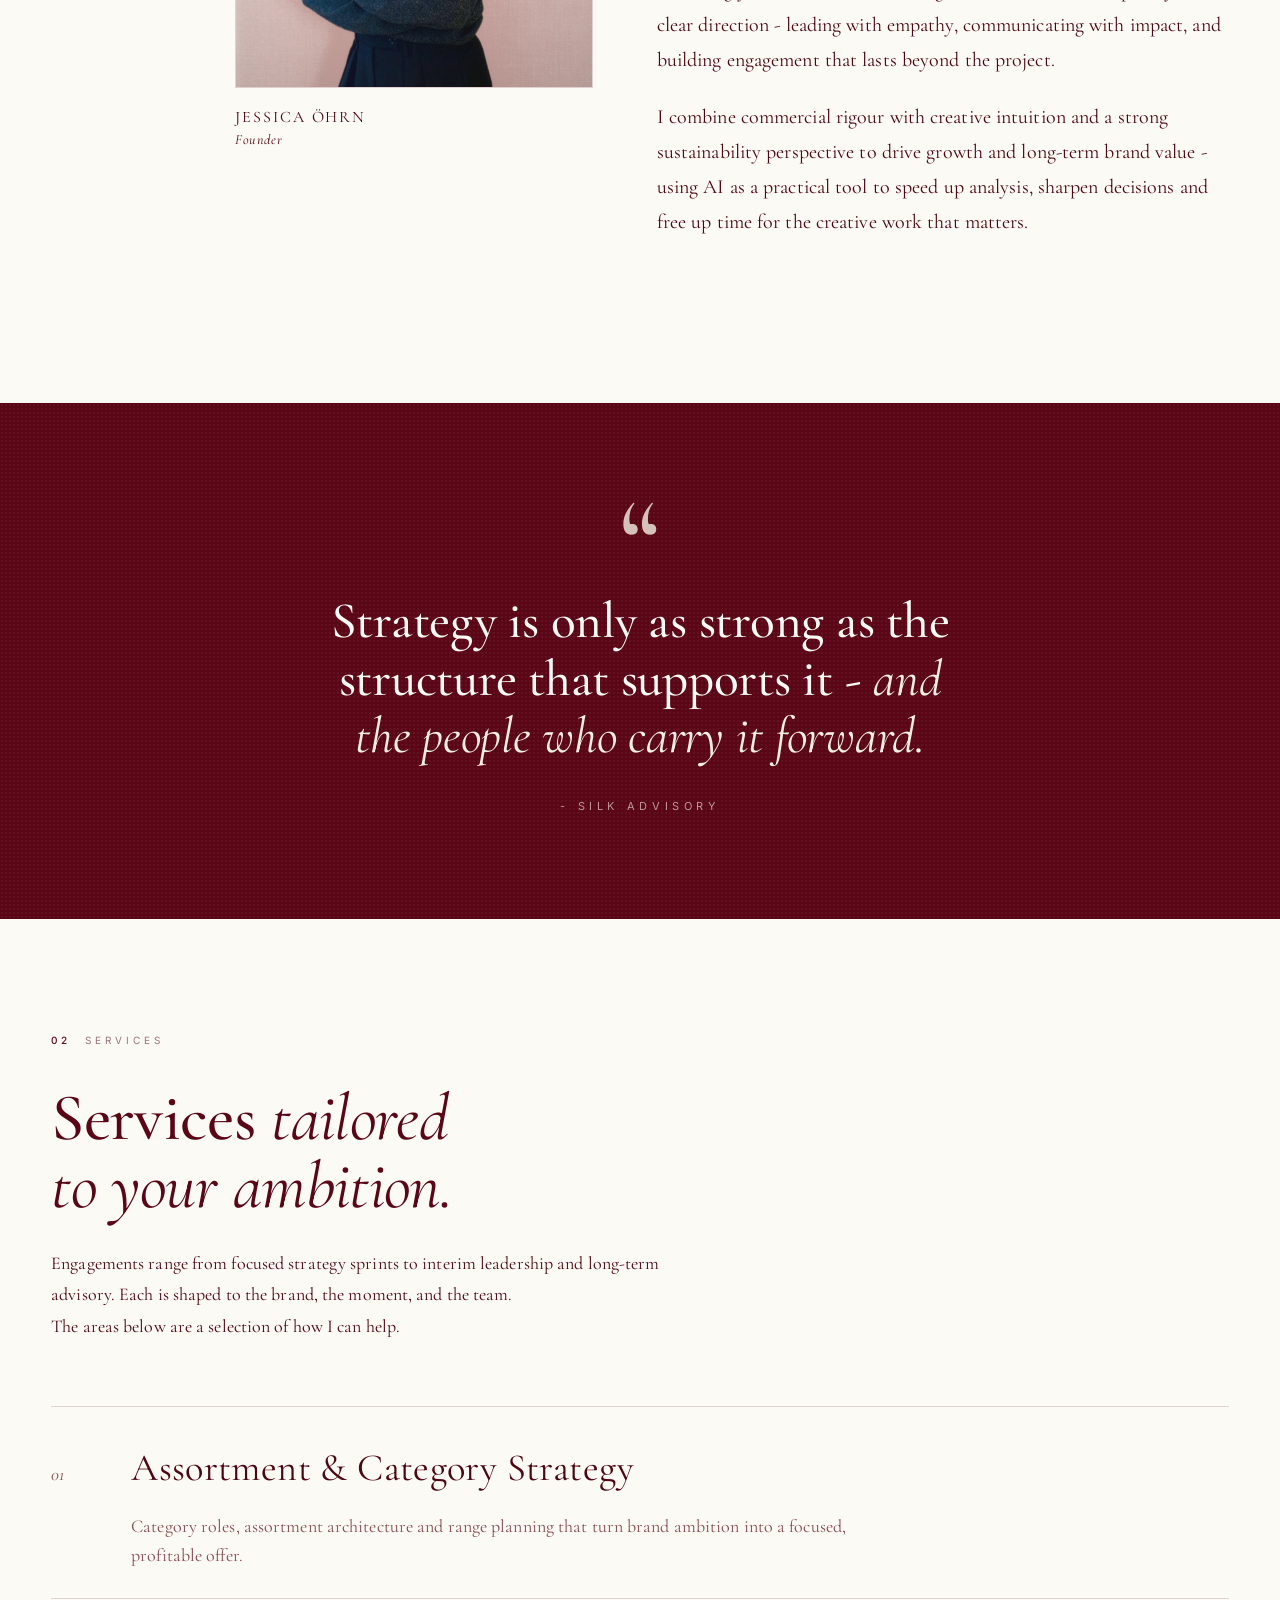
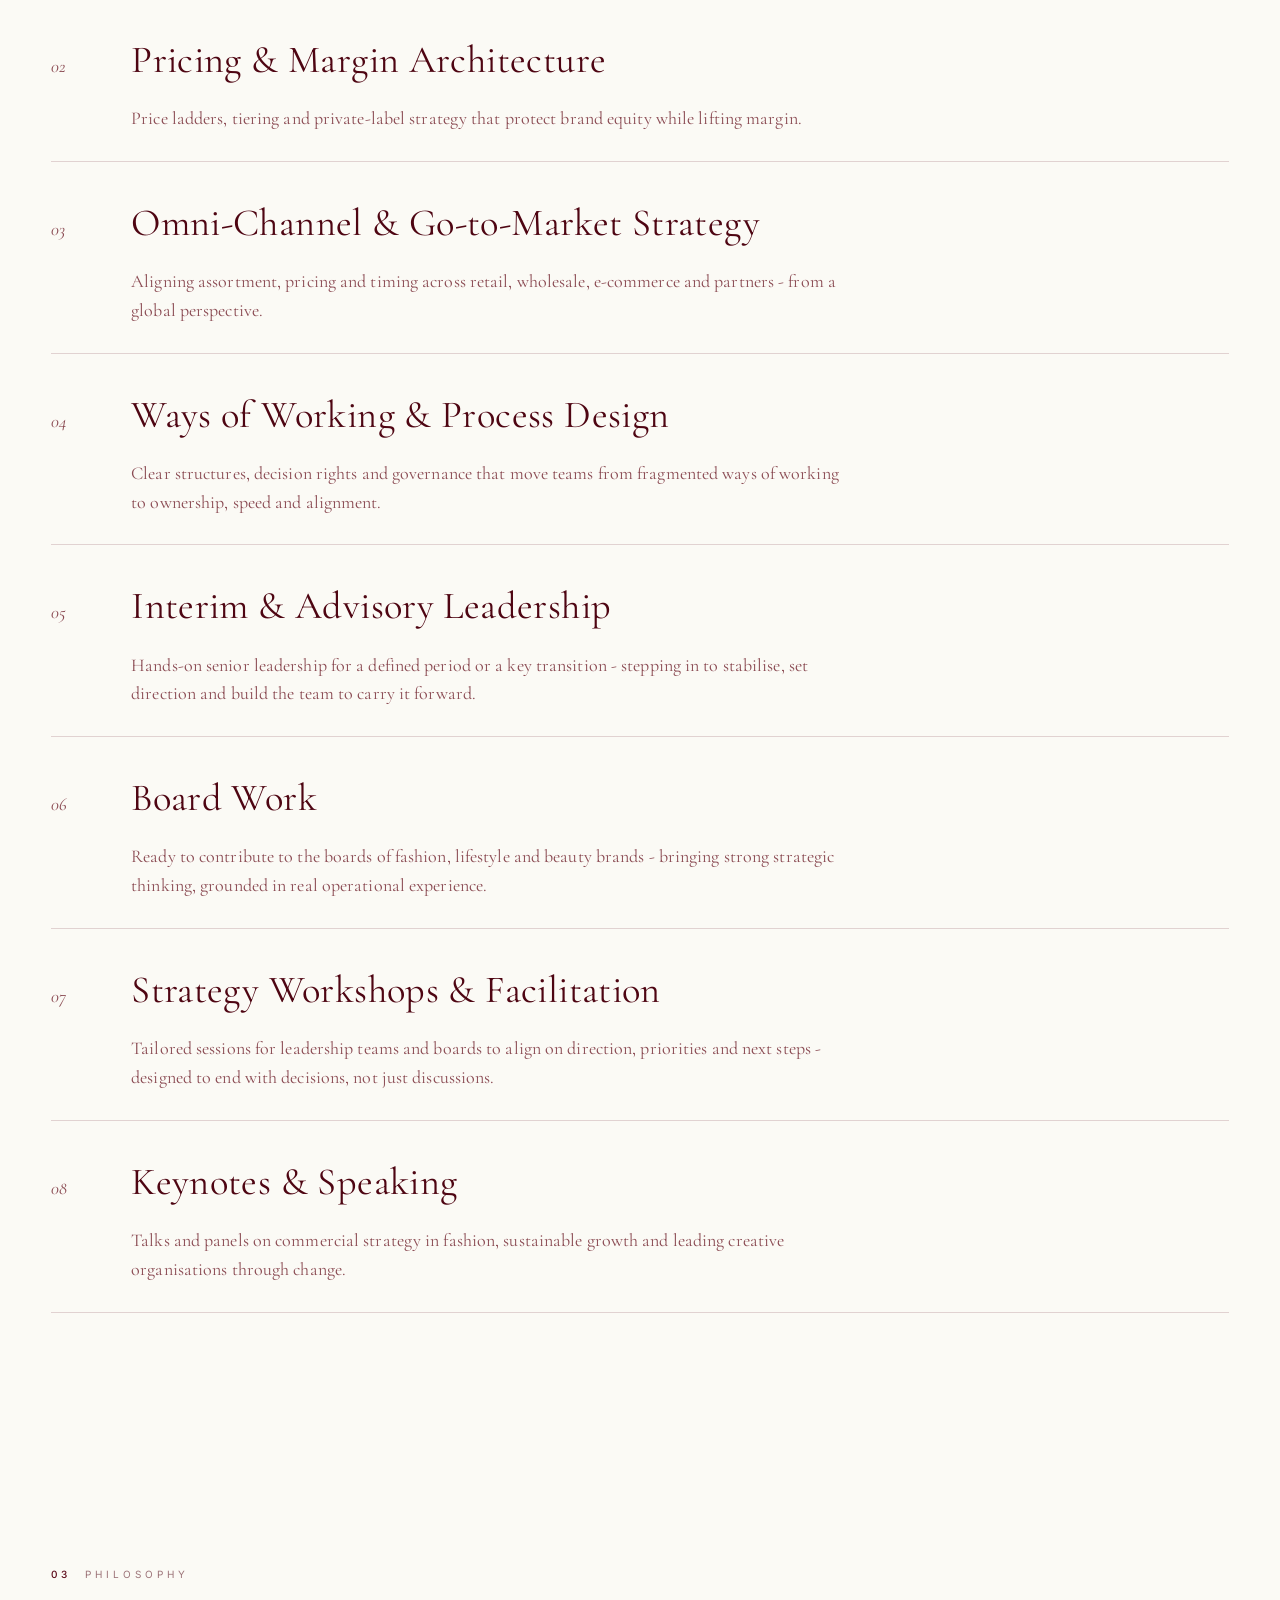
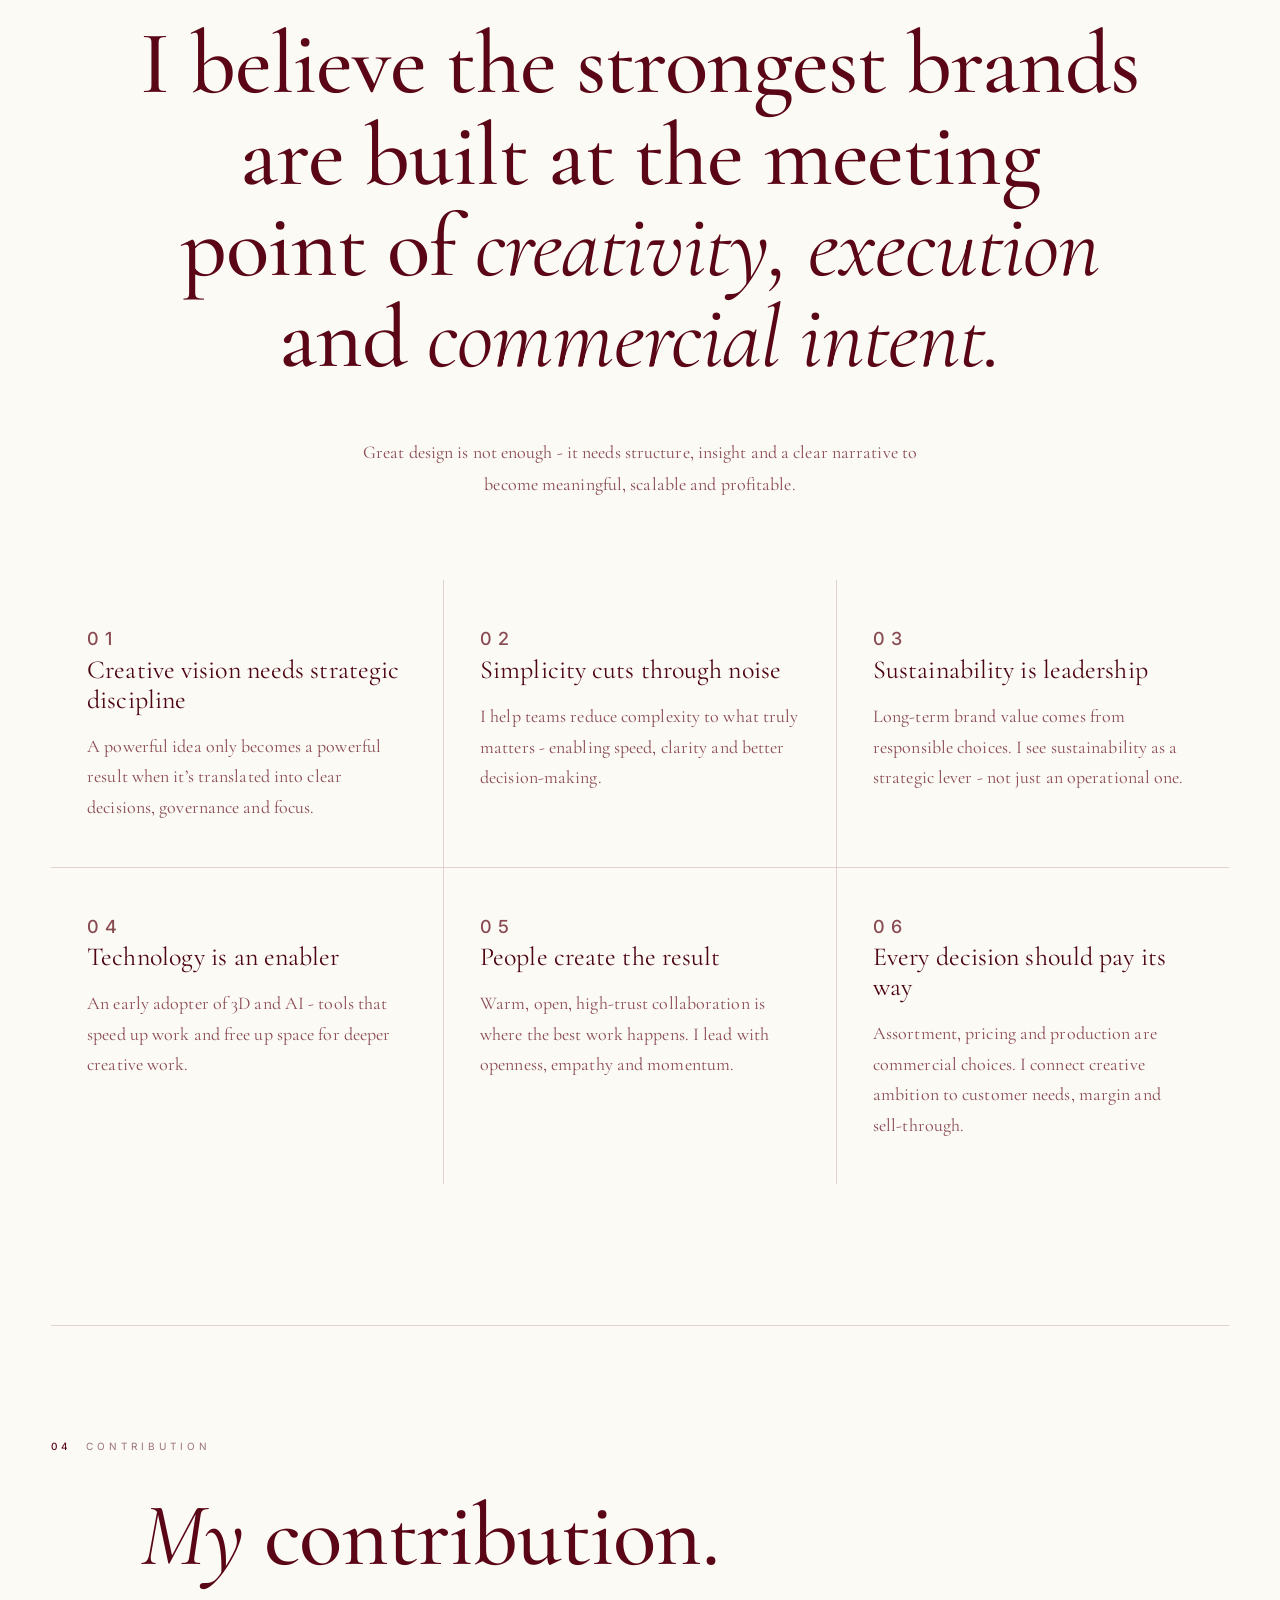
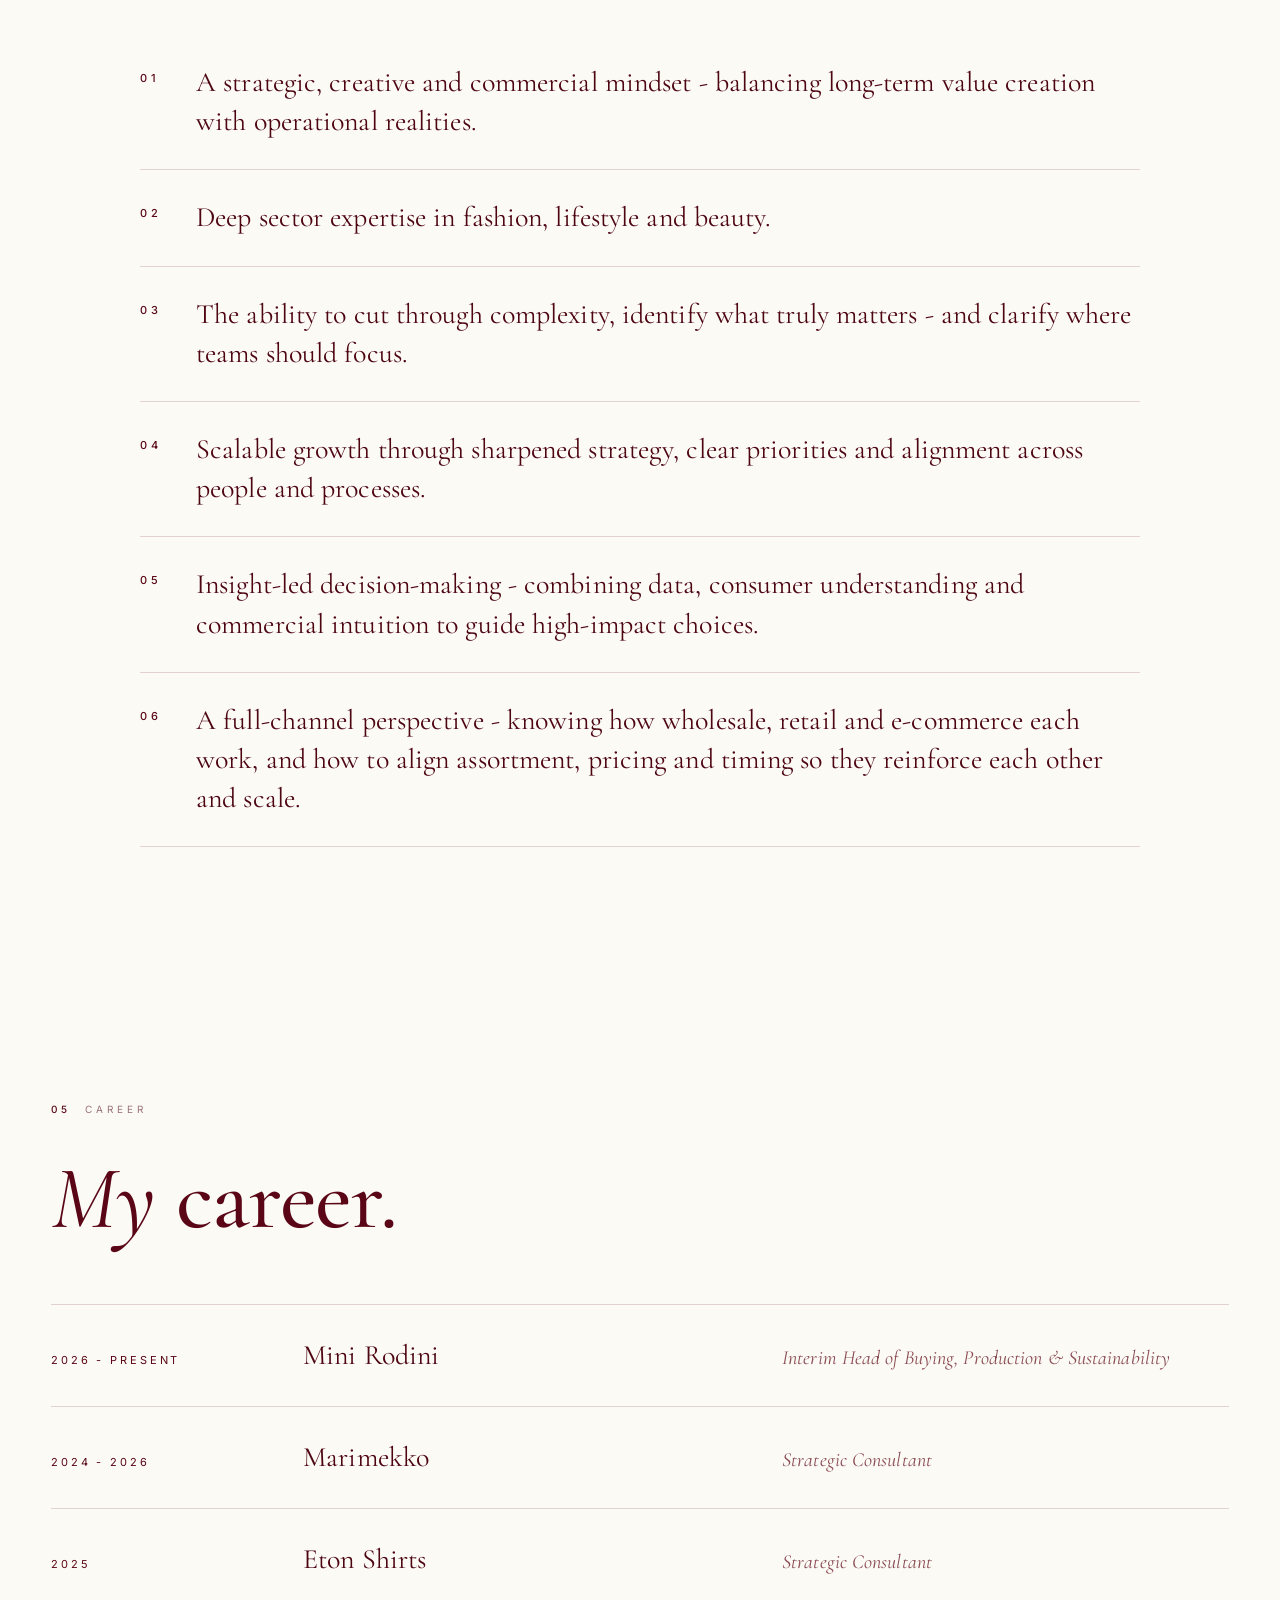
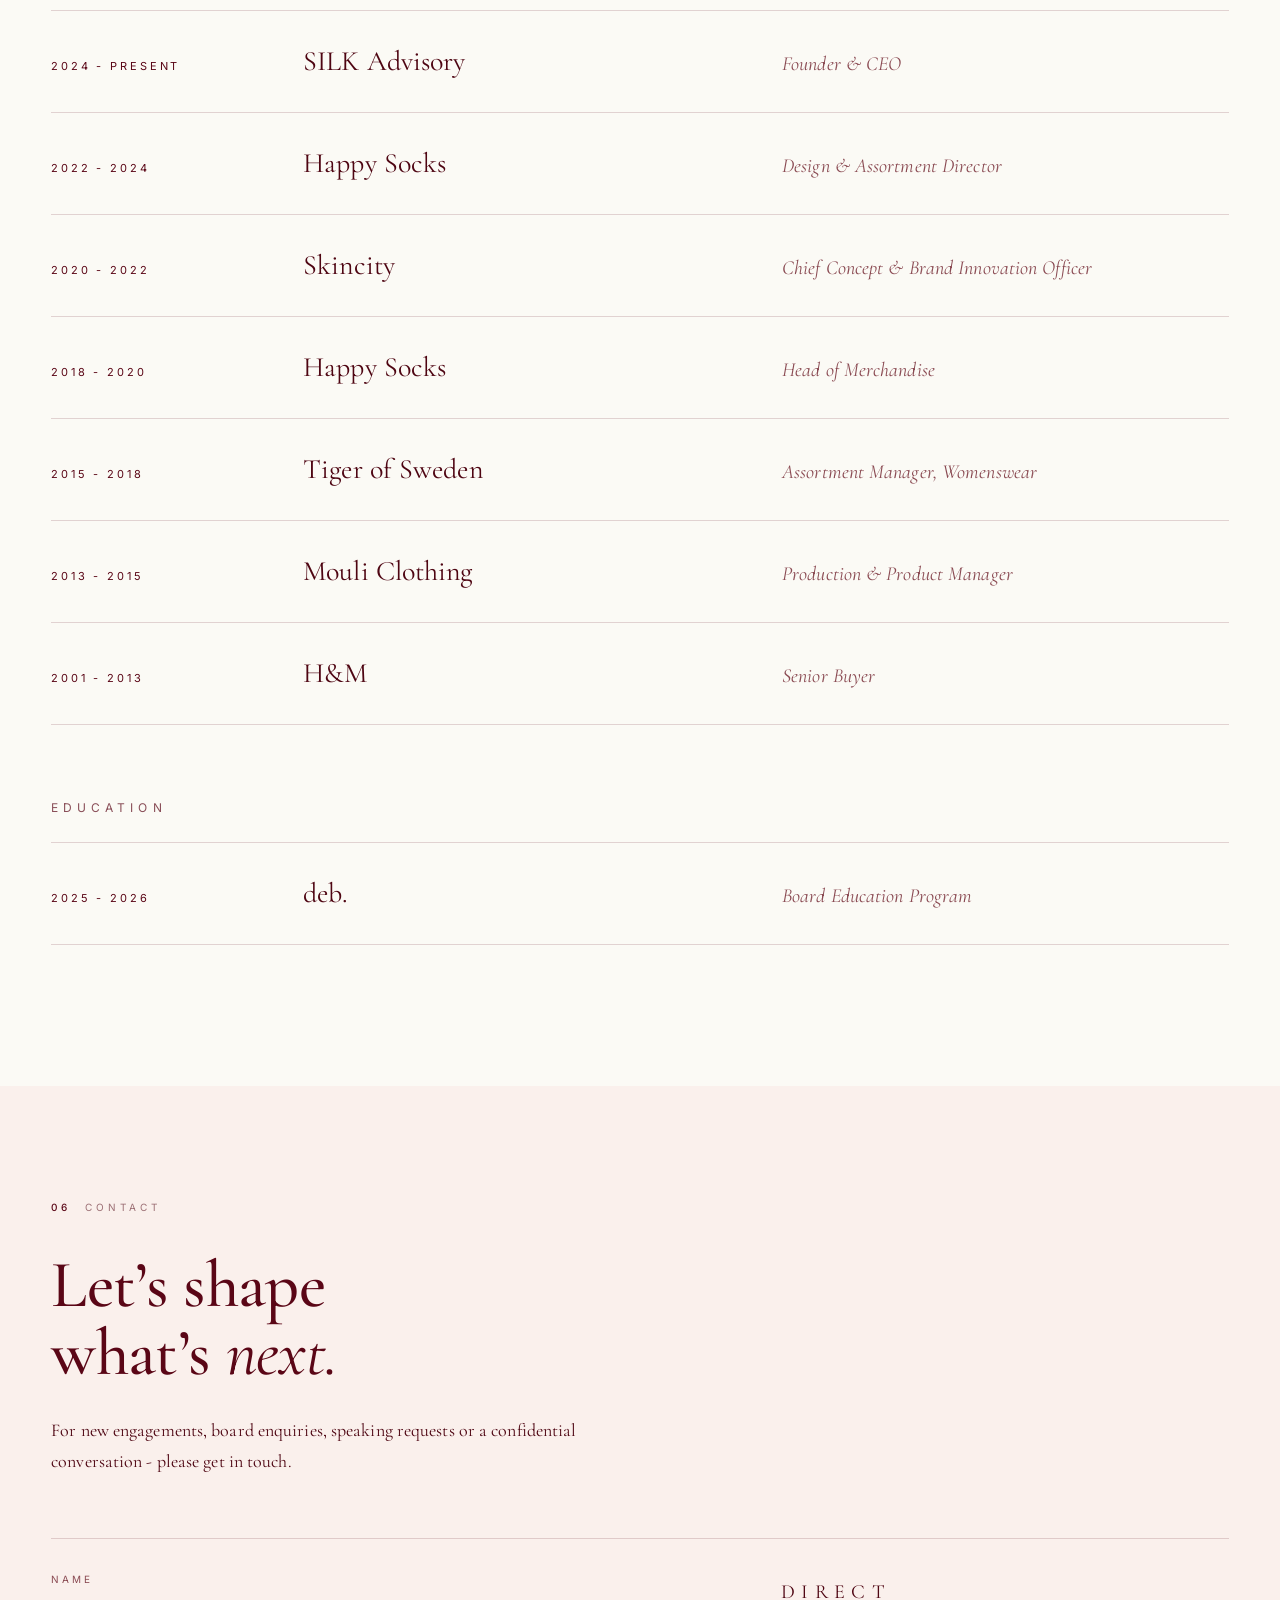
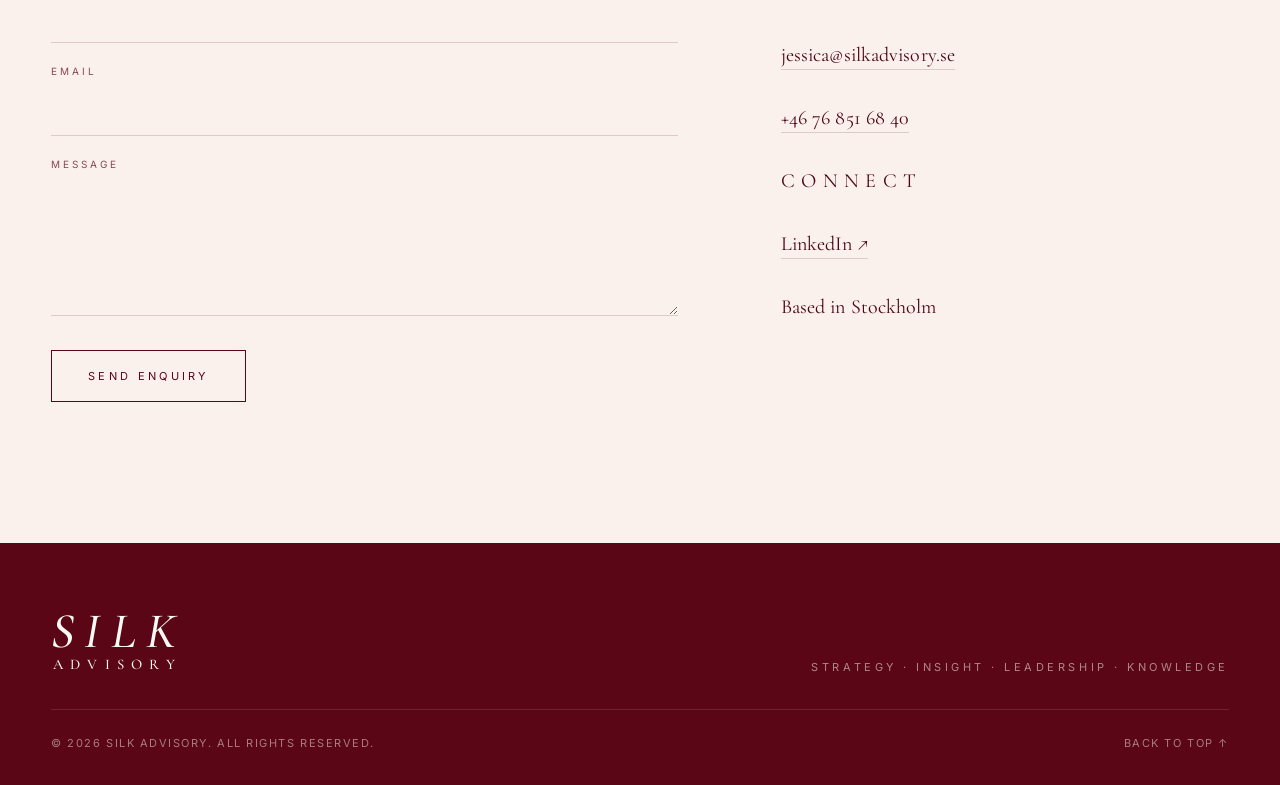
==== commit 348a1185: "Add SV/EN language switch with Swedish translation English stays in the markup; Swedish strings are " ====
--- a/index.html
+++ b/index.html
@@ -34,11 +34,14 @@
     </svg>
   </a>
   <nav class="nav__links" aria-label="Primary">
-    <a href="#about">About</a>
-    <a href="#services">Services</a>
-    <a href="#philosophy">Philosophy</a>
-    <a href="#career">Career</a>
-    <a href="#contact">Contact</a>
+    <a href="#about" data-i18n="nav.about">About</a>
+    <a href="#services" data-i18n="nav.services">Services</a>
+    <a href="#philosophy" data-i18n="nav.philosophy">Philosophy</a>
+    <a href="#career" data-i18n="nav.career">Career</a>
+    <a href="#contact" data-i18n="nav.contact">Contact</a>
+    <span class="lang" role="group" aria-label="Language">
+      <button type="button" class="lang__btn" data-lang="sv" lang="sv">SV</button><span class="lang__sep" aria-hidden="true">/</span><button type="button" class="lang__btn" data-lang="en" lang="en">EN</button>
+    </span>
   </nav>
   <button class="nav__toggle" aria-label="Open menu" aria-expanded="false">
     <span></span><span></span>
@@ -56,7 +59,7 @@
         <span class="wordmark__adv" aria-hidden="true"><span>A</span><span>d</span><span>v</span><span>i</span><span>s</span><span>o</span><span>r</span><span>y</span></span>
       </h1>
       <p class="hero__tagline"><span class="hero__tagline-pair">Strategy &nbsp;·&nbsp; Insight</span><span class="hero__tagline-sep"> &nbsp;·&nbsp; </span><span class="hero__tagline-pair">Leadership &nbsp;·&nbsp; Knowledge</span></p>
-      <p class="hero__lede">
+      <p class="hero__lede" data-i18n="hero.lede">
         Where creative vision meets commercial clarity - powered by
         20+ years in fashion, lifestyle and beauty.
       </p>
@@ -67,32 +70,32 @@
   <section id="about" class="section section--about">
     <div class="about__rail">
       <span class="rail-num">01</span>
-      <span class="rail-label">About</span>
-    </div>
-
-    <h2 class="display about__head">A strategic partner<br/>for <em>considered</em> brands.</h2>
+      <span class="rail-label" data-i18n="rail.about">About</span>
+    </div>
+
+    <h2 class="display about__head" data-i18n="about.head">A strategic partner<br/>for <em>considered</em> brands.</h2>
 
     <figure class="about__portrait">
       <img class="portrait-photo" src="portrait.jpg" width="1200" height="1500"
            alt="Jessica Öhrn, founder of SILK Advisory" loading="lazy" decoding="async">
-      <figcaption class="portrait-caption">Jessica&nbsp;Öhrn<br/><em>Founder</em></figcaption>
+      <figcaption class="portrait-caption">Jessica&nbsp;Öhrn<br/><em data-i18n="about.founder">Founder</em></figcaption>
     </figure>
 
     <div class="about__copy">
-      <p class="lead">
+      <p class="lead" data-i18n="about.p1">
         I&rsquo;m a senior executive and independent advisor with 20+ years in fashion and
         textiles, and two years in e-commerce beauty. I work alongside boards and management teams to
         sharpen strategy and build the structures that make it real - driving profitable
         growth without compromising creative integrity.
       </p>
-      <p>
+      <p data-i18n="about.p2">
         My edge is strategic clarity grounded in operational reality. I know how decisions
         at the top translate into daily execution, and I design strategy accordingly. I
         connect functions, align teams, and turn complexity into clear direction - leading
         with empathy, communicating with impact, and building engagement that lasts
         beyond the project.
       </p>
-      <p>
+      <p data-i18n="about.p3">
         I combine commercial rigour with creative intuition and a strong sustainability
         perspective to drive growth and long-term brand value - using AI as a practical
         tool to speed up analysis, sharpen decisions and free up time for the creative work that matters.
@@ -104,7 +107,7 @@
   <!-- PULL QUOTE -->
   <section class="pullquote">
     <p class="pullquote__mark">&ldquo;</p>
-    <blockquote>
+    <blockquote data-i18n="quote">
           Strategy is only as strong as the structure that supports it -
       <em>and the people who carry it forward.</em>
     </blockquote>
@@ -115,33 +118,33 @@
   <section id="services" class="section section--dark">
     <div class="section__rail rail--light">
       <span class="rail-num">02</span>
-      <span class="rail-label">Services</span>
+      <span class="rail-label" data-i18n="rail.services">Services</span>
     </div>
     <div class="services__head">
-      <h2 class="display display--light">Services <em>tailored</em><br/><em>to your ambition.</em></h2>
-      <p class="services__intro">
+      <h2 class="display display--light" data-i18n="svc.head">Services <em>tailored</em><br/><em>to your ambition.</em></h2>
+      <p class="services__intro" data-i18n="svc.intro">
         Engagements range from focused strategy sprints to interim leadership and
         long-term advisory. Each is shaped to the brand, the moment, and the team.<br/>
         The areas below are a selection of how I can help.
       </p>
     </div>
     <ol class="services__list">
-      <li><span>01</span><h3>Assortment &amp; Category Strategy</h3>
-        <p class="services__desc">Category roles, assortment architecture and range planning that turn brand ambition into a focused, profitable offer.</p></li>
-      <li><span>02</span><h3>Pricing &amp; Margin Architecture</h3>
-        <p class="services__desc">Price ladders, tiering and private-label strategy that protect brand equity while lifting margin.</p></li>
-      <li><span>03</span><h3>Omni-Channel &amp; Go-to-Market Strategy</h3>
-        <p class="services__desc">Aligning assortment, pricing and timing across retail, wholesale, e-commerce and partners - from a global perspective.</p></li>
-      <li><span>04</span><h3>Ways of Working &amp; Process Design</h3>
-        <p class="services__desc">Clear structures, decision rights and governance that move teams from fragmented ways of working to ownership, speed and alignment.</p></li>
-      <li><span>05</span><h3>Interim &amp; Advisory Leadership</h3>
-        <p class="services__desc">Hands-on senior leadership for a defined period or a key transition - stepping in to stabilise, set direction and build the team to carry it forward.</p></li>
-      <li><span>06</span><h3>Board Work</h3>
-        <p class="services__desc">Ready to contribute to the boards of fashion, lifestyle and beauty brands - bringing strong strategic thinking, grounded in real operational experience.</p></li>
-      <li><span>07</span><h3>Strategy Workshops &amp; Facilitation</h3>
-        <p class="services__desc">Tailored sessions for leadership teams and boards to align on direction, priorities and next steps - designed to end with decisions, not just discussions.</p></li>
-      <li><span>08</span><h3>Keynotes &amp; Speaking</h3>
-        <p class="services__desc">Talks and panels on commercial strategy in fashion, sustainable growth and leading creative organisations through change.</p></li>
+      <li><span>01</span><h3 data-i18n="svc.1.t">Assortment &amp; Category Strategy</h3>
+        <p class="services__desc" data-i18n="svc.1.d">Category roles, assortment architecture and range planning that turn brand ambition into a focused, profitable offer.</p></li>
+      <li><span>02</span><h3 data-i18n="svc.2.t">Pricing &amp; Margin Architecture</h3>
+        <p class="services__desc" data-i18n="svc.2.d">Price ladders, tiering and private-label strategy that protect brand equity while lifting margin.</p></li>
+      <li><span>03</span><h3 data-i18n="svc.3.t">Omni-Channel &amp; Go-to-Market Strategy</h3>
+        <p class="services__desc" data-i18n="svc.3.d">Aligning assortment, pricing and timing across retail, wholesale, e-commerce and partners - from a global perspective.</p></li>
+      <li><span>04</span><h3 data-i18n="svc.4.t">Ways of Working &amp; Process Design</h3>
+        <p class="services__desc" data-i18n="svc.4.d">Clear structures, decision rights and governance that move teams from fragmented ways of working to ownership, speed and alignment.</p></li>
+      <li><span>05</span><h3 data-i18n="svc.5.t">Interim &amp; Advisory Leadership</h3>
+        <p class="services__desc" data-i18n="svc.5.d">Hands-on senior leadership for a defined period or a key transition - stepping in to stabilise, set direction and build the team to carry it forward.</p></li>
+      <li><span>06</span><h3 data-i18n="svc.6.t">Board Work</h3>
+        <p class="services__desc" data-i18n="svc.6.d">Ready to contribute to the boards of fashion, lifestyle and beauty brands - bringing strong strategic thinking, grounded in real operational experience.</p></li>
+      <li><span>07</span><h3 data-i18n="svc.7.t">Strategy Workshops &amp; Facilitation</h3>
+        <p class="services__desc" data-i18n="svc.7.d">Tailored sessions for leadership teams and boards to align on direction, priorities and next steps - designed to end with decisions, not just discussions.</p></li>
+      <li><span>08</span><h3 data-i18n="svc.8.t">Keynotes &amp; Speaking</h3>
+        <p class="services__desc" data-i18n="svc.8.d">Talks and panels on commercial strategy in fashion, sustainable growth and leading creative organisations through change.</p></li>
     </ol>
   </section>
 
@@ -149,14 +152,14 @@
   <section id="philosophy" class="section section--cream">
     <div class="section__rail">
       <span class="rail-num">03</span>
-      <span class="rail-label">Philosophy</span>
+      <span class="rail-label" data-i18n="rail.philosophy">Philosophy</span>
     </div>
     <div class="phil__head">
-      <h2 class="display">
+      <h2 class="display" data-i18n="phil.head">
         I believe the strongest brands are built at the meeting point of
         <em>creativity, execution</em> and&nbsp;<em>commercial&nbsp;intent.</em>
       </h2>
-      <p class="phil__intro">
+      <p class="phil__intro" data-i18n="phil.intro">
         Great design is not enough - it needs structure, insight and a clear narrative
         to become meaningful, scalable and profitable.
       </p>
@@ -165,33 +168,33 @@
     <div class="principles">
       <article class="principle">
         <p class="principle__num">01</p>
-        <h3>Creative vision needs strategic discipline</h3>
-        <p>A powerful idea only becomes a powerful result when it&rsquo;s translated into clear decisions, governance and focus.</p>
+        <h3 data-i18n="pr.1.t">Creative vision needs strategic discipline</h3>
+        <p data-i18n="pr.1.d">A powerful idea only becomes a powerful result when it&rsquo;s translated into clear decisions, governance and focus.</p>
       </article>
       <article class="principle">
         <p class="principle__num">02</p>
-        <h3>Simplicity cuts through noise</h3>
-        <p>I help teams reduce complexity to what truly matters - enabling speed, clarity and better decision-making.</p>
+        <h3 data-i18n="pr.2.t">Simplicity cuts through noise</h3>
+        <p data-i18n="pr.2.d">I help teams reduce complexity to what truly matters - enabling speed, clarity and better decision-making.</p>
       </article>
       <article class="principle">
         <p class="principle__num">03</p>
-        <h3>Sustainability is leadership</h3>
-        <p>Long-term brand value comes from responsible choices. I see sustainability as a strategic lever - not just an operational one.</p>
+        <h3 data-i18n="pr.3.t">Sustainability is leadership</h3>
+        <p data-i18n="pr.3.d">Long-term brand value comes from responsible choices. I see sustainability as a strategic lever - not just an operational one.</p>
       </article>
       <article class="principle">
         <p class="principle__num">04</p>
-        <h3>Technology is an enabler</h3>
-        <p>An early adopter of 3D and AI - tools that speed up work and free up space for deeper creative work.</p>
+        <h3 data-i18n="pr.4.t">Technology is an enabler</h3>
+        <p data-i18n="pr.4.d">An early adopter of 3D and AI - tools that speed up work and free up space for deeper creative work.</p>
       </article>
       <article class="principle">
         <p class="principle__num">05</p>
-        <h3>People create the result</h3>
-        <p>Warm, open, high-trust collaboration is where the best work happens. I lead with openness, empathy and momentum.</p>
+        <h3 data-i18n="pr.5.t">People create the result</h3>
+        <p data-i18n="pr.5.d">Warm, open, high-trust collaboration is where the best work happens. I lead with openness, empathy and momentum.</p>
               </article>
           <article class="principle">
         <p class="principle__num">06</p>
-        <h3>Every decision should pay its way</h3>
-        <p>Assortment, pricing and production are commercial choices. I connect creative ambition to customer needs, margin and sell-through.</p>
+        <h3 data-i18n="pr.6.t">Every decision should pay its way</h3>
+        <p data-i18n="pr.6.d">Assortment, pricing and production are commercial choices. I connect creative ambition to customer needs, margin and sell-through.</p>
       </article>
     </div>
   </section>
@@ -200,17 +203,17 @@
   <section id="contribution" class="section section--rule section--quote">
     <div class="section__rail">
       <span class="rail-num">04</span>
-      <span class="rail-label">Contribution</span>
+      <span class="rail-label" data-i18n="rail.contribution">Contribution</span>
     </div>
     <div class="contribution">
-      <h2 class="display"><em>My</em> contribution.</h2>
+      <h2 class="display" data-i18n="con.head"><em>My</em> contribution.</h2>
       <ul class="contribution__list">
-        <li>A strategic, creative and commercial mindset - balancing long-term value creation with operational realities.</li>
-        <li>Deep sector expertise in fashion, lifestyle and beauty.</li>
-        <li>The ability to cut through complexity, identify what truly matters - and clarify where teams should focus.</li>
-        <li>Scalable growth through sharpened strategy, clear priorities and alignment across people and processes.</li>
-        <li>Insight-led decision-making - combining data, consumer understanding and commercial intuition to guide high-impact choices.</li>
-        <li>A full-channel perspective - knowing how wholesale, retail and e-commerce each work, and how to align assortment, pricing and timing so they reinforce each other and scale.</li>
+        <li data-i18n="con.1">A strategic, creative and commercial mindset - balancing long-term value creation with operational realities.</li>
+        <li data-i18n="con.2">Deep sector expertise in fashion, lifestyle and beauty.</li>
+        <li data-i18n="con.3">The ability to cut through complexity, identify what truly matters - and clarify where teams should focus.</li>
+        <li data-i18n="con.4">Scalable growth through sharpened strategy, clear priorities and alignment across people and processes.</li>
+        <li data-i18n="con.5">Insight-led decision-making - combining data, consumer understanding and commercial intuition to guide high-impact choices.</li>
+        <li data-i18n="con.6">A full-channel perspective - knowing how wholesale, retail and e-commerce each work, and how to align assortment, pricing and timing so they reinforce each other and scale.</li>
       </ul>
     </div>
   </section>
@@ -219,14 +222,14 @@
   <section id="career" class="section section--cream">
     <div class="section__rail">
       <span class="rail-num">05</span>
-      <span class="rail-label">Career</span>
+      <span class="rail-label" data-i18n="rail.career">Career</span>
     </div>
     <div class="career__head">
-      <h2 class="display"><em>My</em> career.</h2>
+      <h2 class="display" data-i18n="car.head"><em>My</em> career.</h2>
     </div>
     <ul class="timeline">
       <li>
-        <span class="t-year">2026 - present</span>
+        <span class="t-year" data-i18n="car.y1">2026 - present</span>
         <span class="t-co">Mini Rodini</span>
         <span class="t-role">Interim Head of Buying, Production &amp; Sustainability</span>
       </li>
@@ -241,7 +244,7 @@
         <span class="t-role">Strategic Consultant</span>
       </li>
       <li>
-        <span class="t-year">2024 - present</span>
+        <span class="t-year" data-i18n="car.y2">2024 - present</span>
         <span class="t-co">SILK Advisory</span>
         <span class="t-role">Founder &amp; CEO</span>
       </li>
@@ -277,7 +280,7 @@
       </li>
     </ul>
 
-    <h3 class="career__sub">Education</h3>
+    <h3 class="career__sub" data-i18n="car.edu">Education</h3>
     <ul class="timeline">
       <li>
         <span class="t-year">2025 - 2026</span>
@@ -291,14 +294,14 @@
   <section id="contact" class="section section--dark contact">
     <div class="section__rail rail--light">
       <span class="rail-num">06</span>
-      <span class="rail-label">Contact</span>
+      <span class="rail-label" data-i18n="rail.contact">Contact</span>
     </div>
 
     <div class="contact__head">
-      <h2 class="display display--light">
+      <h2 class="display display--light" data-i18n="ct.head">
         Let&rsquo;s shape<br/>what&rsquo;s <em>next.</em>
       </h2>
-      <p class="contact__intro">
+      <p class="contact__intro" data-i18n="ct.intro">
         For new engagements, board enquiries, speaking requests or a confidential conversation -
         please get in touch.
       </p>
@@ -307,28 +310,28 @@
     <div class="contact__grid">
       <form class="contact__form" onsubmit="event.preventDefault(); window.location.href='mailto:jessica@silkadvisory.se?subject=Enquiry%20from%20'+encodeURIComponent(this.name.value)+'&body='+encodeURIComponent(this.message.value+'\n\n- '+this.name.value+'\n'+this.email.value);">
         <label>
-          <span>Name</span>
+          <span data-i18n="ct.name">Name</span>
           <input type="text" name="name" required autocomplete="name" />
         </label>
         <label>
-          <span>Email</span>
+          <span data-i18n="ct.email">Email</span>
           <input type="email" name="email" required autocomplete="email" />
         </label>
         <label>
-          <span>Message</span>
+          <span data-i18n="ct.msg">Message</span>
           <textarea name="message" rows="5" required></textarea>
         </label>
-        <button type="submit" class="btn btn--light">Send enquiry</button>
+        <button type="submit" class="btn btn--light" data-i18n="ct.send">Send enquiry</button>
       </form>
 
       <aside class="contact__details">
-        <p class="contact__label">Direct</p>
+        <p class="contact__label" data-i18n="ct.direct">Direct</p>
         <p><a href="mailto:jessica@silkadvisory.se">jessica@silkadvisory.se</a></p>
         <p><a href="tel:+46768516840">+46 76 851 68 40</a></p>
 
-        <p class="contact__label">Connect</p>
+        <p class="contact__label" data-i18n="ct.connect">Connect</p>
         <p><a href="https://www.linkedin.com/in/jessica-lagerblad-%C3%B6hrn-57100230/" target="_blank" rel="noopener">LinkedIn ↗</a></p>
-        <p>Based in Stockholm</p>
+        <p data-i18n="ct.based">Based in Stockholm</p>
       </aside>
     </div>
   </section>
@@ -346,13 +349,107 @@
     <span class="foot__tag">Strategy &middot; Insight &middot; Leadership &middot; Knowledge</span>
   </div>
   <div class="foot__bot">
-    <span>© <span id="year"></span> SILK Advisory. All rights reserved.</span>
-    <a href="#top">Back to top ↑</a>
+    <span>© <span id="year"></span> SILK Advisory. <span data-i18n="ft.rights">All rights reserved.</span></span>
+    <a href="#top" data-i18n="ft.top">Back to top ↑</a>
   </div>
 </footer>
 
 <script>
   document.getElementById('year').textContent = new Date().getFullYear();
+  // language switch (EN in the markup, SV from this table); remembered per visitor
+  const SV = {
+    "nav.about": "Om mig",
+    "nav.services": "Tjänster",
+    "nav.philosophy": "Filosofi",
+    "nav.career": "Karriär",
+    "nav.contact": "Kontakt",
+    "hero.lede": "Där kreativ vision möter kommersiell skärpa - med över 20 års erfarenhet inom mode, livsstil och skönhet.",
+    "rail.about": "Om mig",
+    "rail.services": "Tjänster",
+    "rail.philosophy": "Filosofi",
+    "rail.contribution": "Bidrag",
+    "rail.career": "Karriär",
+    "rail.contact": "Kontakt",
+    "about.head": "En strategisk partner<br/>för <em>medvetna</em> varumärken.",
+    "about.founder": "Grundare",
+    "about.p1": "Jag är senior chef och oberoende rådgivare med över 20 års erfarenhet inom mode och textil, samt två år inom e-handel för skönhet. Jag arbetar nära styrelser och ledningsgrupper för att skärpa strategin och bygga strukturerna som gör den verklig - och driver lönsam tillväxt utan att kompromissa med den kreativa integriteten.",
+    "about.p2": "Min styrka är strategisk tydlighet förankrad i den operativa verkligheten. Jag vet hur beslut i toppen omsätts i det dagliga arbetet, och jag utformar strategin därefter. Jag förenar funktioner, samlar team och omvandlar komplexitet till tydlig riktning - med empati, kommunikation som når fram och ett engagemang som består efter projektet.",
+    "about.p3": "Jag kombinerar kommersiell stringens med kreativ intuition och ett starkt hållbarhetsperspektiv för att driva tillväxt och långsiktigt varumärkesvärde - och använder AI som ett praktiskt verktyg för att snabba upp analyser, skärpa beslut och frigöra tid för det kreativa arbete som verkligen spelar roll.",
+    "quote": "Strategi är bara så stark som strukturen som bär den - <em>och människorna som för den framåt.</em>",
+    "svc.head": "Tjänster <em>anpassade</em><br/><em>efter din ambition.</em>",
+    "svc.intro": "Uppdragen sträcker sig från fokuserade strategisprintar till interimsledarskap och långsiktig rådgivning. Varje uppdrag formas efter varumärket, situationen och teamet.<br/>Nedan är ett urval av hur jag kan hjälpa till.",
+    "svc.1.t": "Sortiments- och kategoristrategi",
+    "svc.1.d": "Kategoriroller, sortimentsarkitektur och sortimentsplanering som omsätter varumärkets ambition till ett fokuserat och lönsamt erbjudande.",
+    "svc.2.t": "Pris- och marginalstrategi",
+    "svc.2.d": "Prisstegar, prisnivåer och strategi för egna märken som skyddar varumärkesvärdet och samtidigt stärker marginalen.",
+    "svc.3.t": "Omnikanal- och go-to-market-strategi",
+    "svc.3.d": "Samordning av sortiment, prissättning och timing över butik, grossist, e-handel och partners - med ett globalt perspektiv.",
+    "svc.4.t": "Arbetssätt och processdesign",
+    "svc.4.d": "Tydliga strukturer, mandat och styrning som tar team från splittrade arbetssätt till ägarskap, tempo och samsyn.",
+    "svc.5.t": "Interimsledarskap och rådgivning",
+    "svc.5.d": "Praktiskt seniort ledarskap under en avgränsad period eller en viktig övergång - för att stabilisera, sätta riktning och bygga teamet som tar arbetet vidare.",
+    "svc.6.t": "Styrelsearbete",
+    "svc.6.d": "Redo att bidra i styrelser för varumärken inom mode, livsstil och skönhet - med starkt strategiskt tänkande, förankrat i verklig operativ erfarenhet.",
+    "svc.7.t": "Strategiworkshops och facilitering",
+    "svc.7.d": "Skräddarsydda workshops för ledningsgrupper och styrelser för att enas om riktning, prioriteringar och nästa steg - utformade för att leda till beslut, inte bara diskussioner.",
+    "svc.8.t": "Föredrag och paneler",
+    "svc.8.d": "Föredrag och paneldiskussioner om kommersiell strategi inom mode, hållbar tillväxt och att leda kreativa organisationer genom förändring.",
+    "phil.head": "Jag tror att de starkaste varumärkena byggs där <em>kreativitet, genomförande</em> och&nbsp;<em>kommersiell&nbsp;avsikt</em> möts.",
+    "phil.intro": "Bra design räcker inte - den behöver struktur, insikt och en tydlig berättelse för att bli meningsfull, skalbar och lönsam.",
+    "pr.1.t": "Kreativ vision kräver strategisk disciplin",
+    "pr.1.d": "En stark idé blir först ett starkt resultat när den omsätts i tydliga beslut, styrning och fokus.",
+    "pr.2.t": "Enkelhet skär igenom bruset",
+    "pr.2.d": "Jag hjälper team att skala ner komplexitet till det som verkligen betyder något - för snabbhet, tydlighet och bättre beslut.",
+    "pr.3.t": "Hållbarhet är ledarskap",
+    "pr.3.d": "Långsiktigt varumärkesvärde skapas genom ansvarsfulla val. Jag ser hållbarhet som en strategisk hävstång - inte bara en operativ fråga.",
+    "pr.4.t": "Tekniken möjliggör",
+    "pr.4.d": "En tidig användare av 3D och AI - verktyg som snabbar upp arbetet och frigör utrymme för djupare kreativt arbete.",
+    "pr.5.t": "Människor skapar resultatet",
+    "pr.5.d": "Det bästa arbetet uppstår i varmt, öppet samarbete med högt förtroende. Jag leder med öppenhet, empati och driv.",
+    "pr.6.t": "Varje beslut ska bära sig",
+    "pr.6.d": "Sortiment, prissättning och produktion är kommersiella val. Jag kopplar kreativ ambition till kundbehov, marginal och sell-through.",
+    "con.head": "<em>Mitt</em> bidrag.",
+    "con.1": "Strategiskt, kreativt och kommersiellt tänkande - som balanserar långsiktigt värdeskapande med operativ verklighet.",
+    "con.2": "Djup branschkunskap inom mode, livsstil och skönhet.",
+    "con.3": "Förmågan att skära igenom komplexitet, identifiera det som verkligen betyder något - och tydliggöra var teamen ska fokusera.",
+    "con.4": "Skalbar tillväxt genom skärpt strategi, tydliga prioriteringar och samsyn mellan människor och processer.",
+    "con.5": "Insiktsdrivna beslut - där data, konsumentförståelse och kommersiell intuition vägleder val med stor påverkan.",
+    "con.6": "Ett helhetsperspektiv på kanalerna - kunskap om hur grossist, butik och e-handel fungerar var för sig, och hur sortiment, pris och timing samordnas så att de förstärker varandra och kan skalas.",
+    "car.head": "<em>Min</em> karriär.",
+    "car.edu": "Utbildning",
+    "car.y1": "2026 - nu",
+    "car.y2": "2024 - nu",
+    "ct.head": "Låt oss forma<br/><em>det som kommer.</em>",
+    "ct.intro": "För nya uppdrag, styrelsefrågor, föredrag eller ett konfidentiellt samtal - hör gärna av dig.",
+    "ct.name": "Namn",
+    "ct.email": "E-post",
+    "ct.msg": "Meddelande",
+    "ct.send": "Skicka förfrågan",
+    "ct.direct": "Direkt",
+    "ct.connect": "Följ",
+    "ct.based": "Baserad i Stockholm",
+    "ft.rights": "Alla rättigheter förbehållna.",
+    "ft.top": "Till toppen ↑"
+  };
+  const i18nEls = document.querySelectorAll('[data-i18n]');
+  const EN = {};
+  i18nEls.forEach(el => { EN[el.dataset.i18n] = el.innerHTML; });
+  function setLang(lang) {
+    const table = lang === 'sv' ? SV : EN;
+    i18nEls.forEach(el => { const v = table[el.dataset.i18n]; if (v !== undefined) el.innerHTML = v; });
+    document.documentElement.lang = lang;
+    document.querySelectorAll('.lang__btn').forEach(b => {
+      const on = b.dataset.lang === lang;
+      b.classList.toggle('is-active', on);
+      b.setAttribute('aria-pressed', on);
+    });
+    try { localStorage.setItem('silk-lang', lang); } catch (e) {}
+  }
+  document.querySelectorAll('.lang__btn').forEach(b => b.addEventListener('click', () => setLang(b.dataset.lang)));
+  let saved = null;
+  try { saved = localStorage.getItem('silk-lang'); } catch (e) {}
+  setLang(saved === 'sv' ? 'sv' : 'en');
+
   // mobile nav
   const t = document.querySelector('.nav__toggle');
   const links = document.querySelector('.nav__links');
--- a/styles.css
+++ b/styles.css
@@ -109,6 +109,17 @@
 }
 .nav__links a:hover { opacity: 1; }
 .nav__links a:hover::after { transform: scaleX(1); }
+
+/* SV / EN language switch */
+.lang { display: inline-flex; align-items: center; gap: 8px; margin-left: clamp(4px, 1vw, 16px); }
+.lang__btn {
+  background: none; border: 0; padding: 4px 0; cursor: pointer;
+  font: inherit; letter-spacing: inherit; text-transform: uppercase;
+  color: var(--cream); opacity: .5;
+  transition: opacity .3s ease;
+}
+.lang__btn:hover, .lang__btn.is-active { opacity: 1; }
+.lang__sep { color: var(--cream); opacity: .35; }
 
 .nav__toggle {
   display: none;
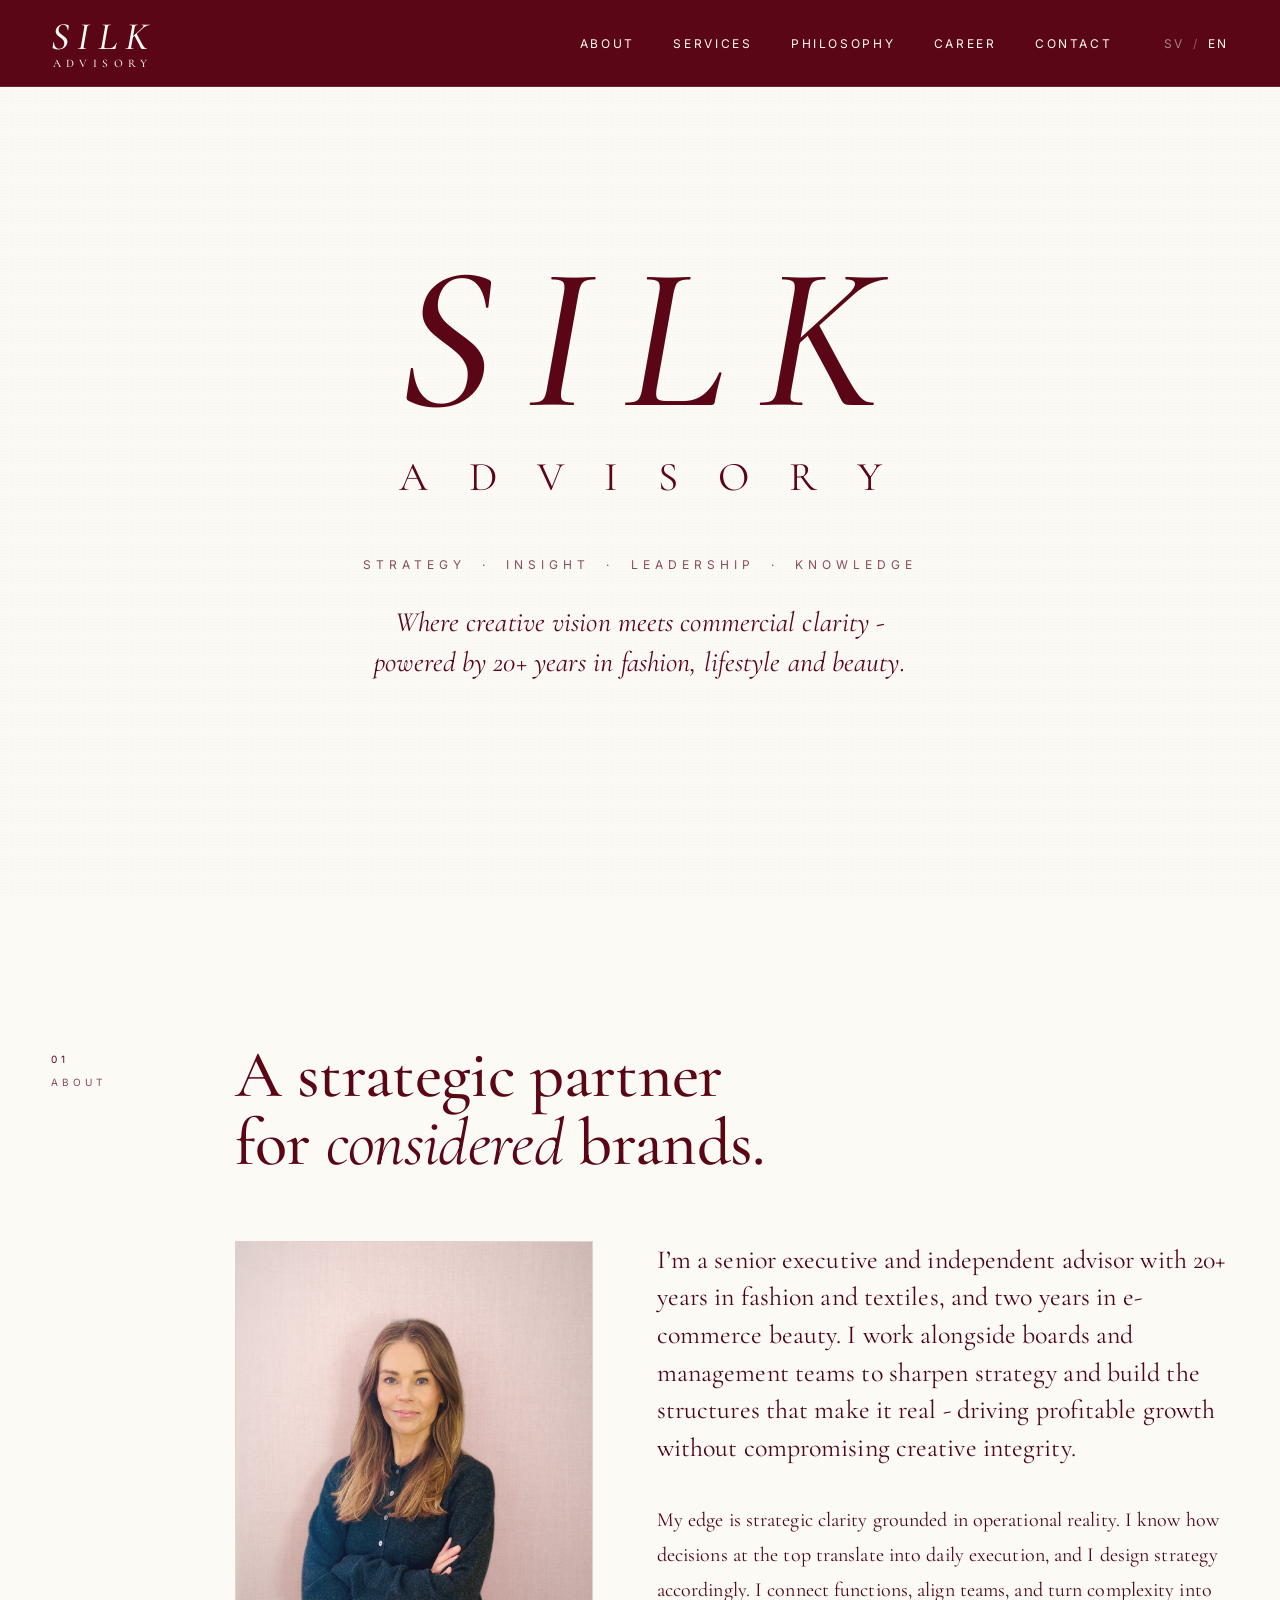
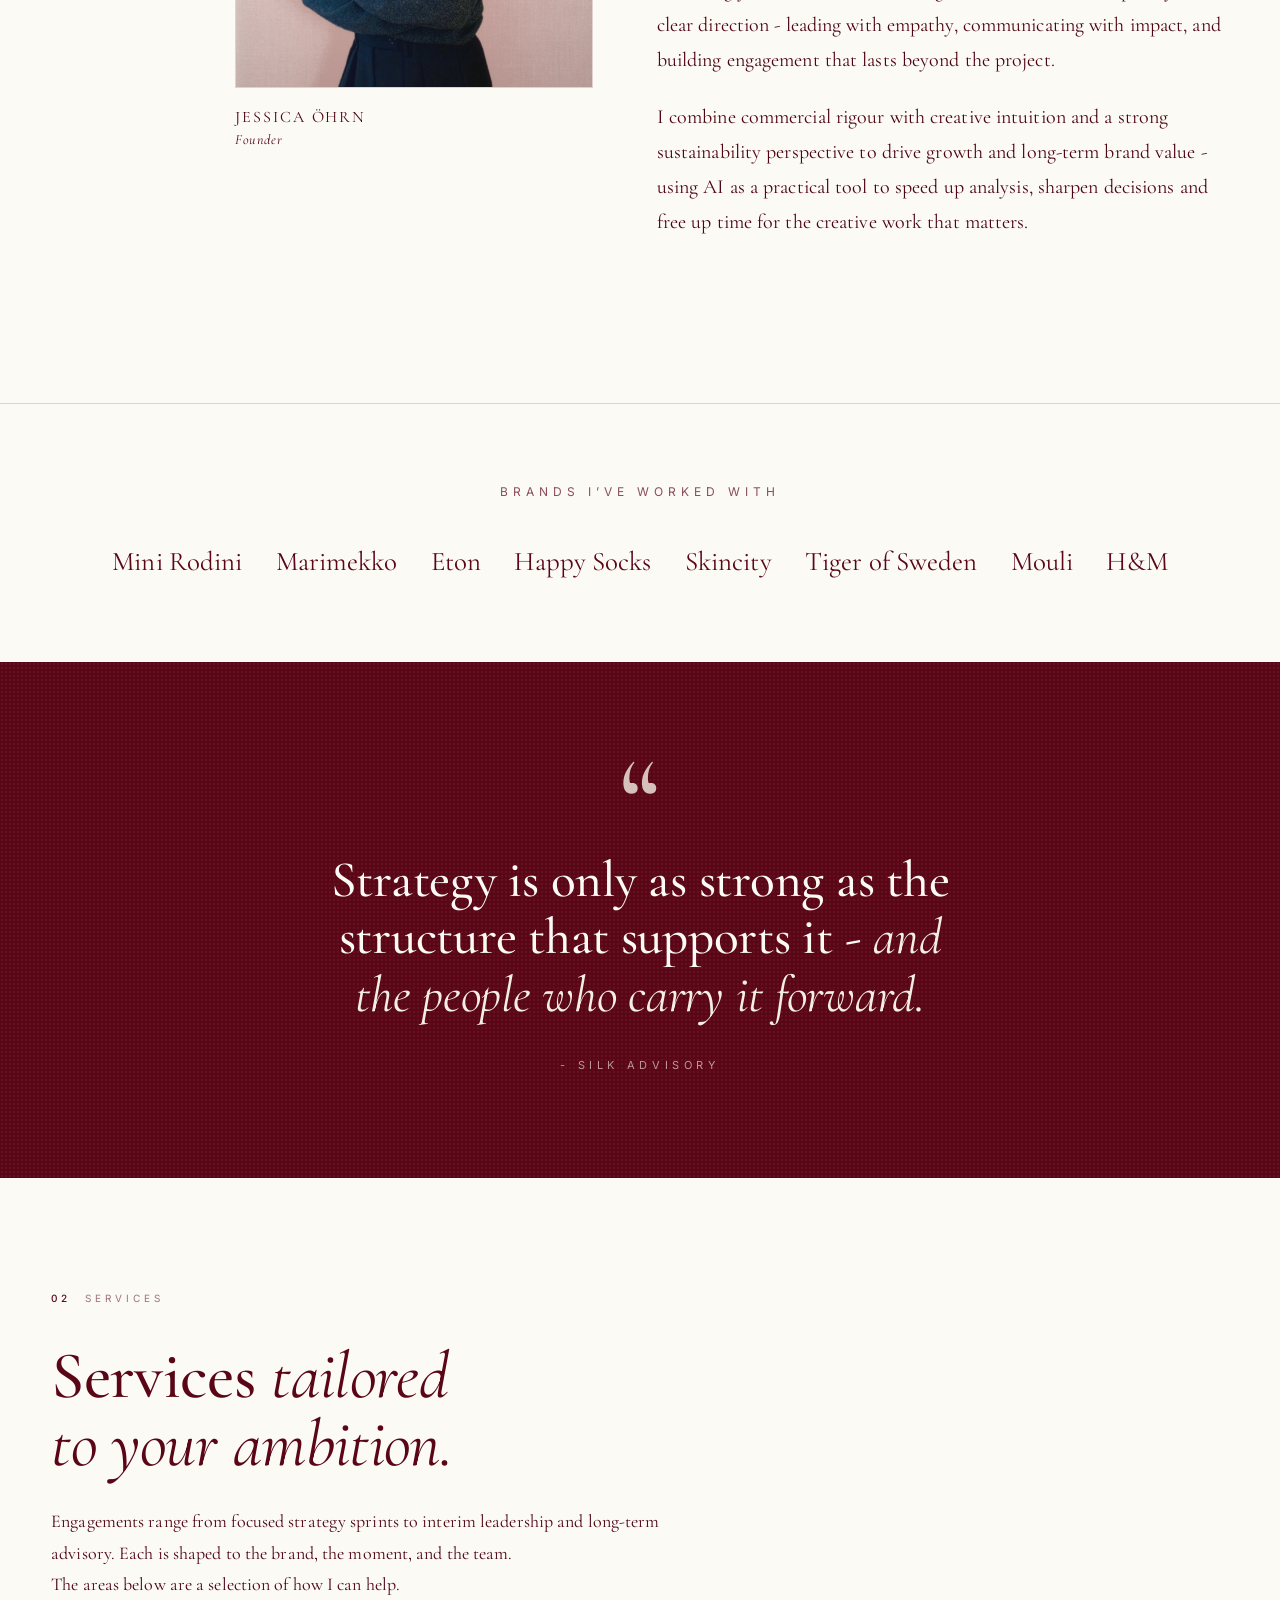
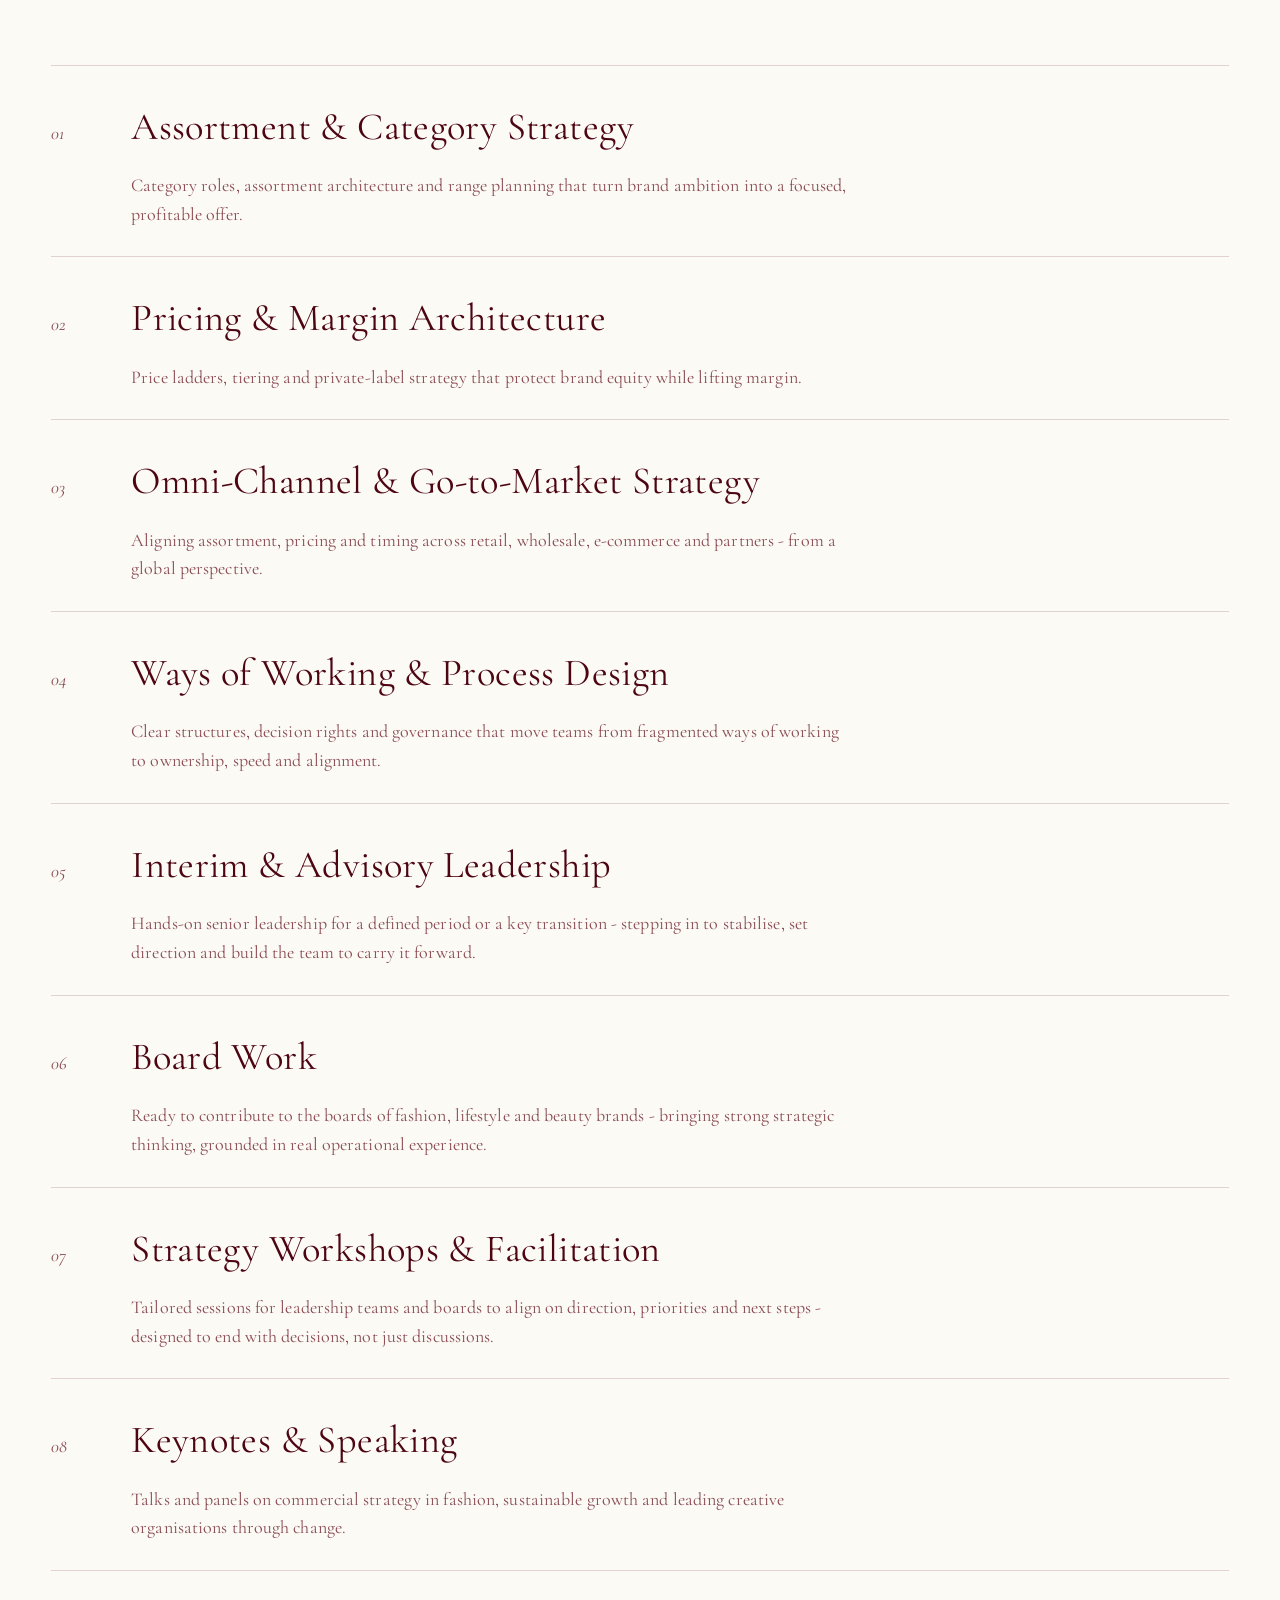
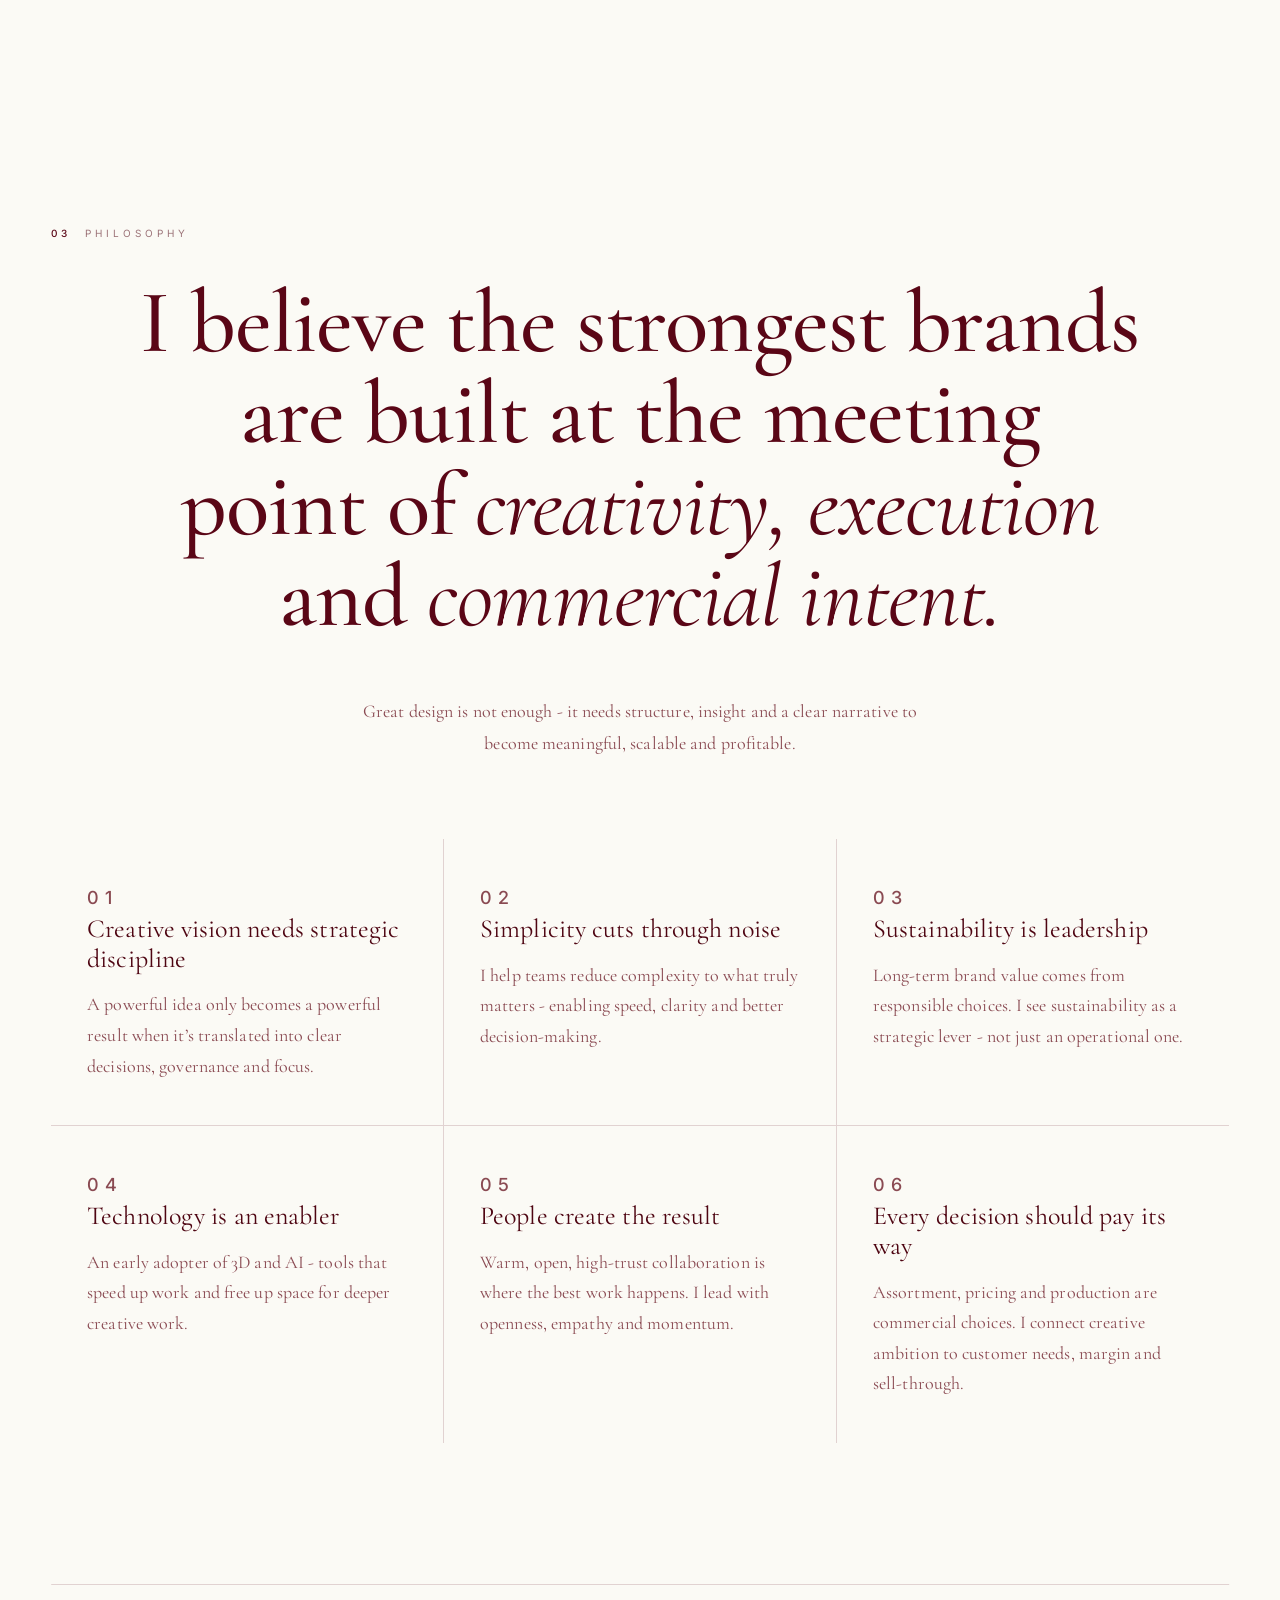
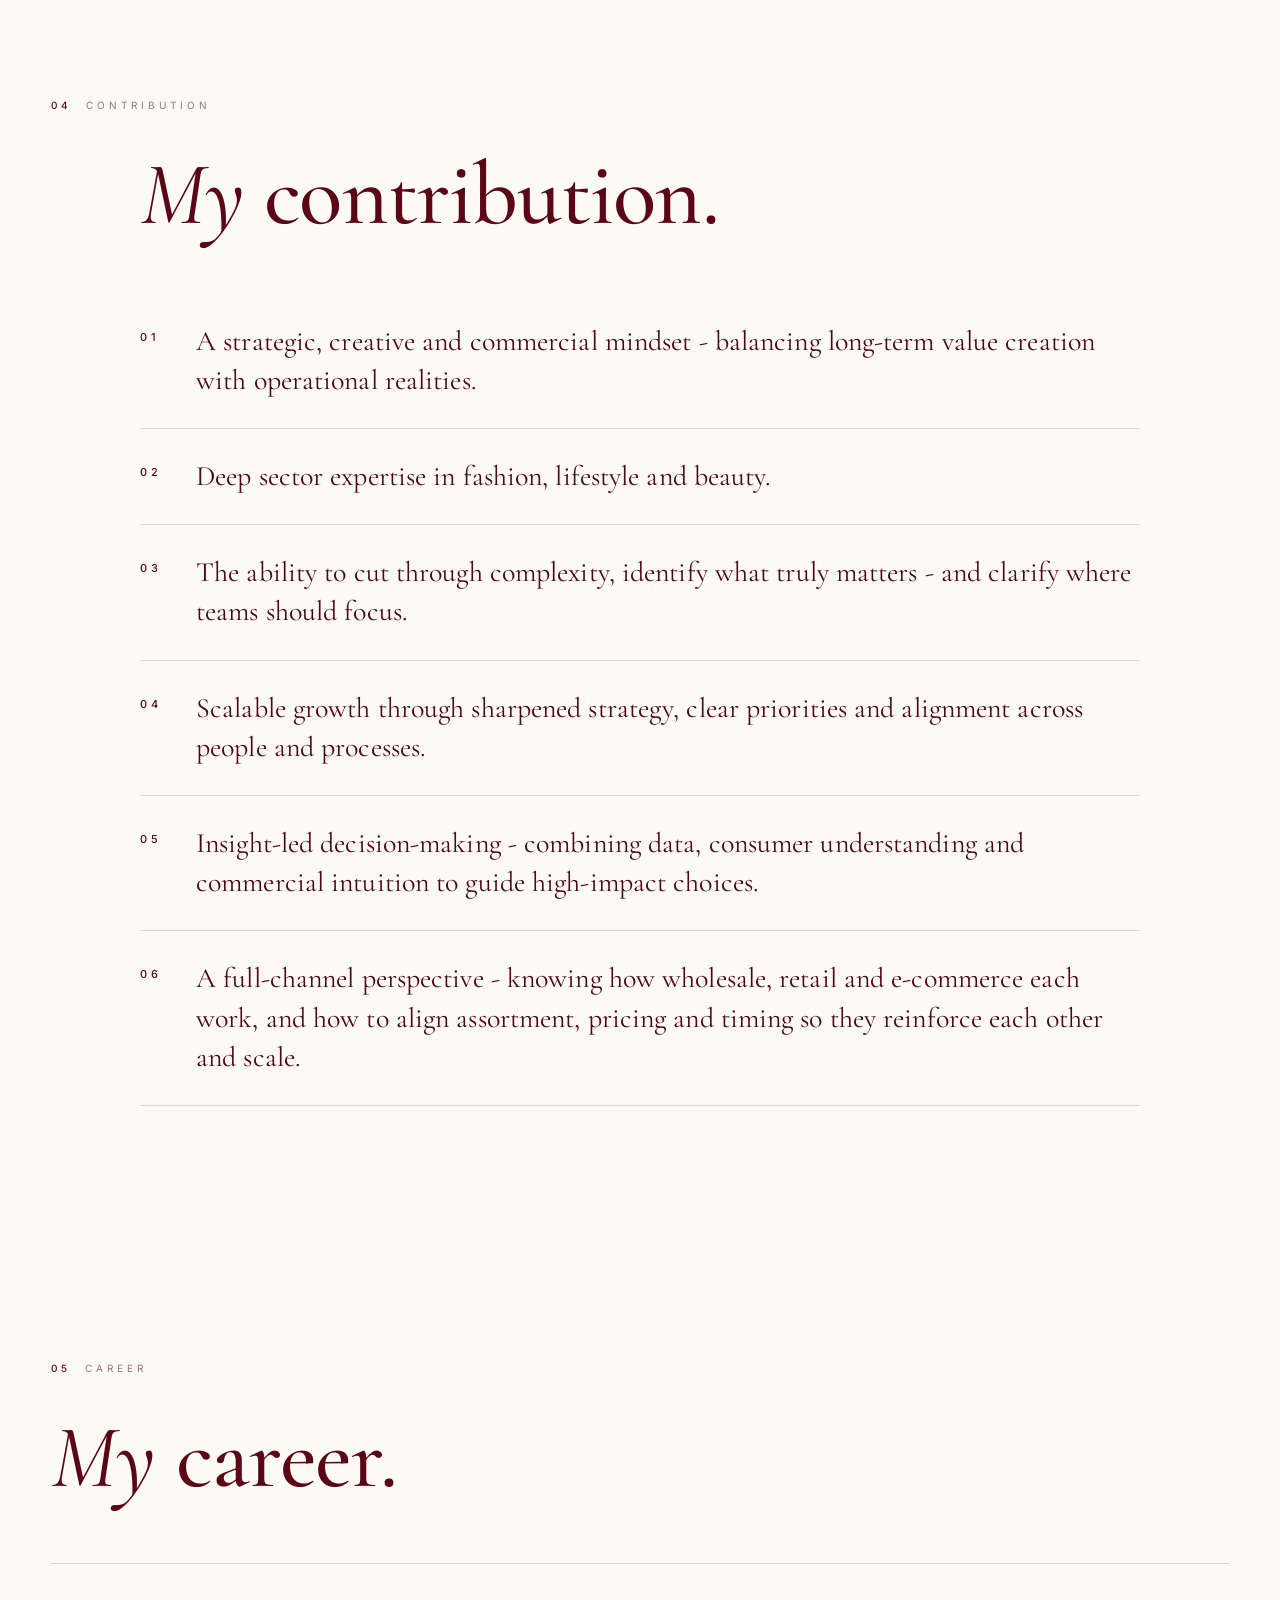
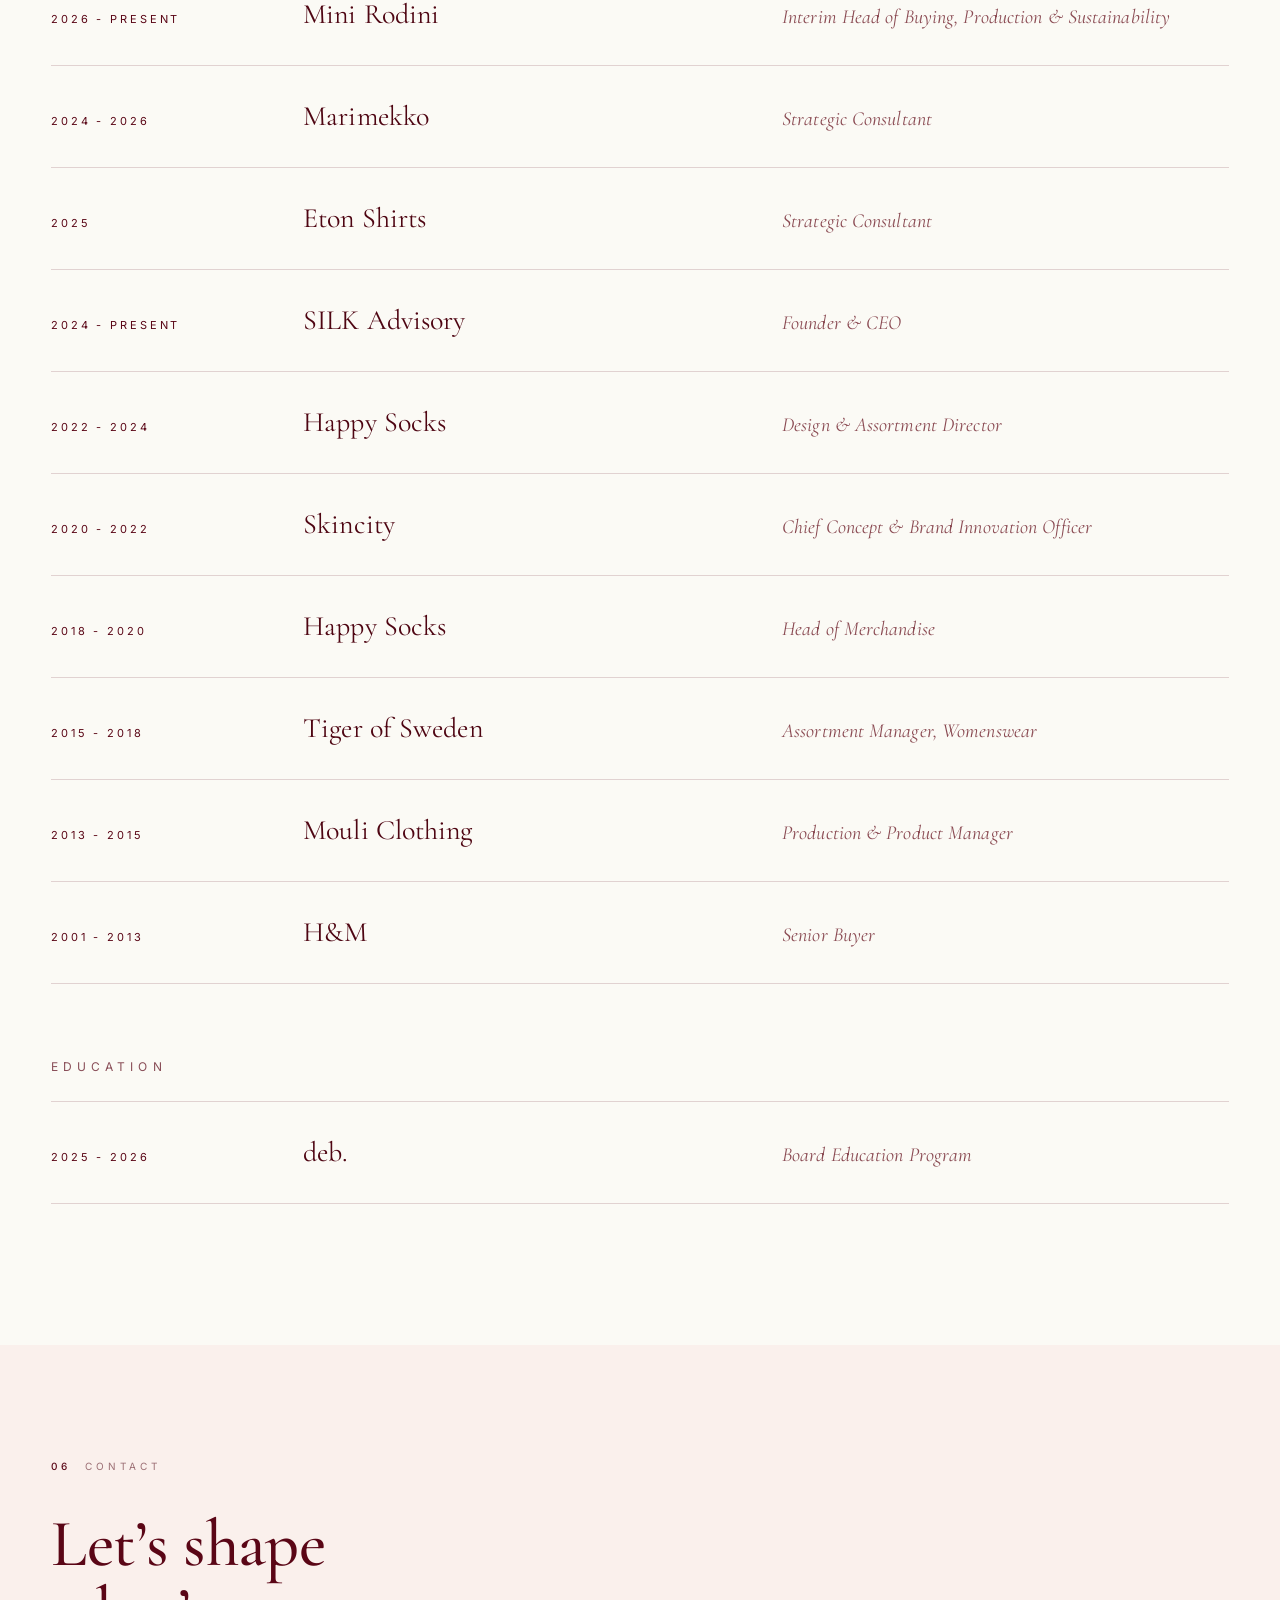
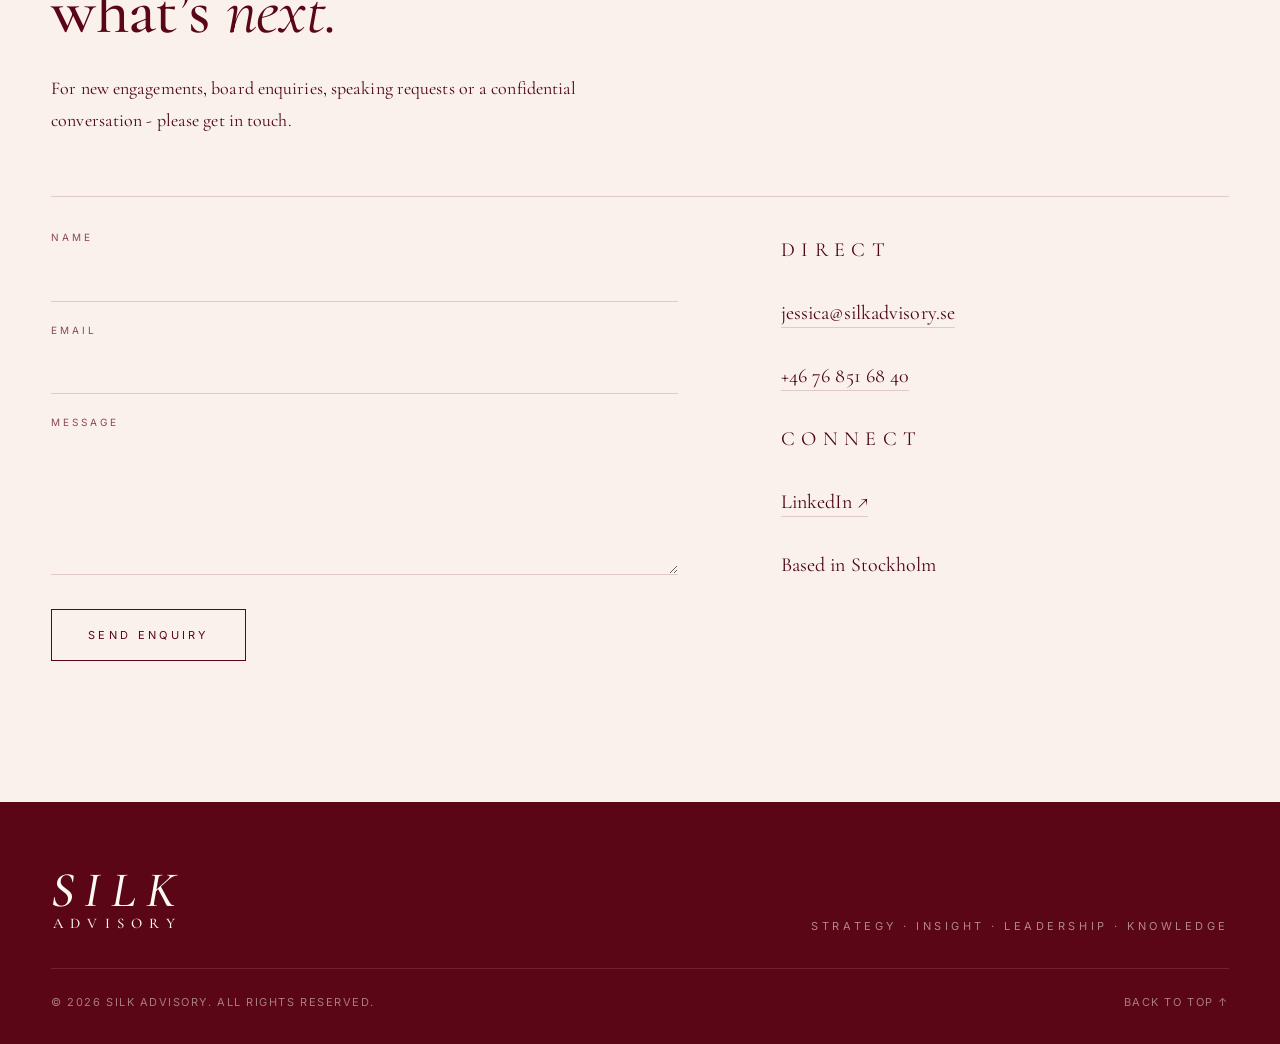
==== commit dbfef910: "Add typographic brands strip below About Co-Authored-By: Claude Opus 5.5 <noreply@anthropic.com> Cla" ====
--- a/index.html
+++ b/index.html
@@ -101,6 +101,23 @@
         tool to speed up analysis, sharpen decisions and free up time for the creative work that matters.
       </p>
 
+    </div>
+  </section>
+
+  <!-- BRANDS -->
+  <section class="brands" aria-labelledby="brands-label">
+    <div class="brands__inner">
+      <p class="brands__label" id="brands-label" data-i18n="brands.label">Brands I&rsquo;ve worked with</p>
+      <ul class="brands__list">
+        <li>Mini Rodini</li>
+        <li>Marimekko</li>
+        <li>Eton</li>
+        <li>Happy Socks</li>
+        <li>Skincity</li>
+        <li>Tiger of Sweden</li>
+        <li>Mouli</li>
+        <li>H&amp;M</li>
+      </ul>
     </div>
   </section>
 
@@ -429,7 +446,8 @@
     "ct.connect": "Följ",
     "ct.based": "Baserad i Stockholm",
     "ft.rights": "Alla rättigheter förbehållna.",
-    "ft.top": "Till toppen ↑"
+    "ft.top": "Till toppen ↑",
+    "brands.label": "Varumärken jag har arbetat med"
   };
   const i18nEls = document.querySelectorAll('[data-i18n]');
   const EN = {};
--- a/styles.css
+++ b/styles.css
@@ -378,6 +378,36 @@
   letter-spacing: .04em;
   text-transform: none;
   color: var(--merlot);
+}
+
+/* ============================================================
+   BRANDS - typographic strip below About
+   ============================================================ */
+.brands {
+  padding: clamp(48px, 6vw, 88px) var(--gutter);
+  border-top: 1px solid var(--line);
+  background: var(--cream);
+}
+.brands__inner { max-width: var(--max); margin: 0 auto; text-align: center; }
+.brands__label {
+  margin: 0 0 36px;
+  font-family: var(--sans);
+  font-size: 12px; letter-spacing: .42em; text-transform: uppercase;
+  color: var(--merlot);
+  opacity: .7;
+}
+.brands__list {
+  list-style: none; margin: 0; padding: 0;
+  display: flex; flex-wrap: wrap; justify-content: center; align-items: baseline;
+  gap: 18px clamp(22px, 2.6vw, 44px);
+  font-family: var(--display);
+  font-size: clamp(20px, 2.1vw, 30px);
+  color: var(--merlot);
+}
+.brands__list li { white-space: nowrap; }
+@media (max-width: 720px) {
+  .brands__label { letter-spacing: .26em; }
+  .brands__list { font-size: 21px; gap: 14px 24px; }
 }
 
 /* ============================================================
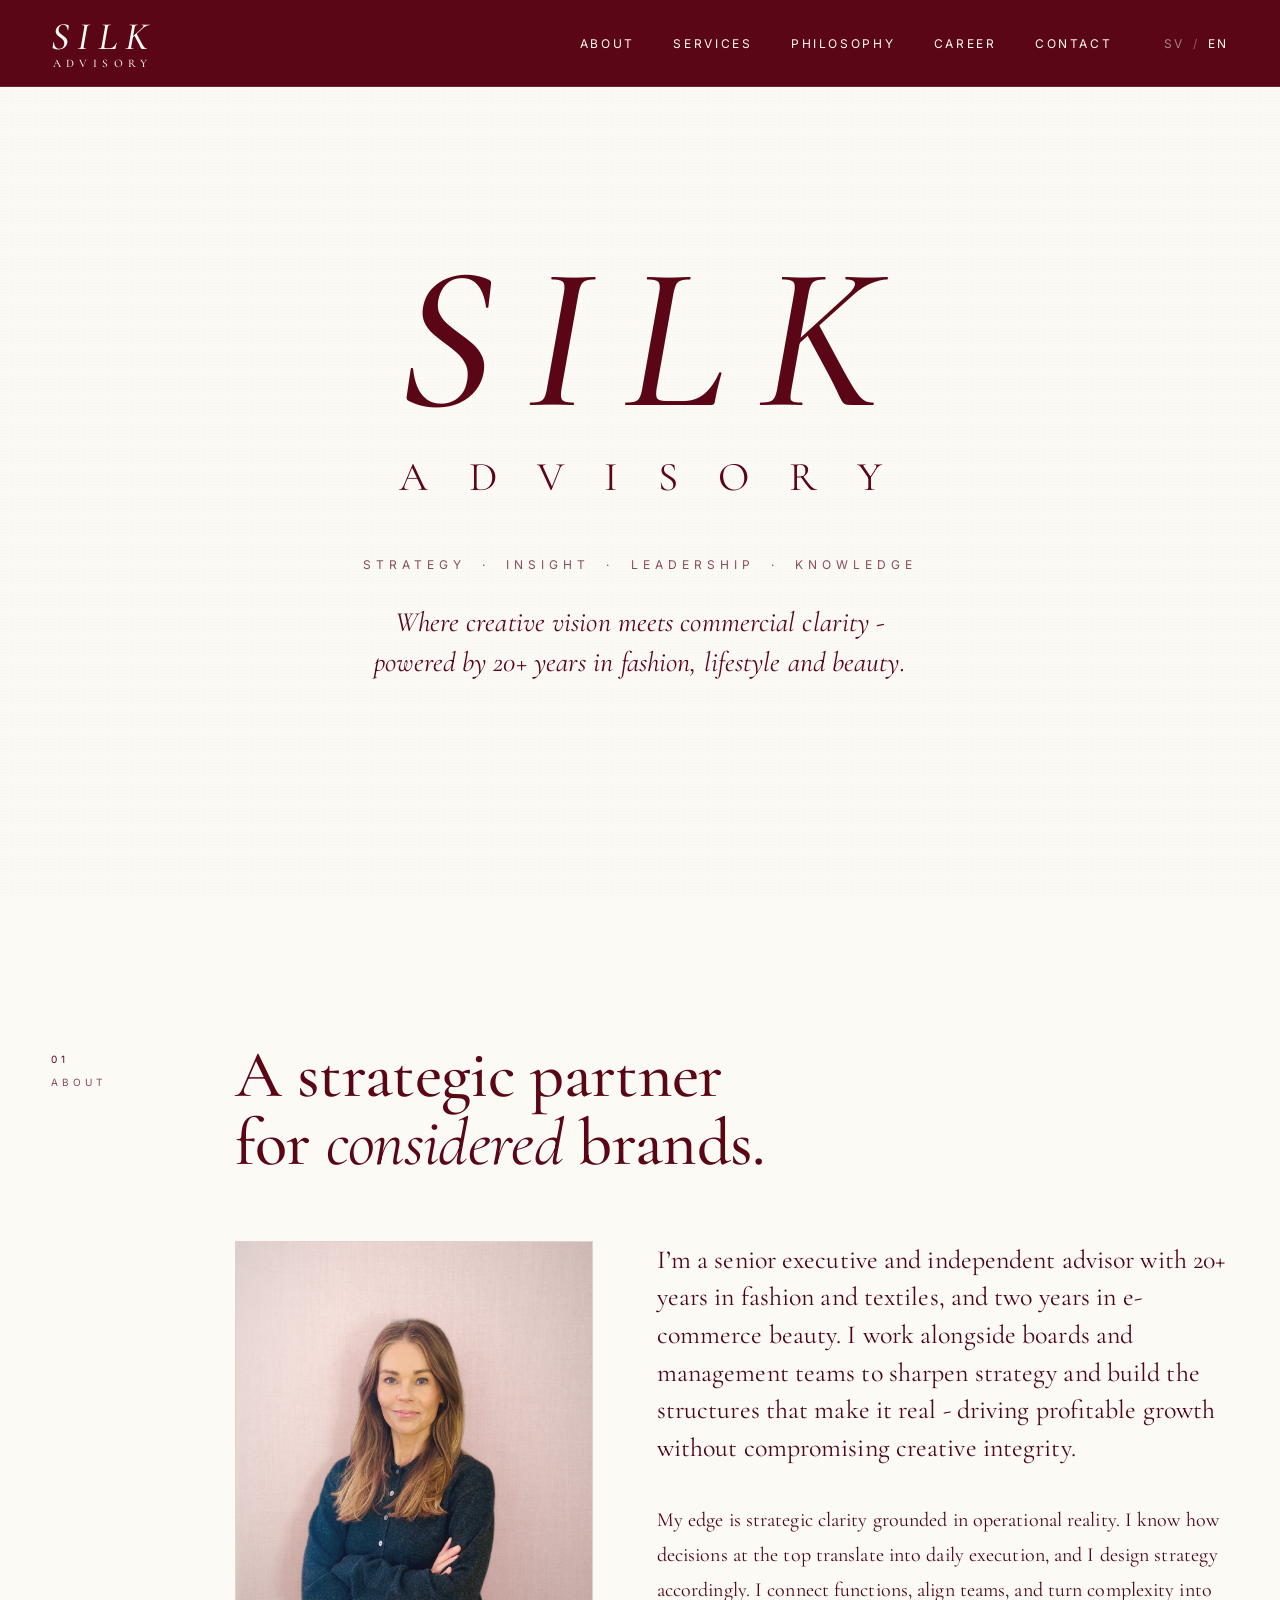
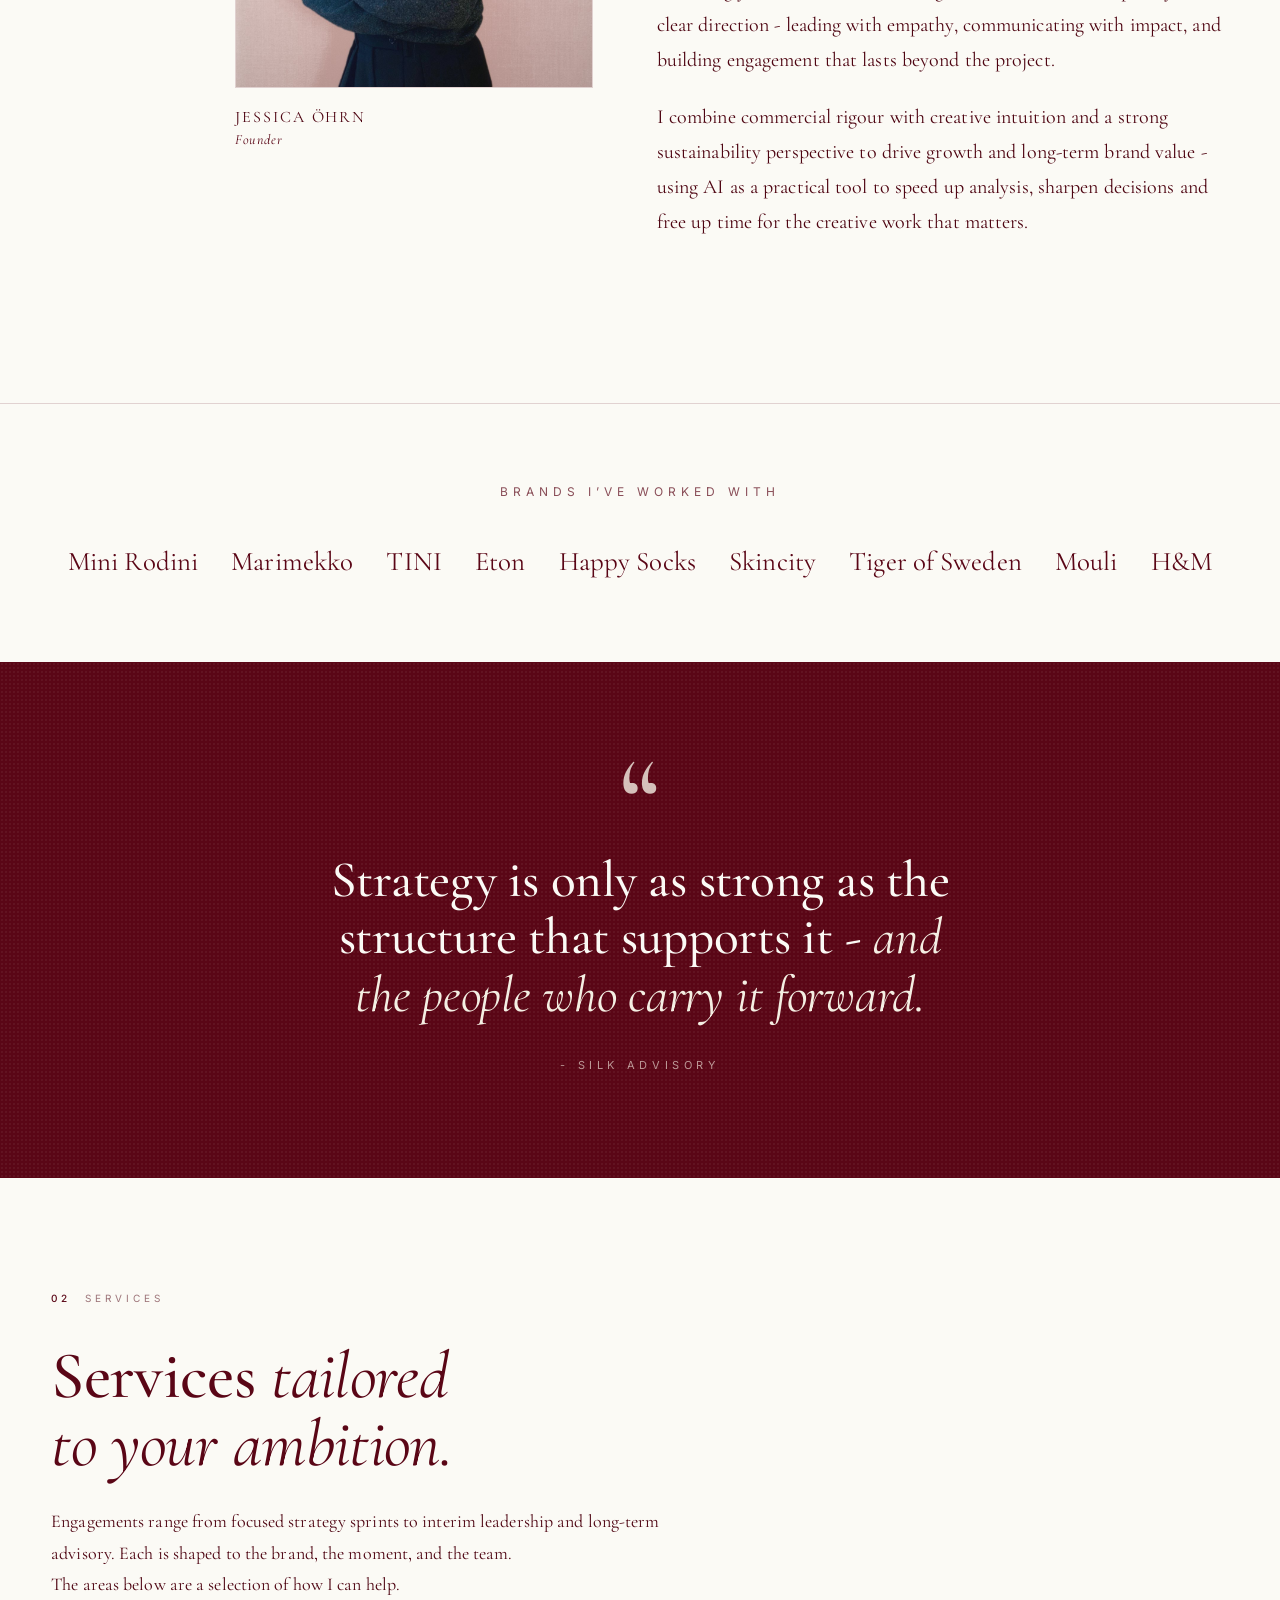
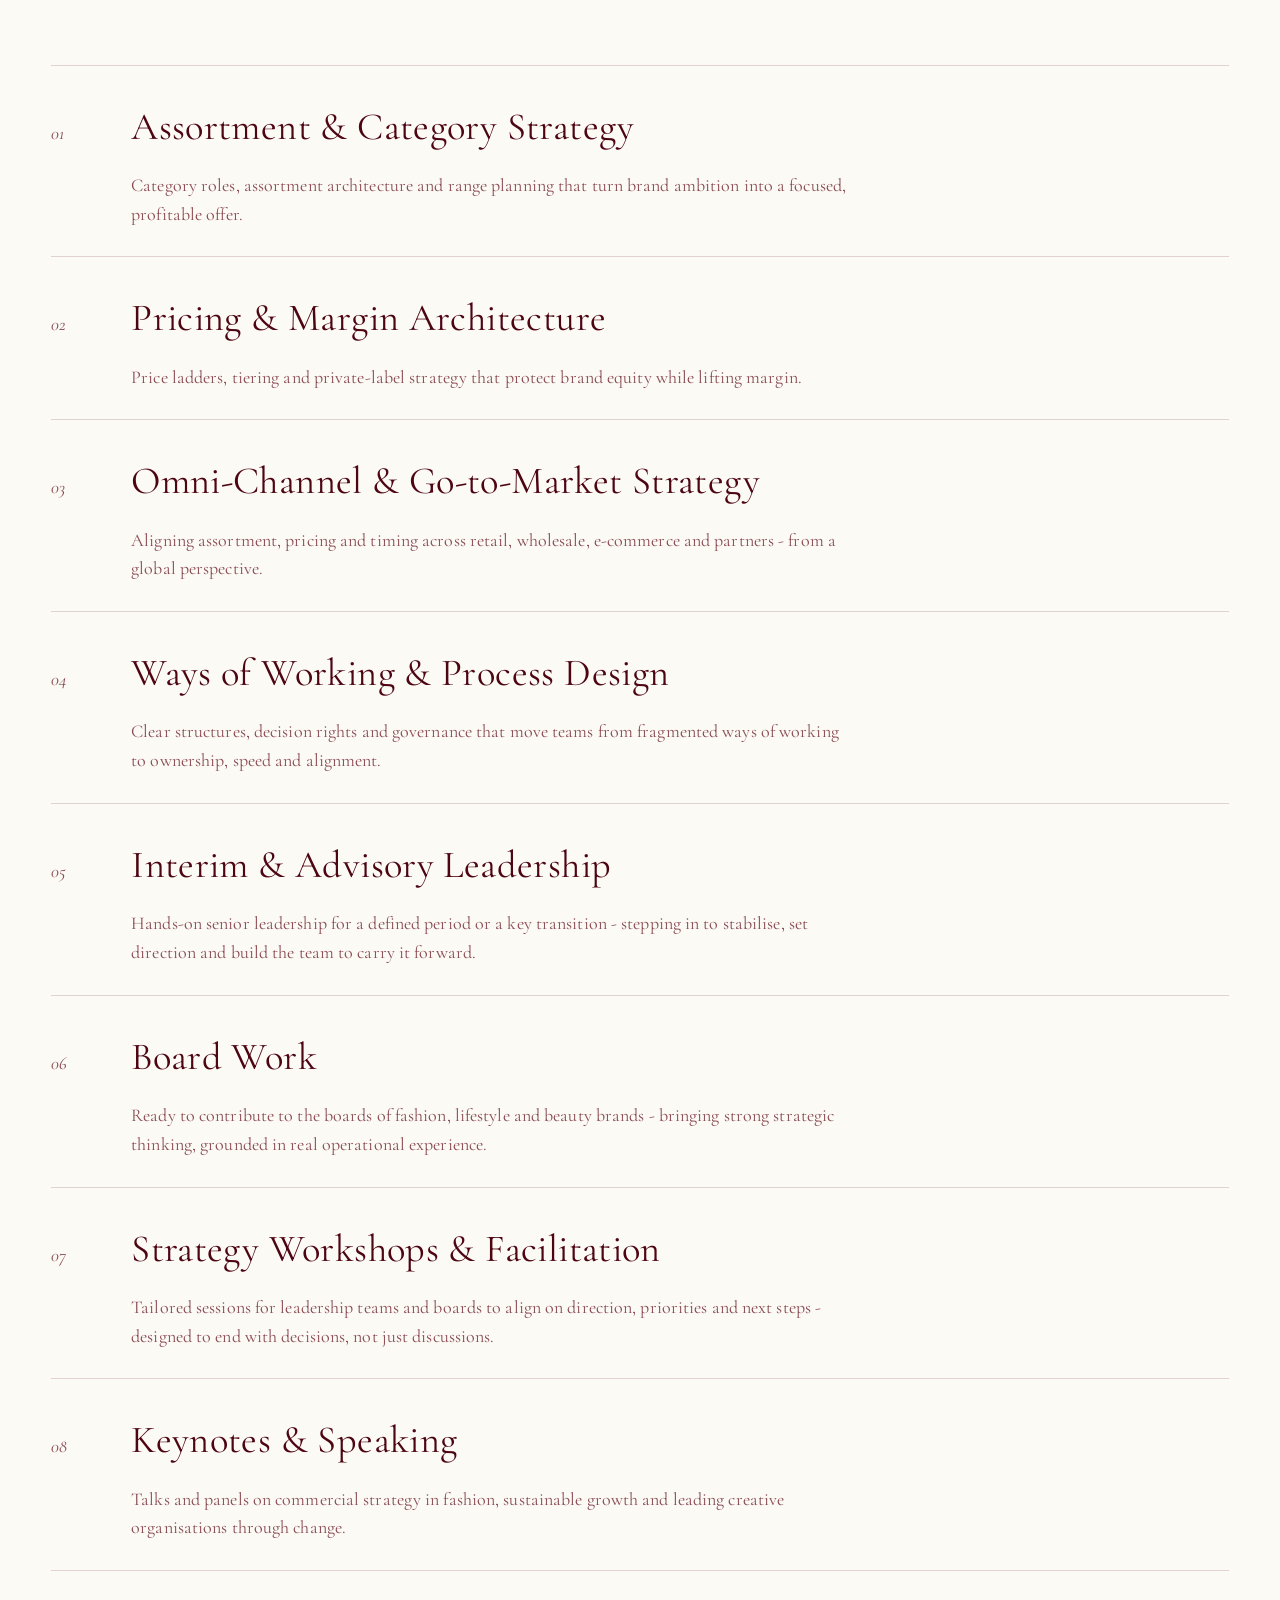
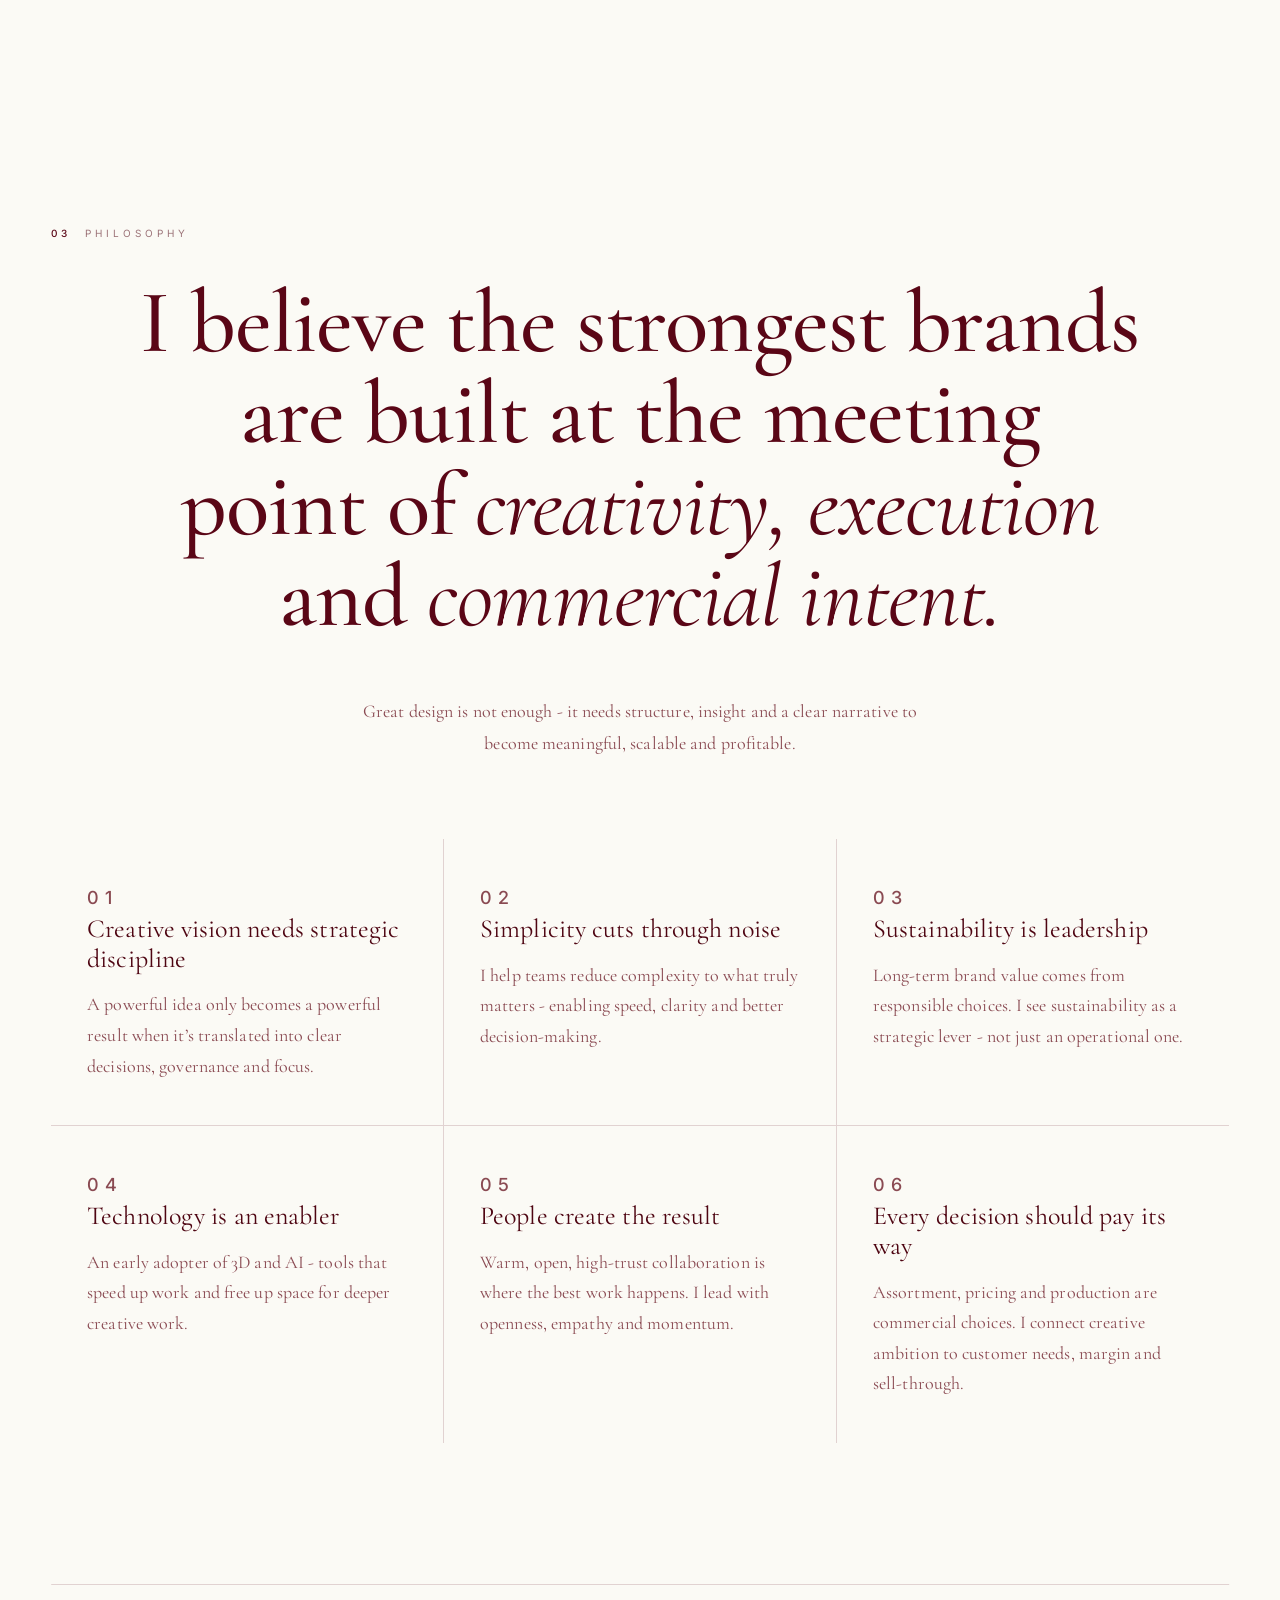
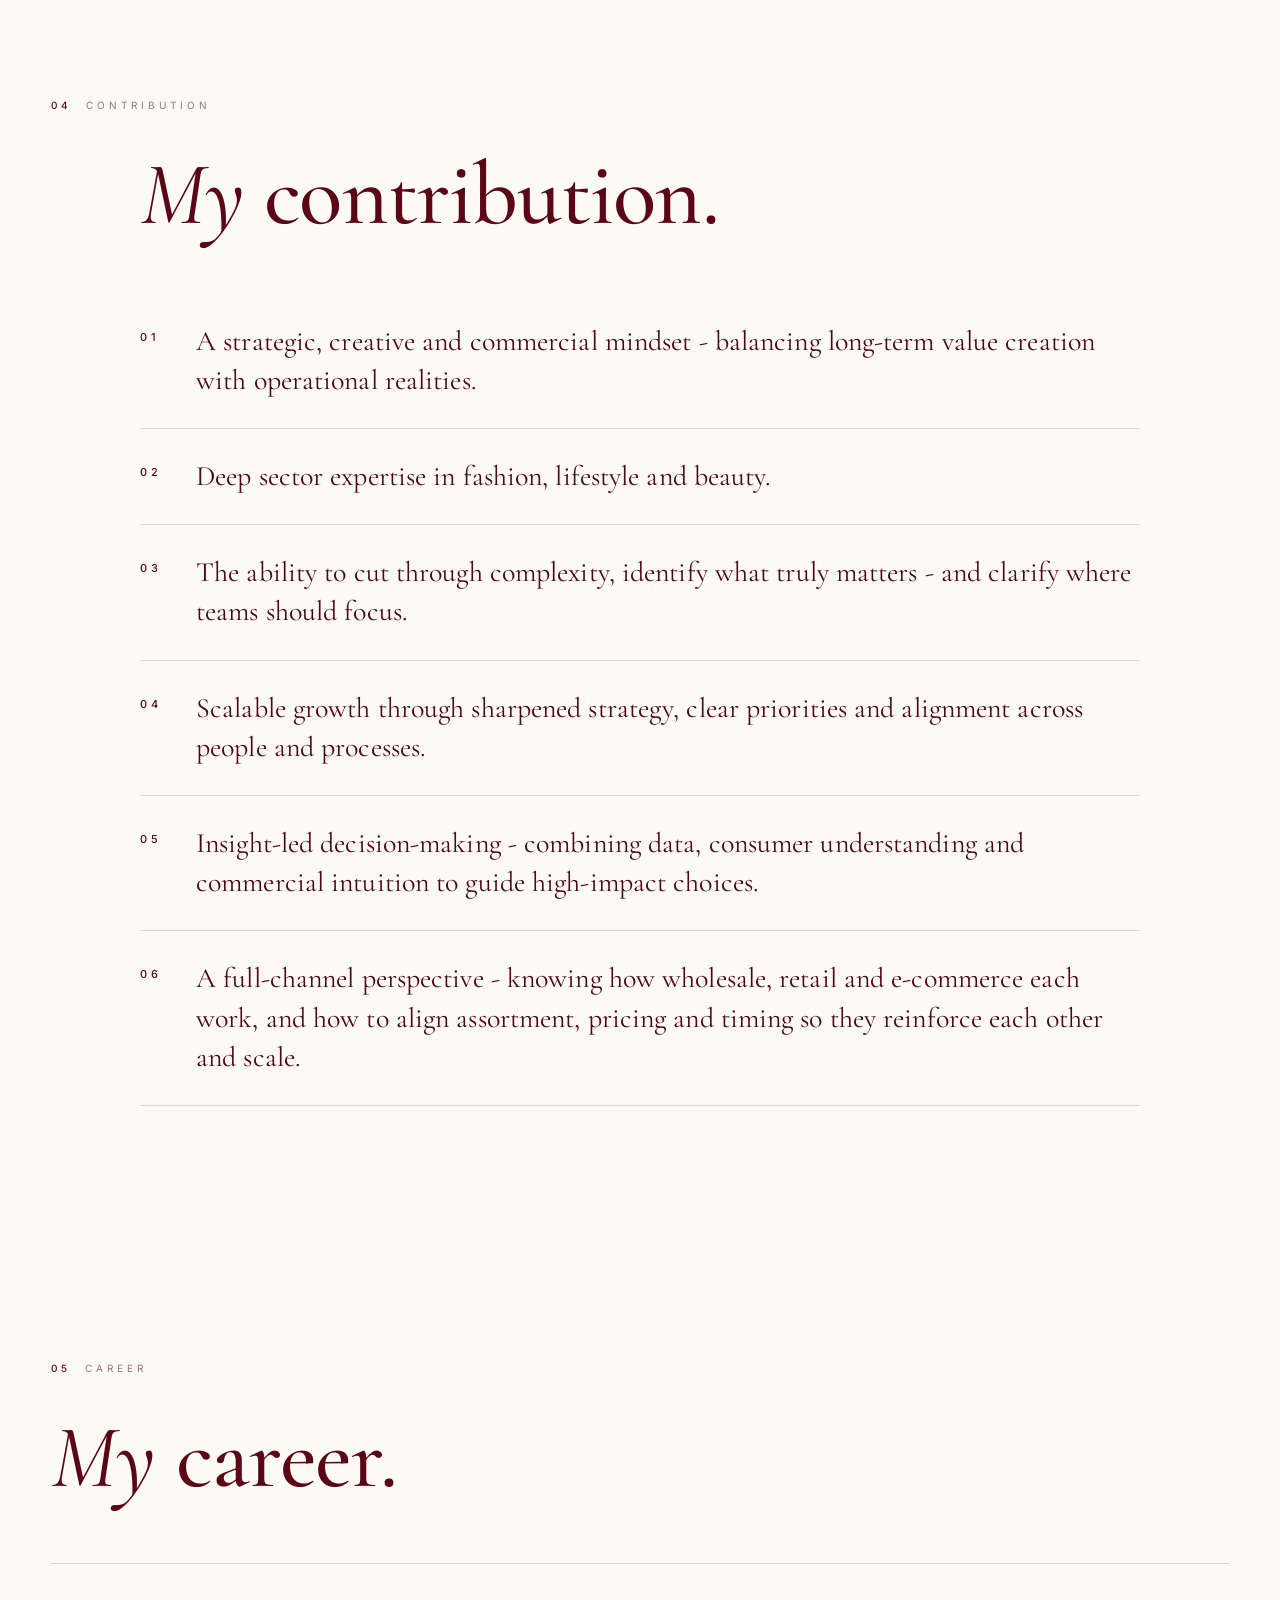
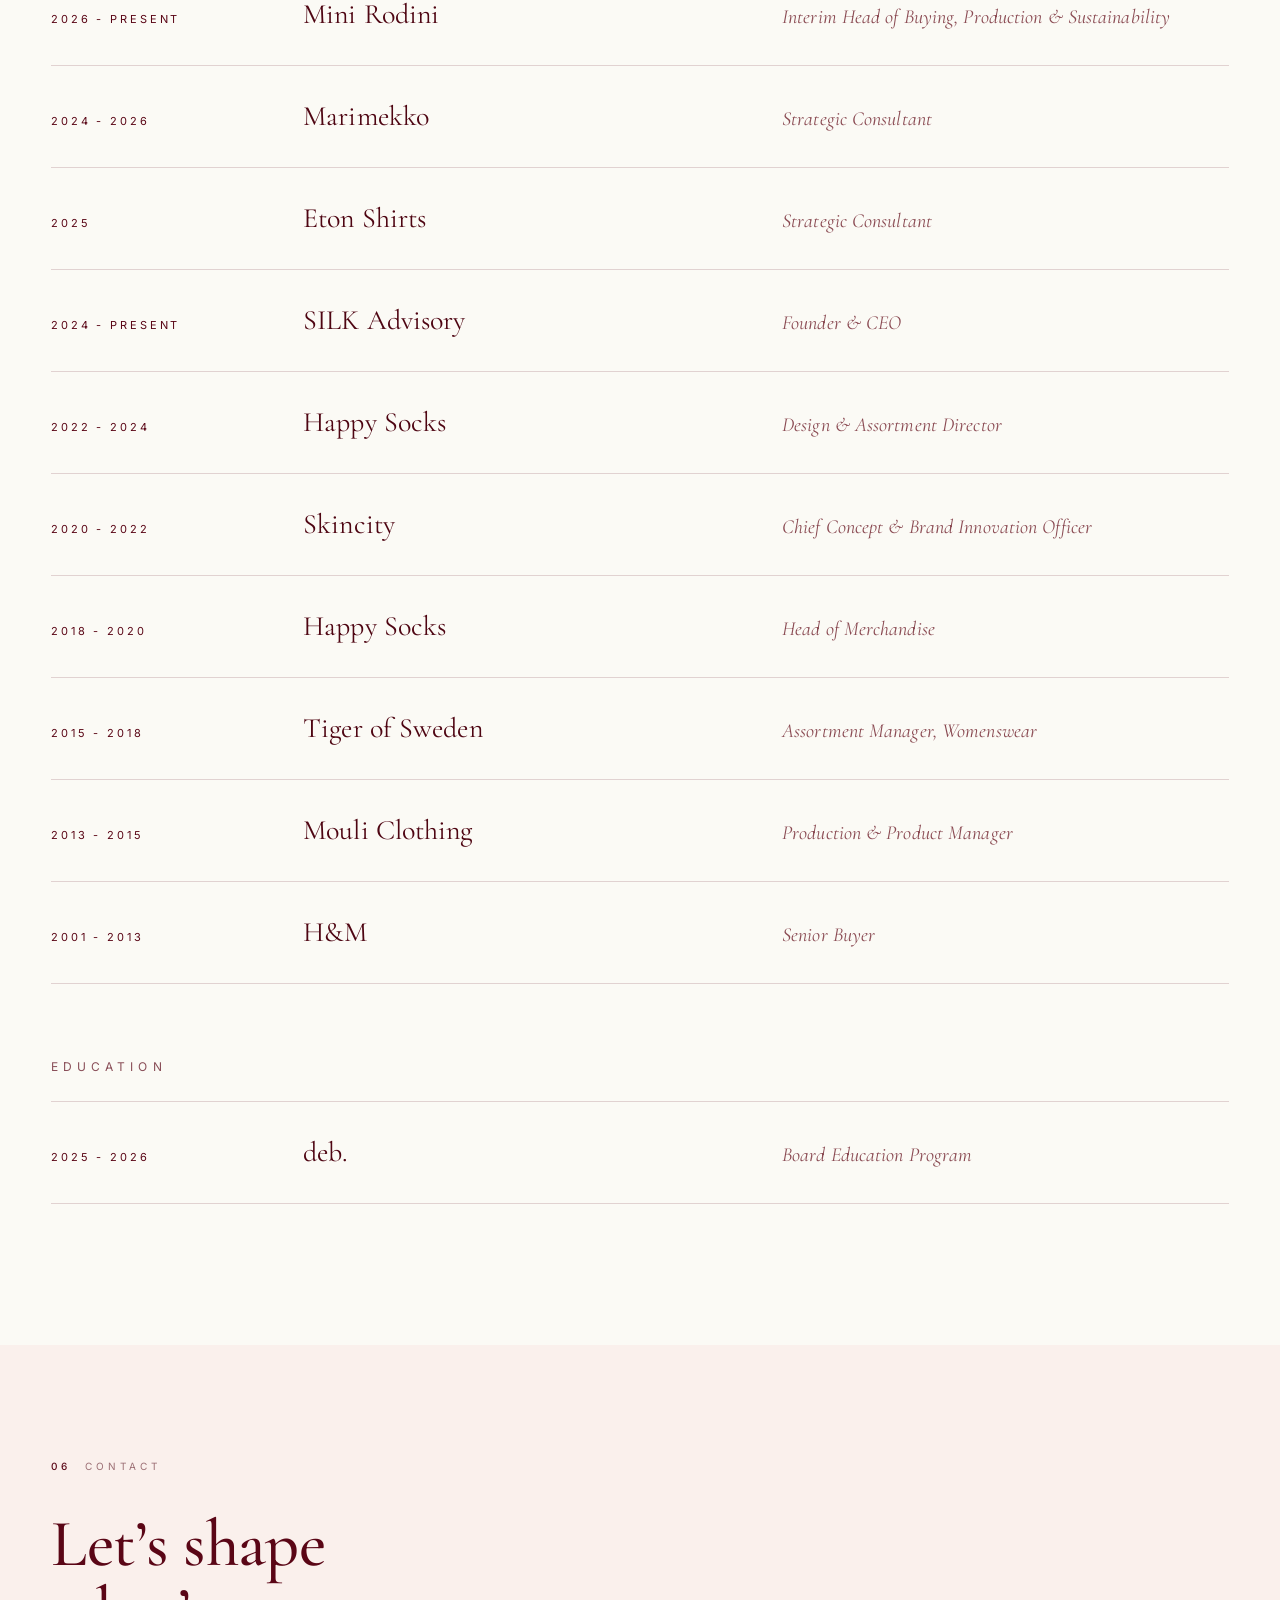
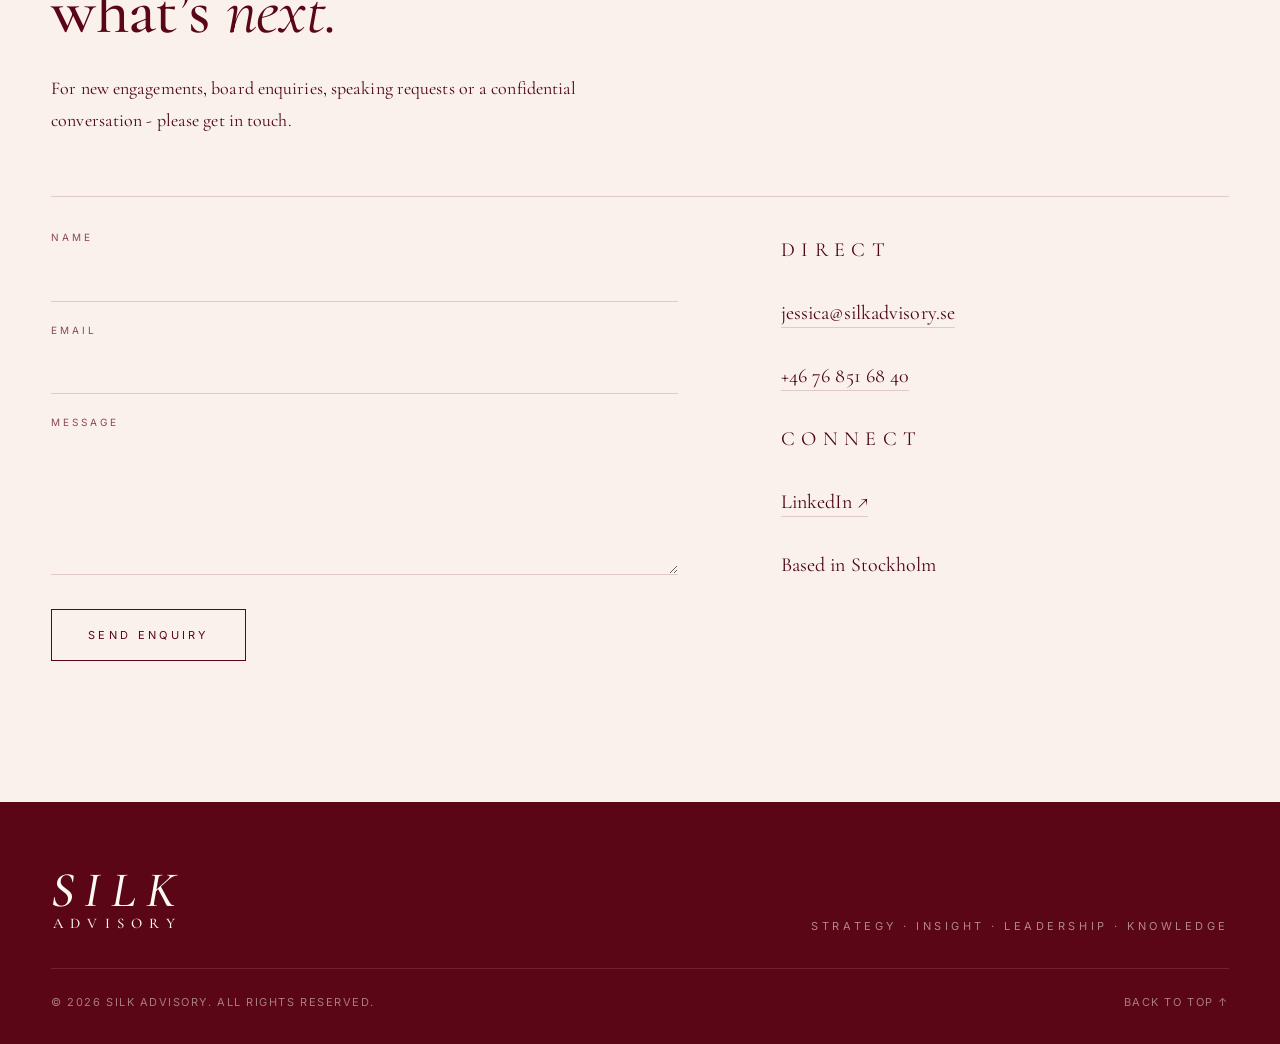
==== commit 13774b54: "Add TINI to brands strip Co-Authored-By: Claude Opus 5.5 <noreply@anthropic.com> Claude-Session: htt" ====
--- a/index.html
+++ b/index.html
@@ -111,6 +111,7 @@
       <ul class="brands__list">
         <li>Mini Rodini</li>
         <li>Marimekko</li>
+        <li>TINI</li>
         <li>Eton</li>
         <li>Happy Socks</li>
         <li>Skincity</li>
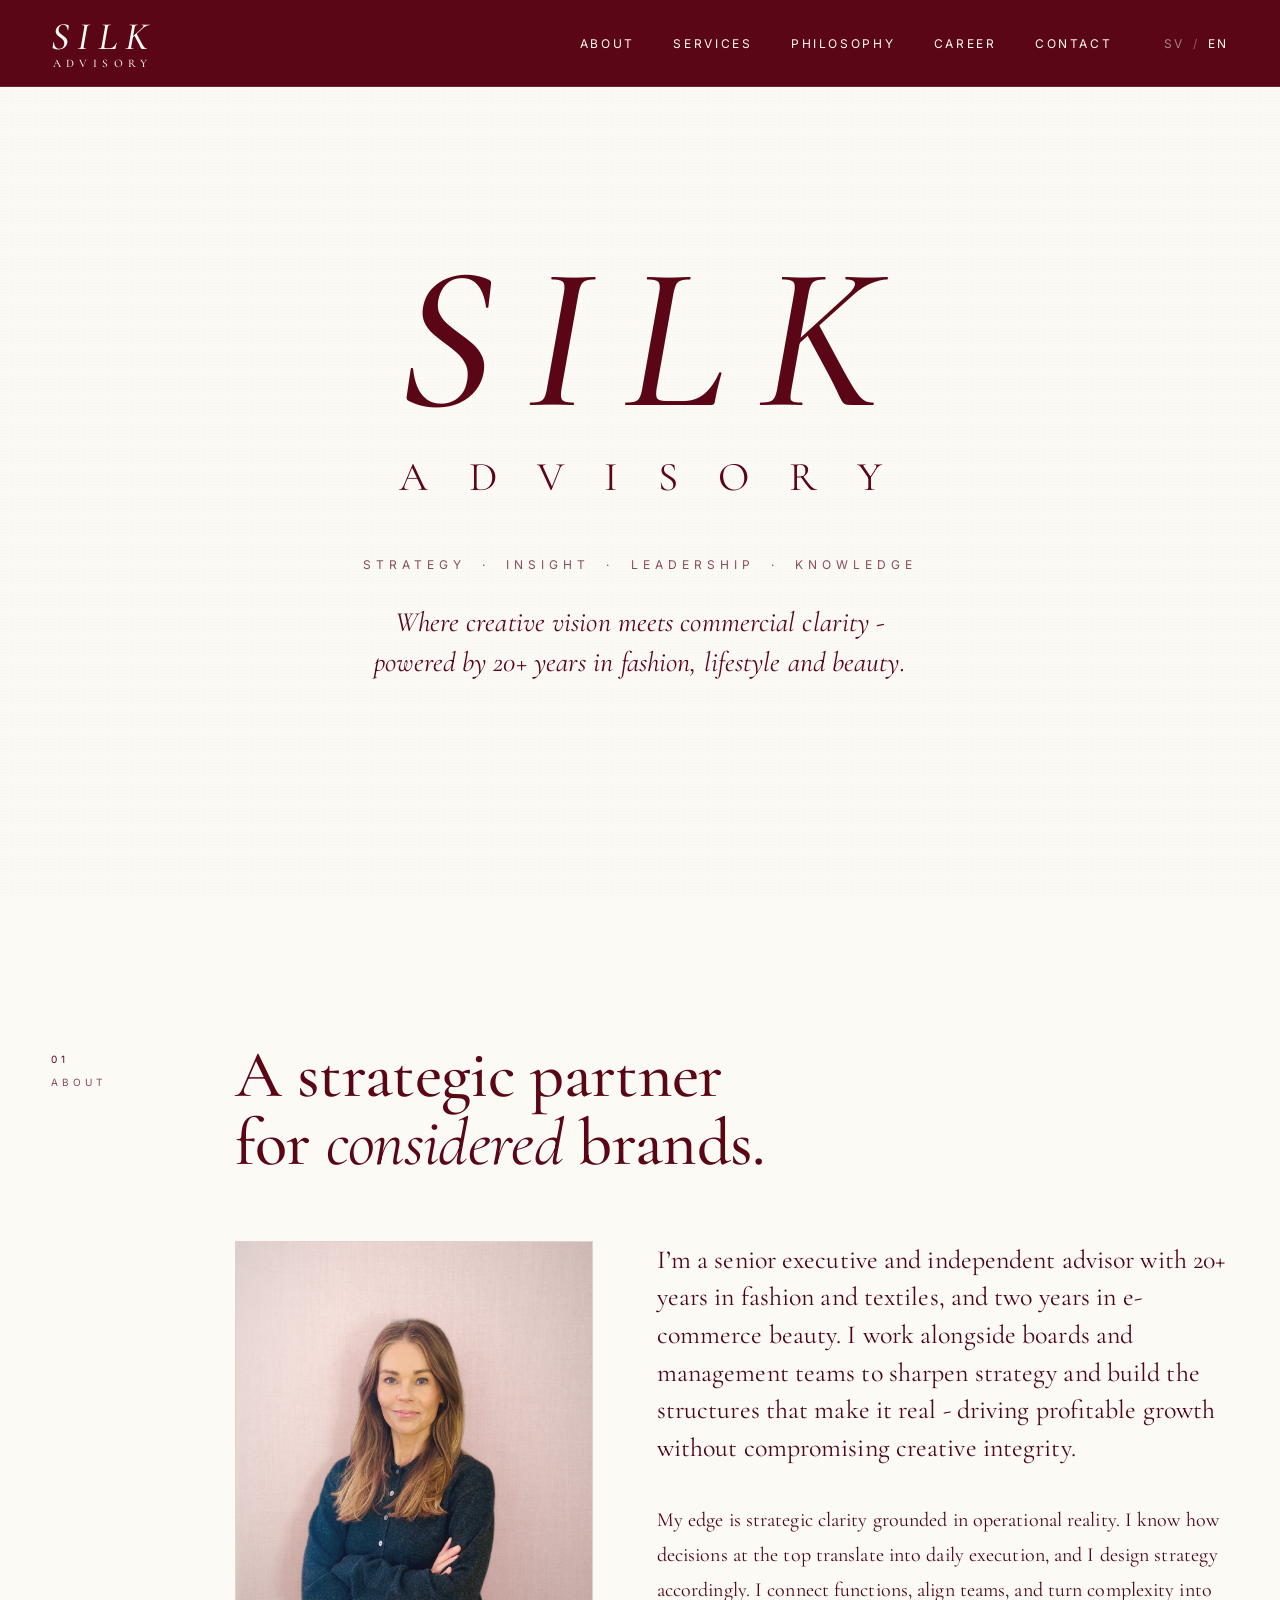
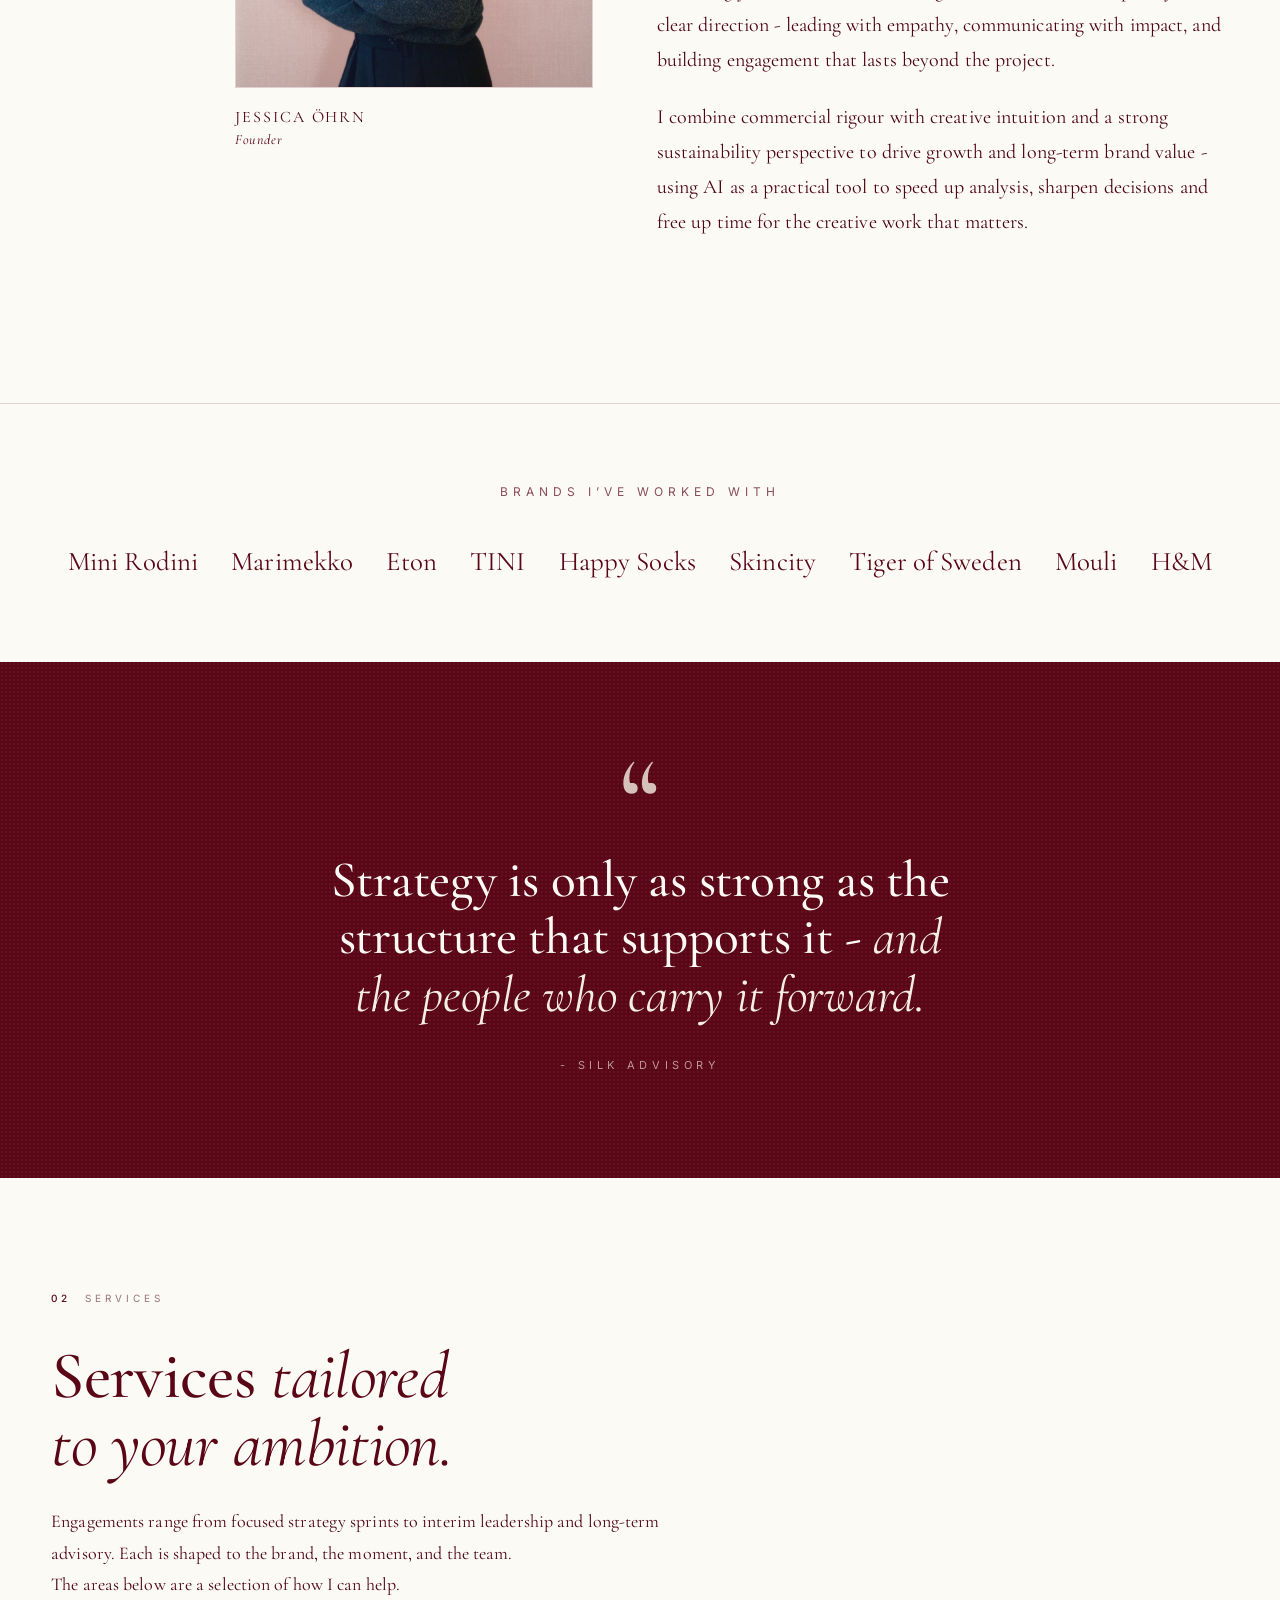
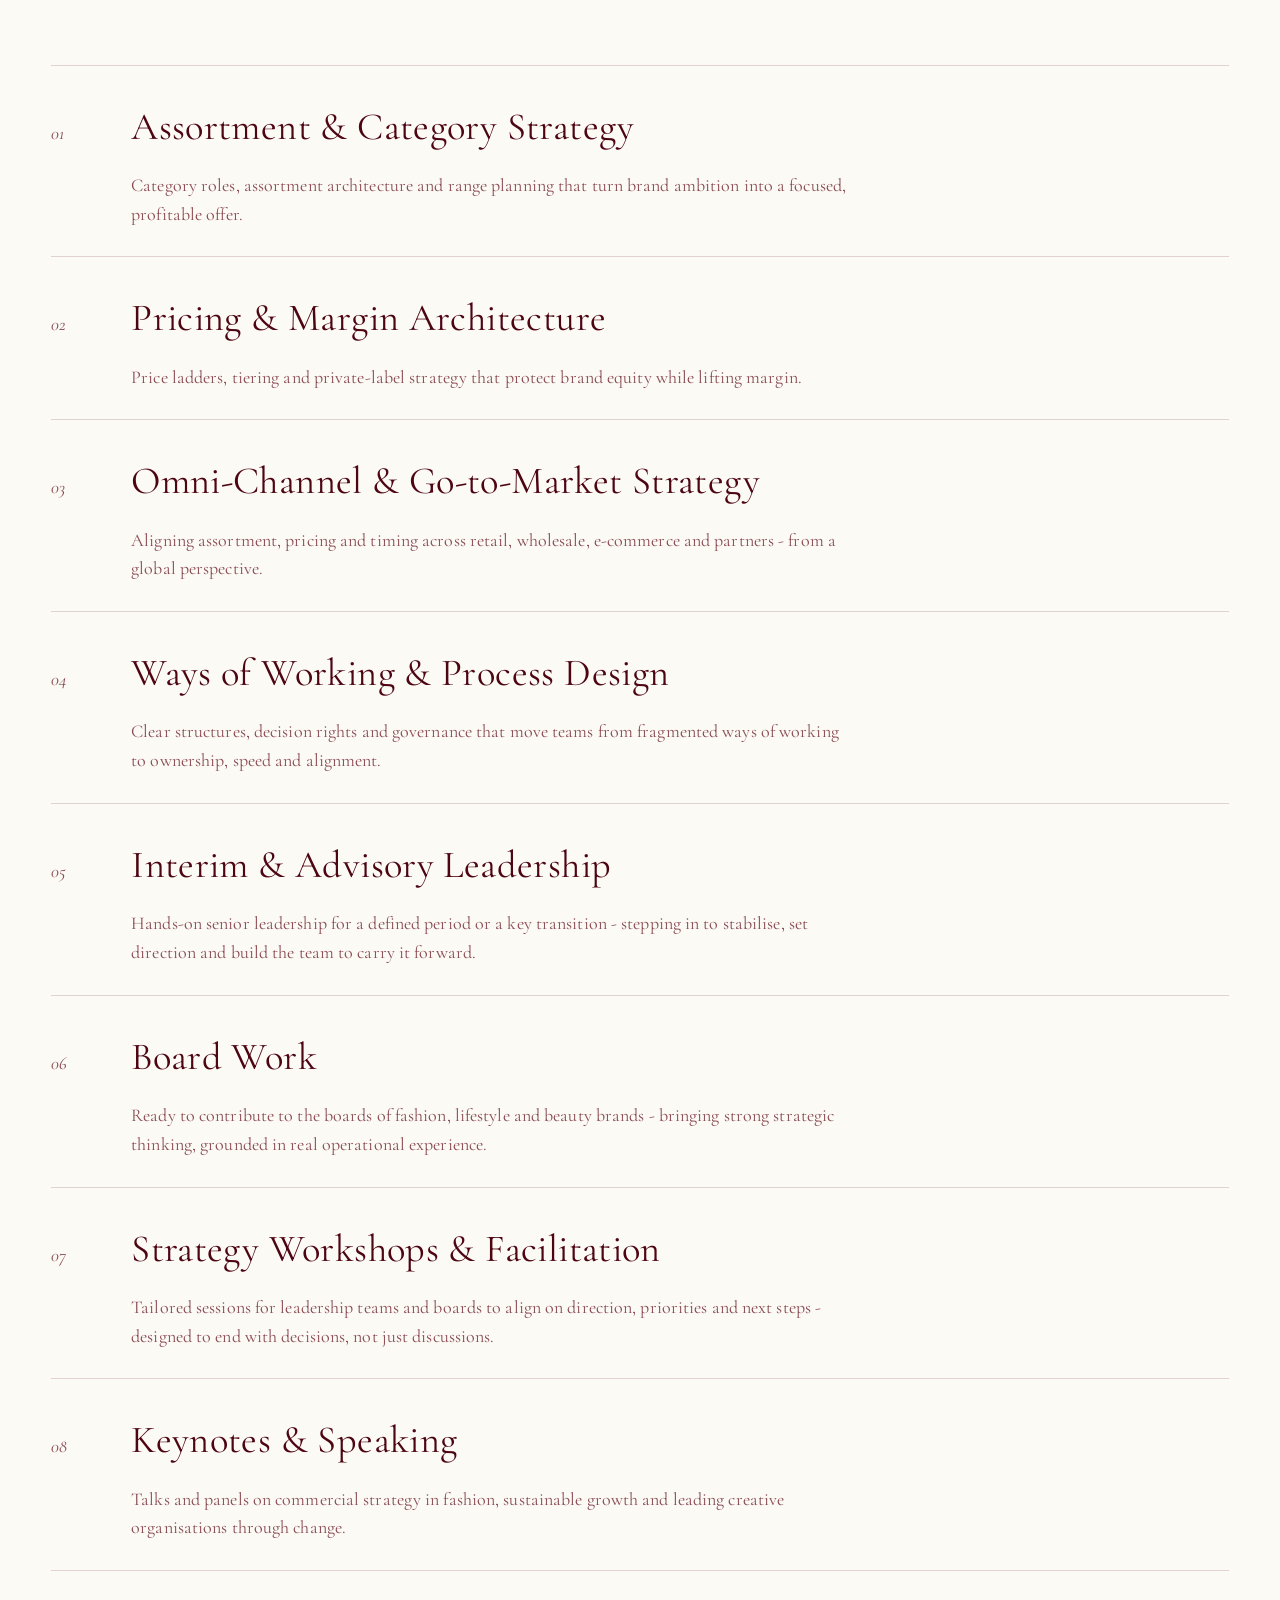
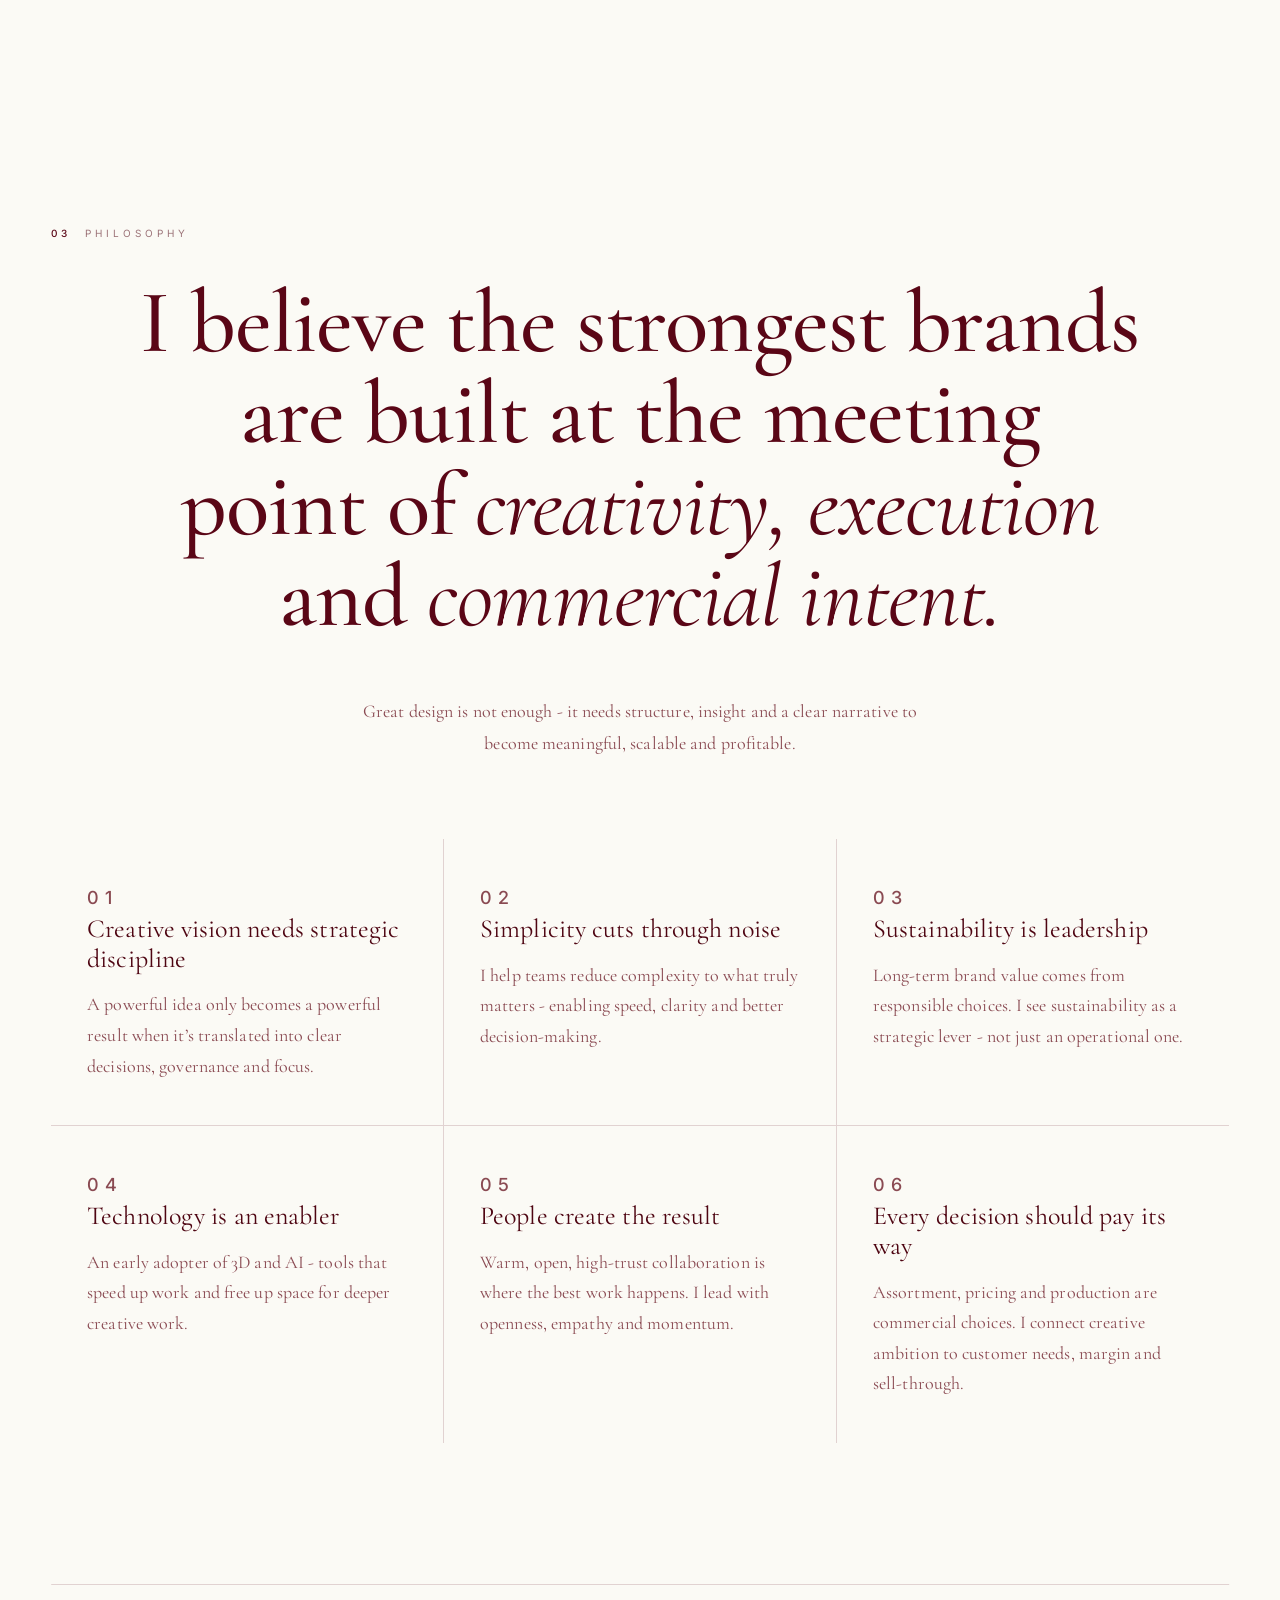
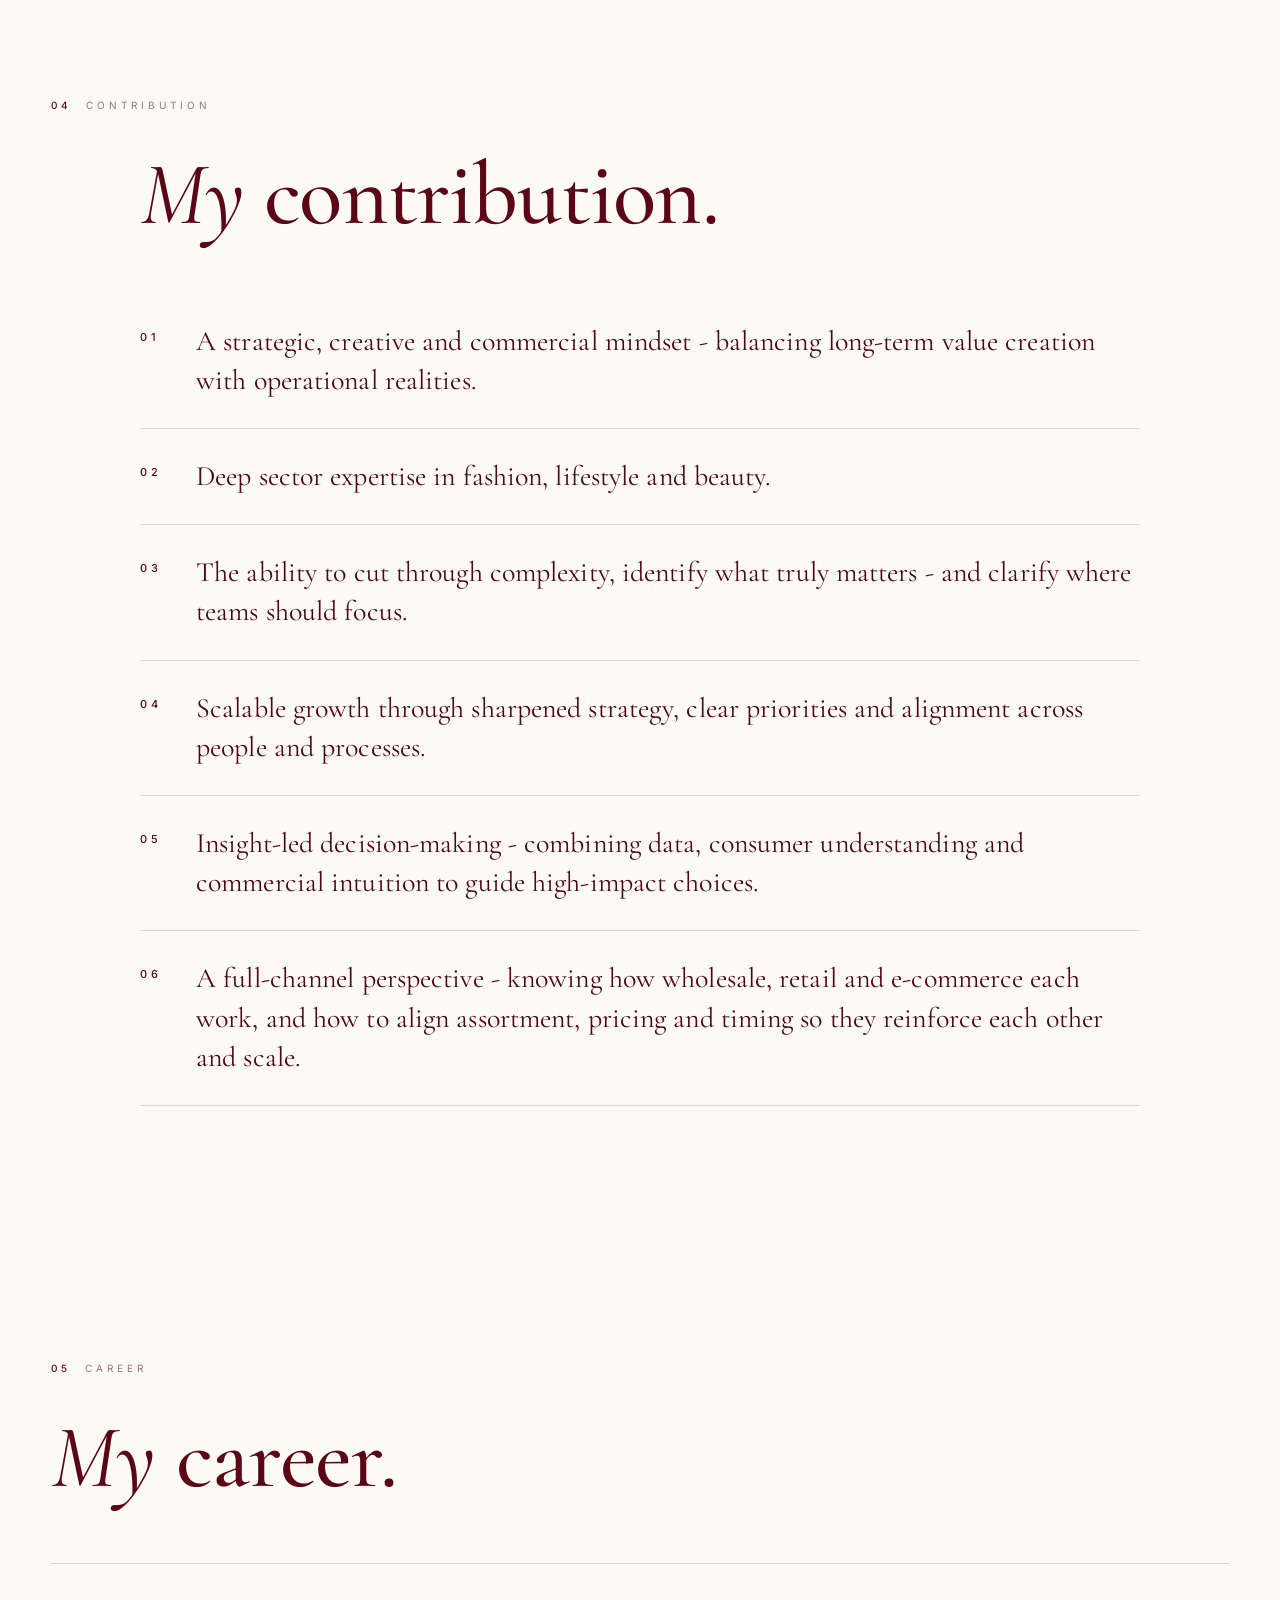
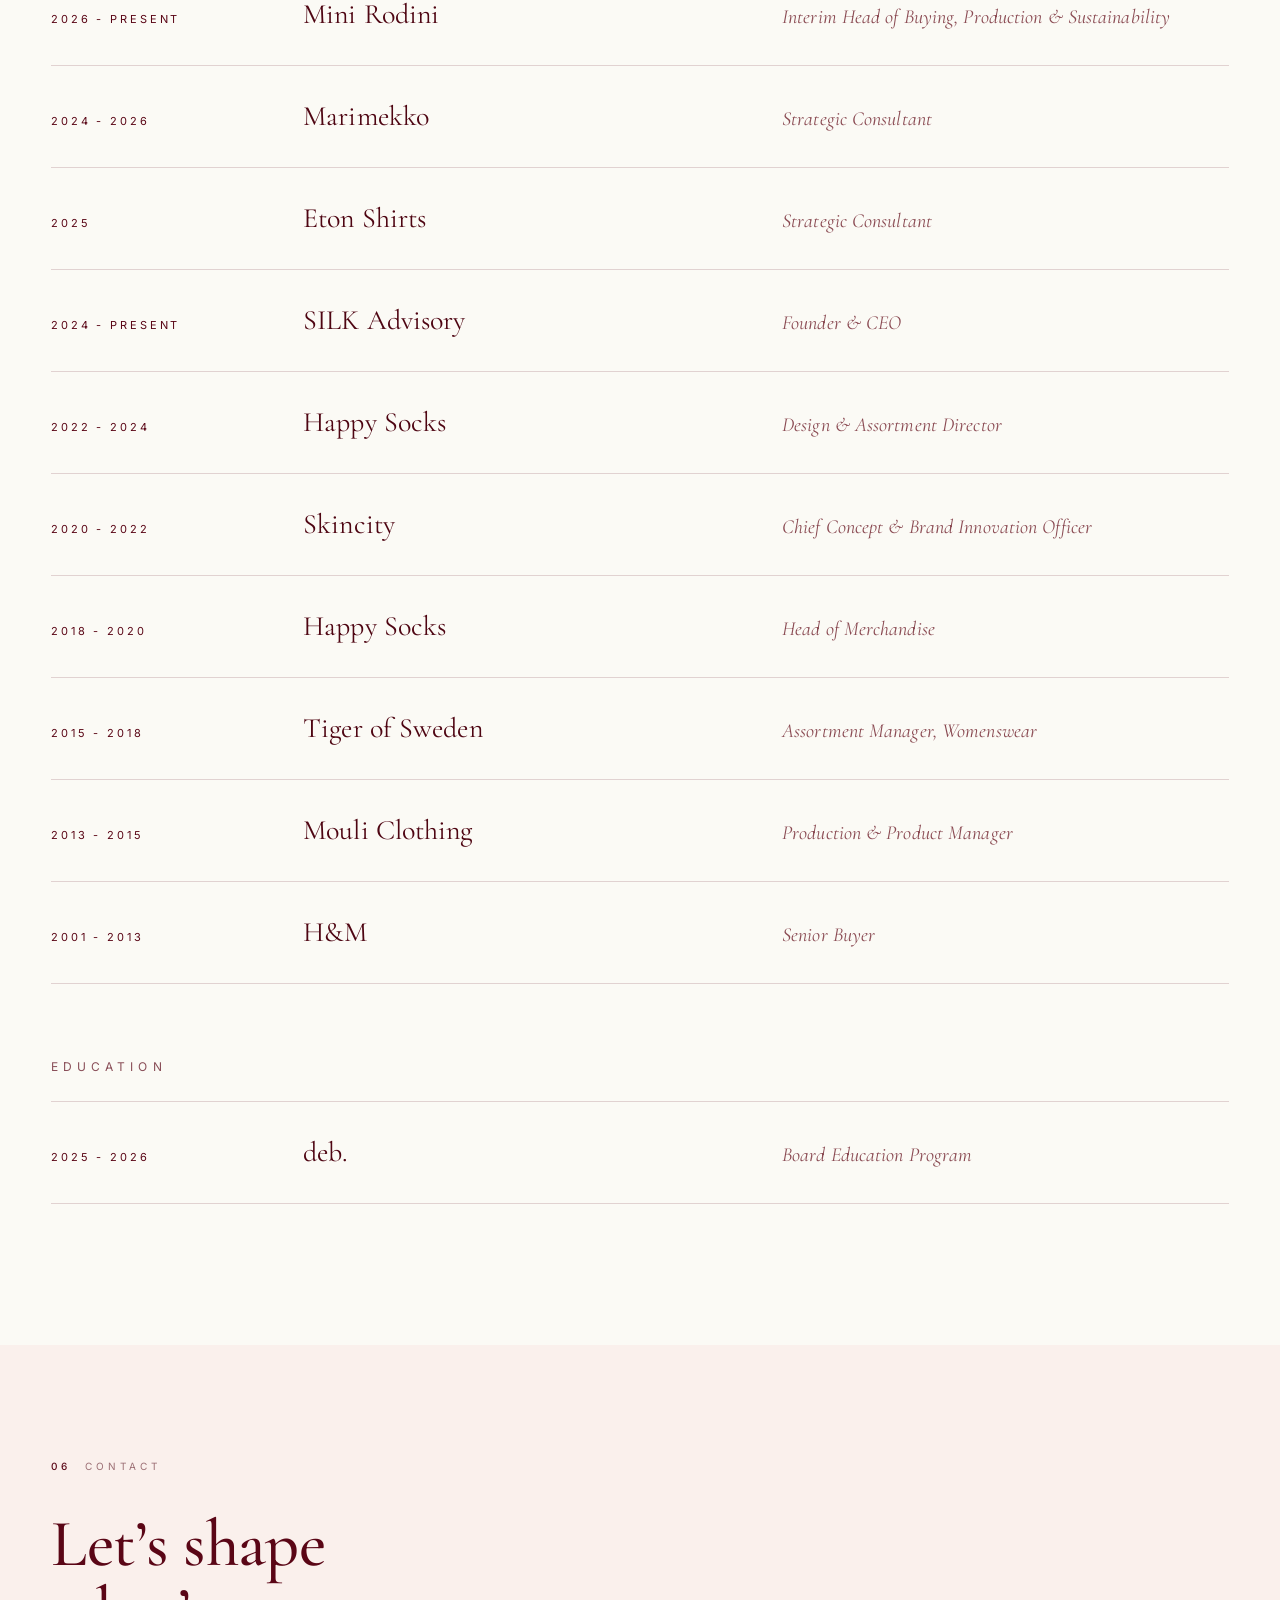
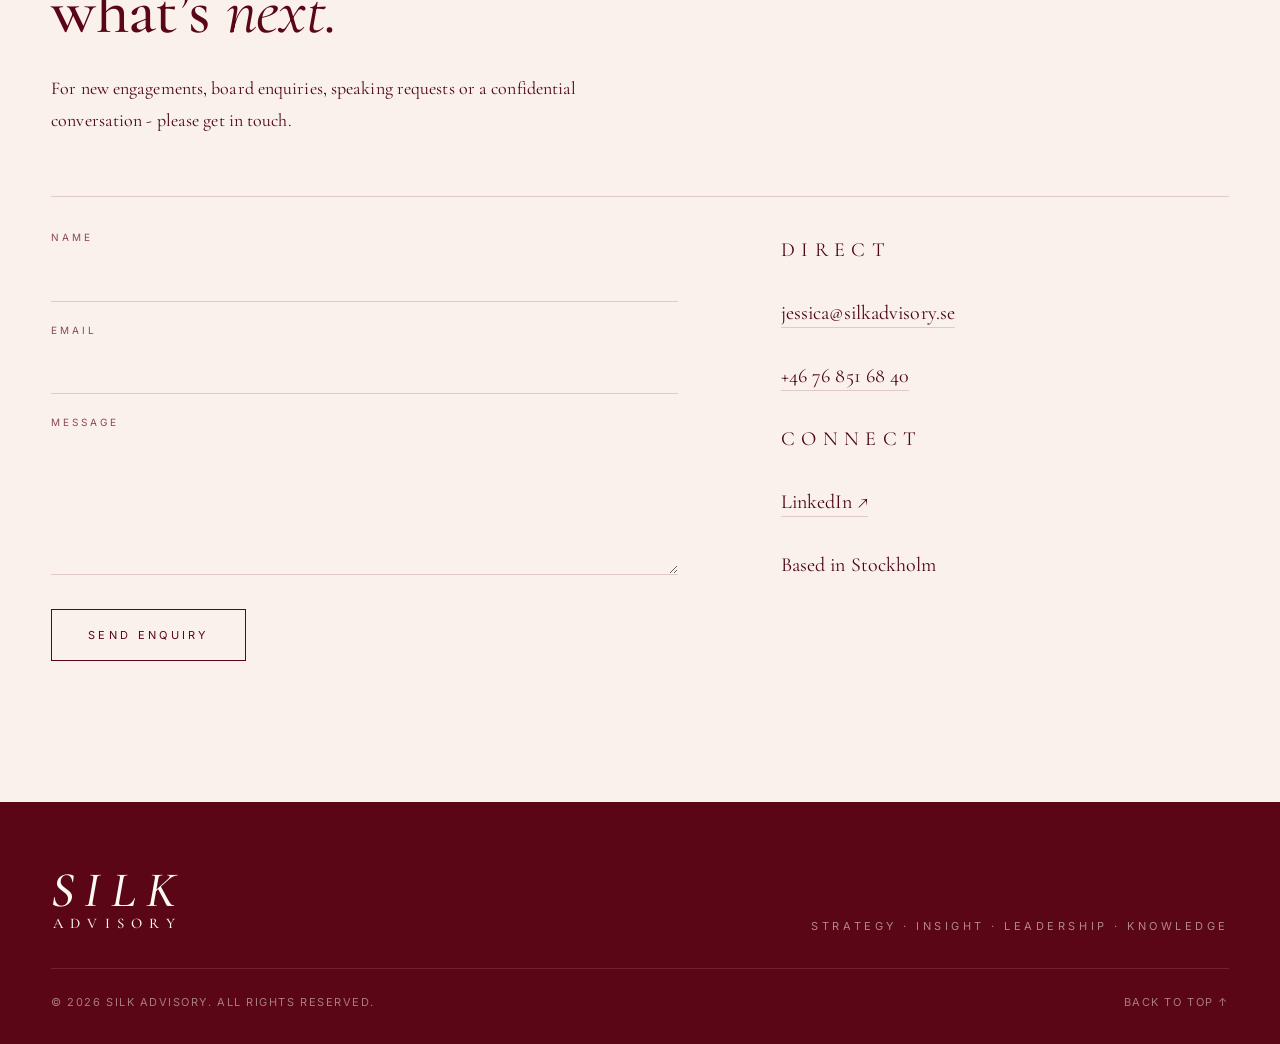
==== commit ab756915: "Move TINI after Eton in brands strip Co-Authored-By: Claude Opus 5.5 <noreply@anthropic.com> Claude-" ====
--- a/index.html
+++ b/index.html
@@ -111,8 +111,8 @@
       <ul class="brands__list">
         <li>Mini Rodini</li>
         <li>Marimekko</li>
+        <li>Eton</li>
         <li>TINI</li>
-        <li>Eton</li>
         <li>Happy Socks</li>
         <li>Skincity</li>
         <li>Tiger of Sweden</li>
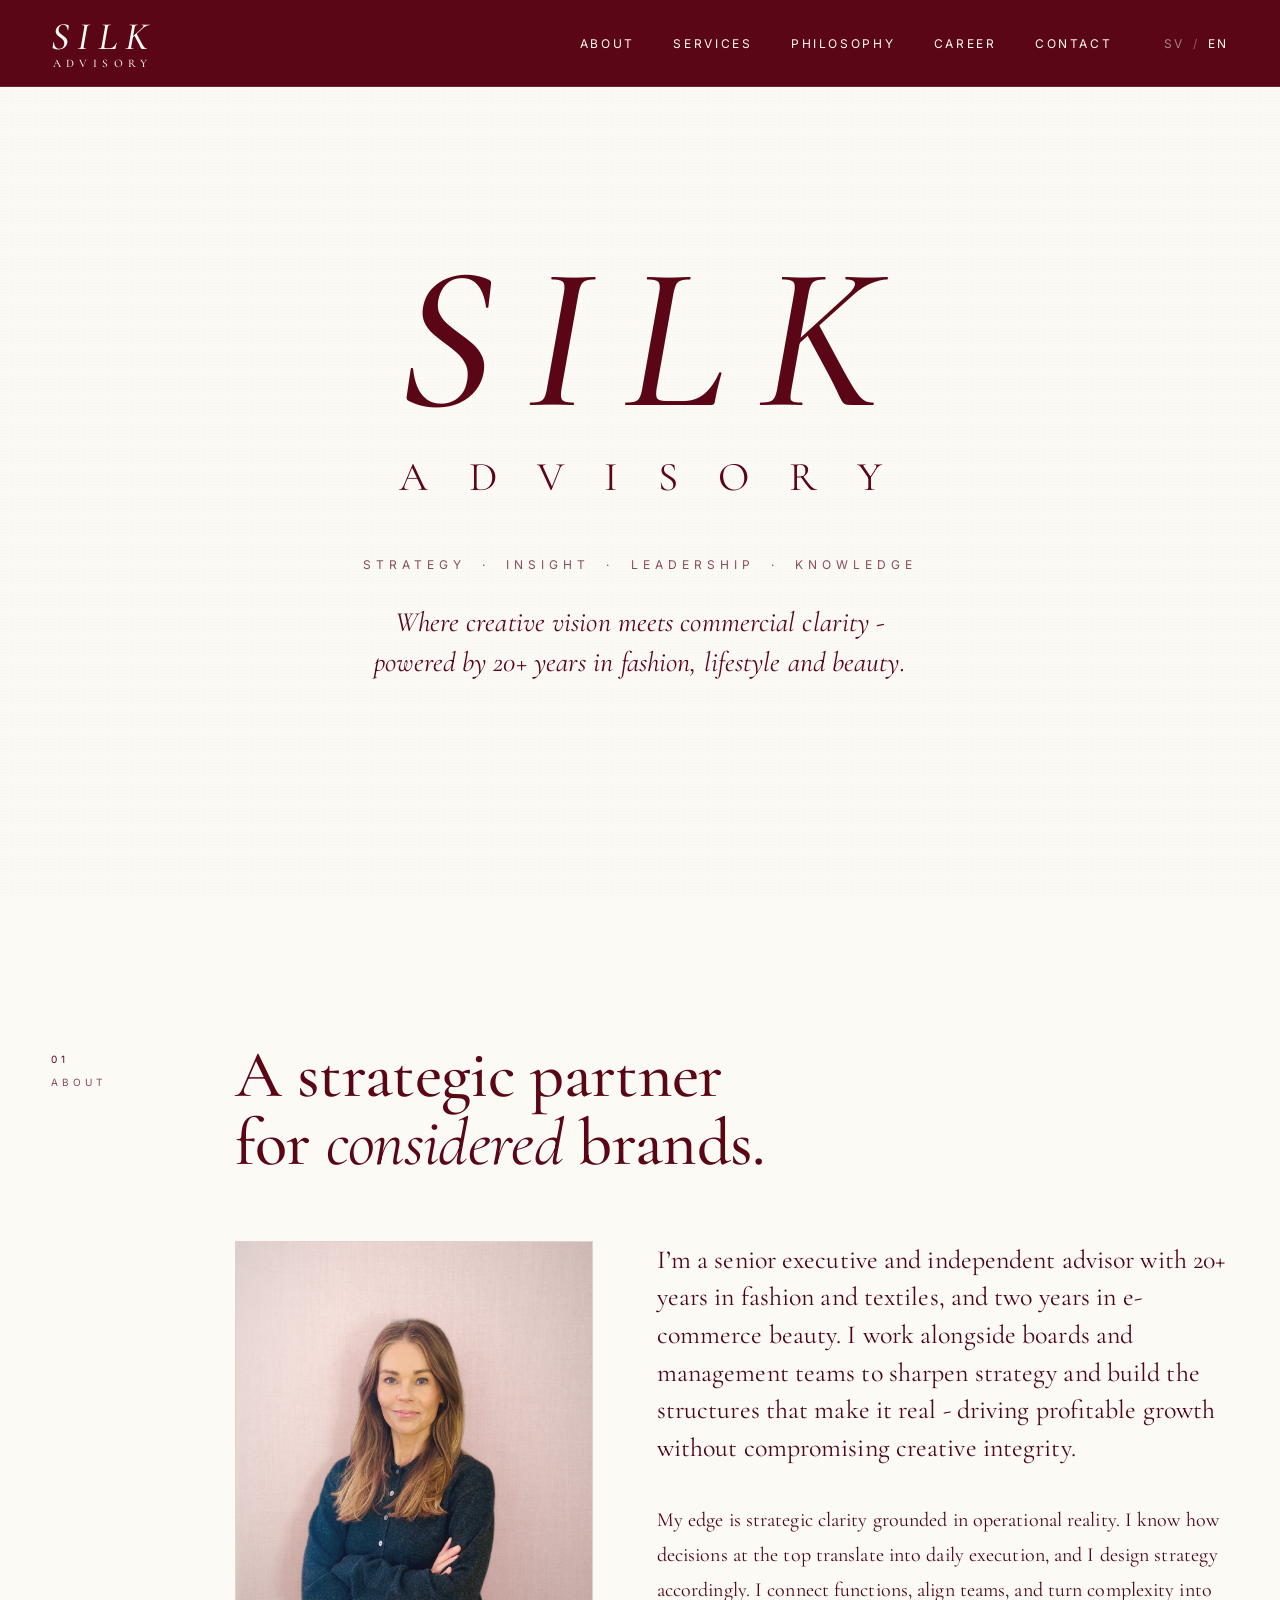
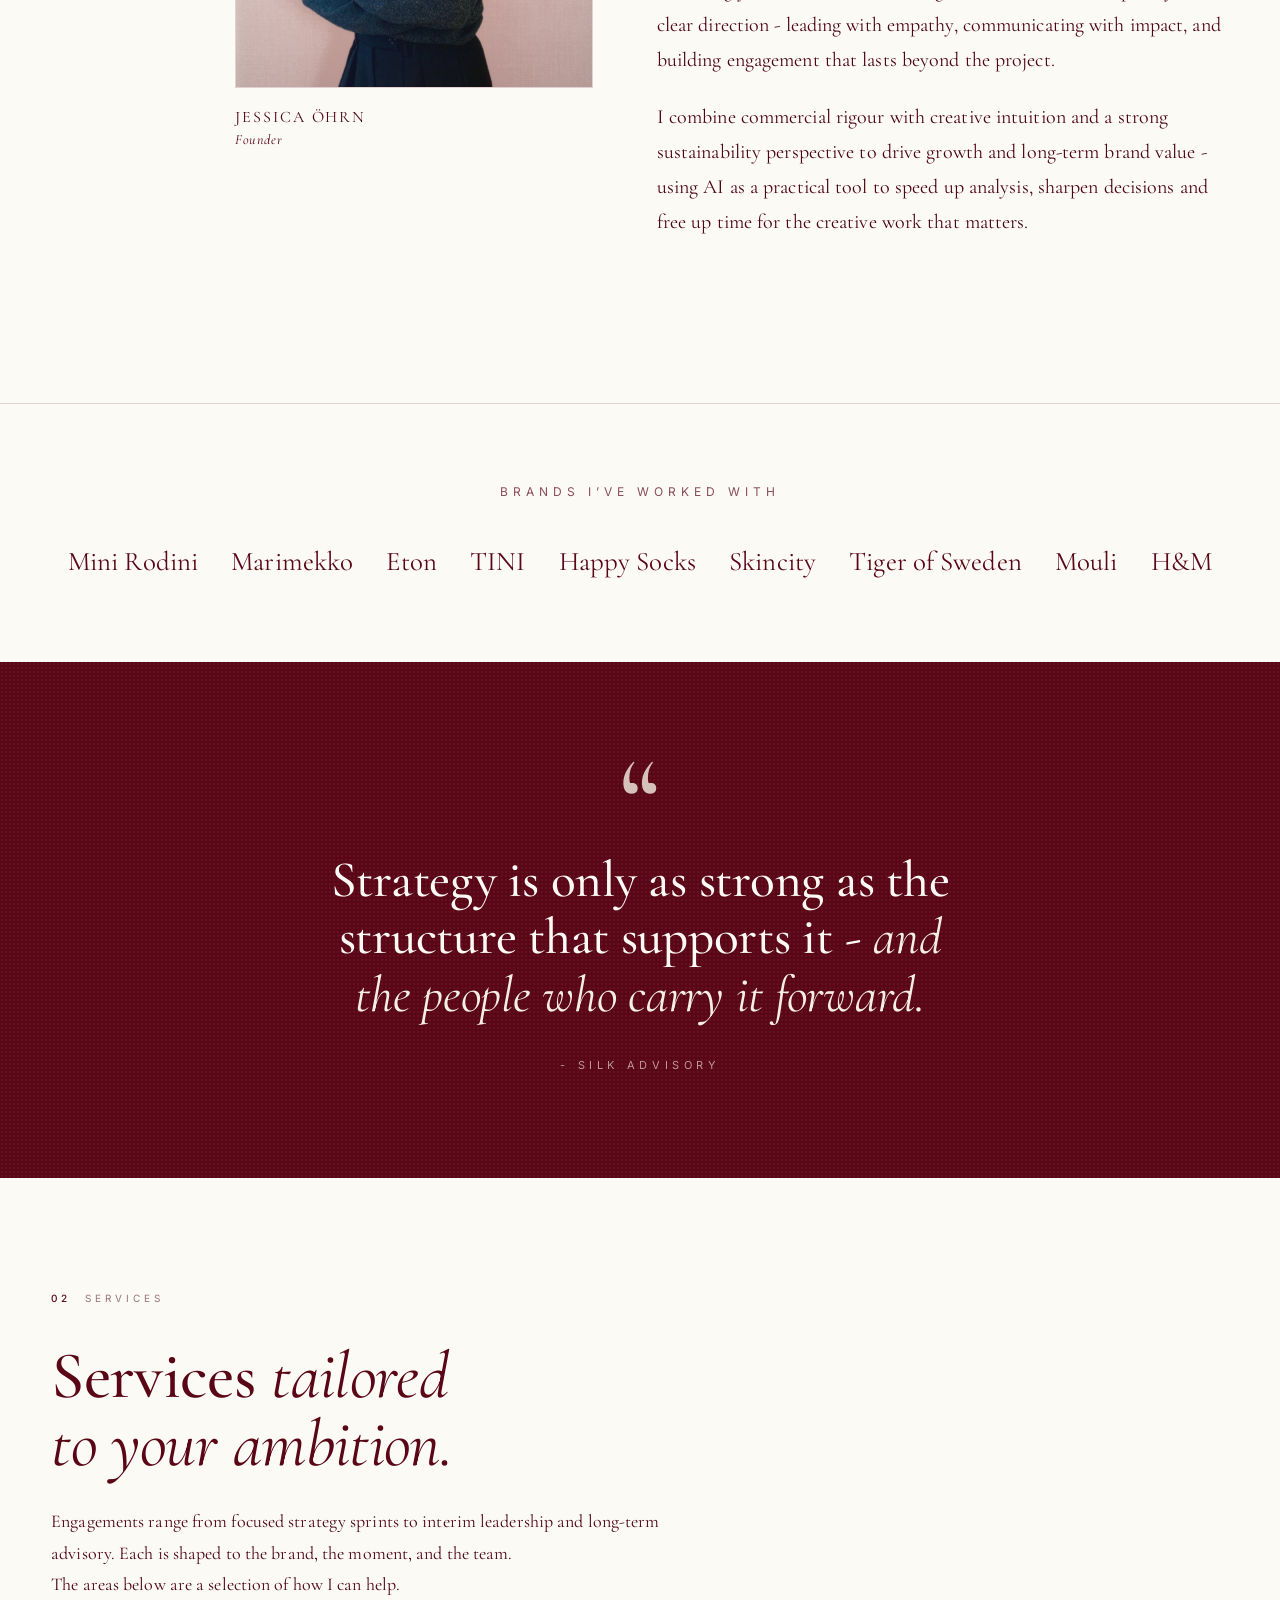
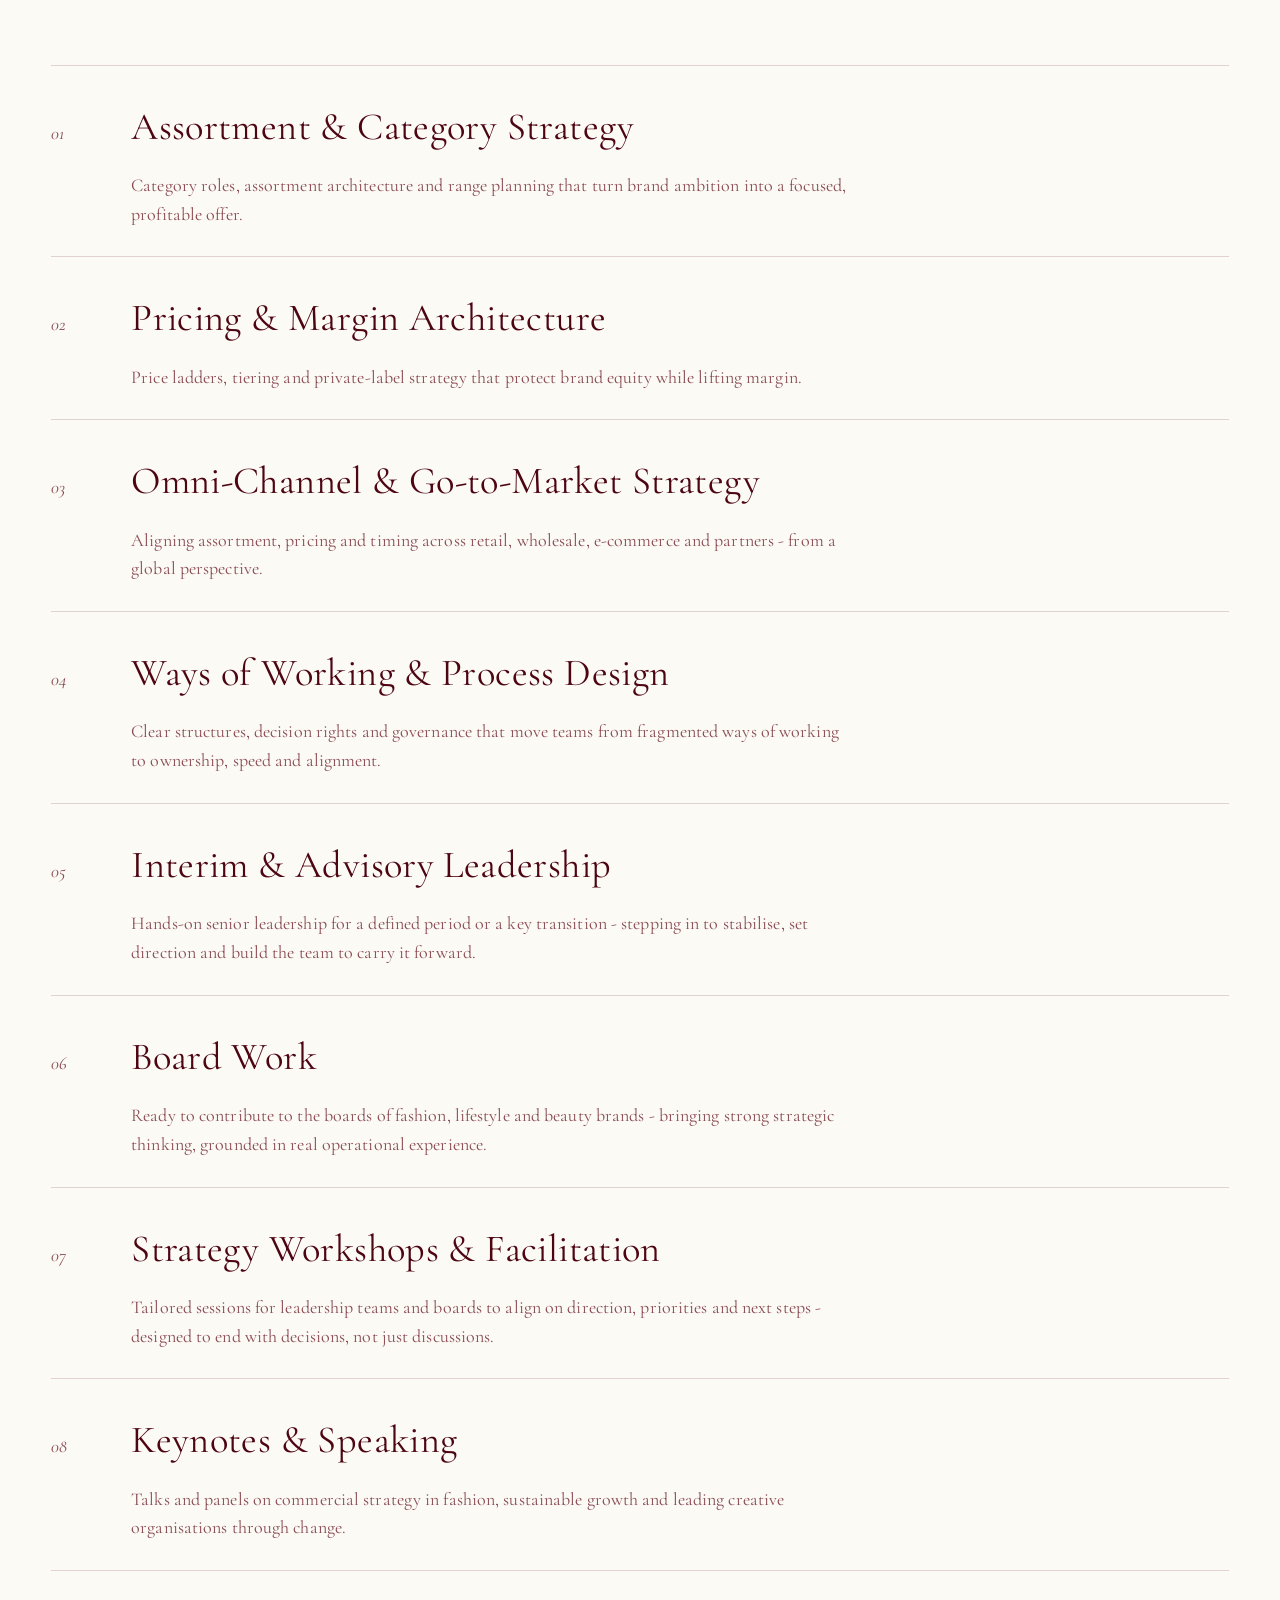
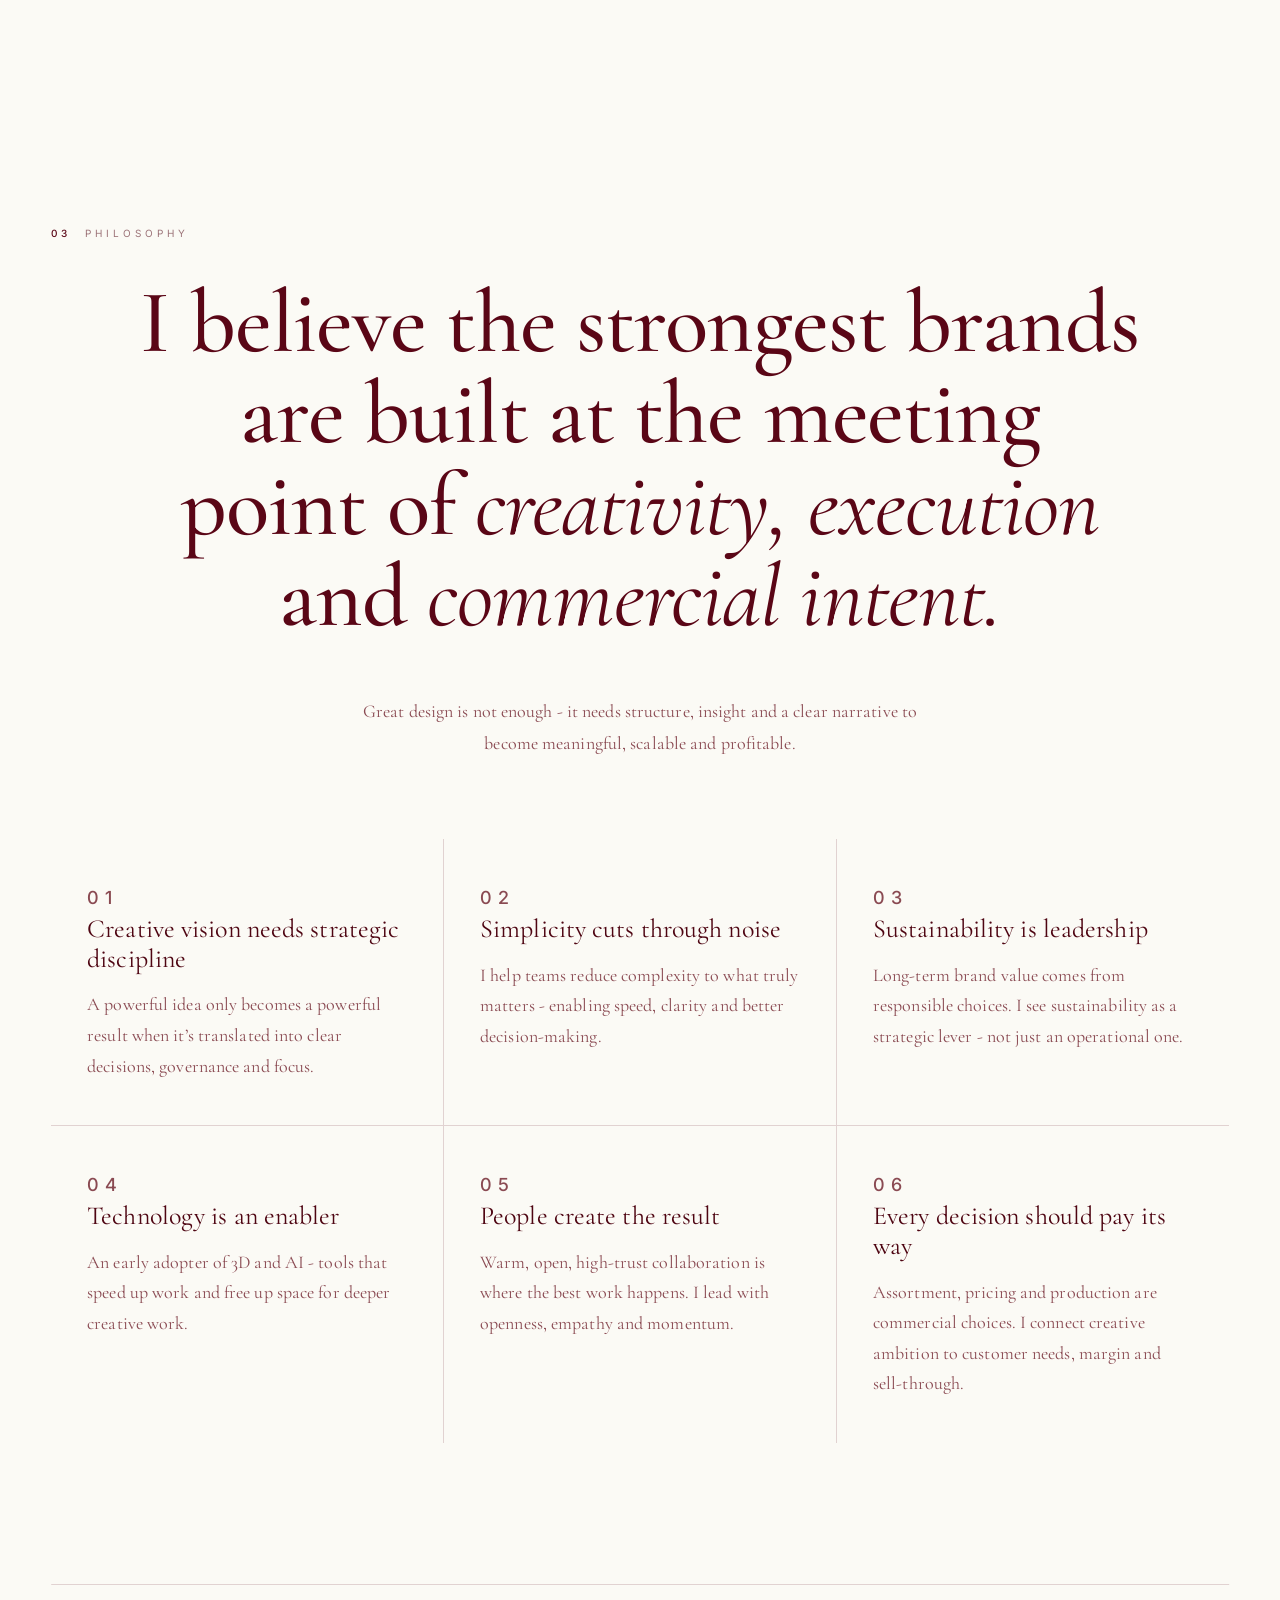
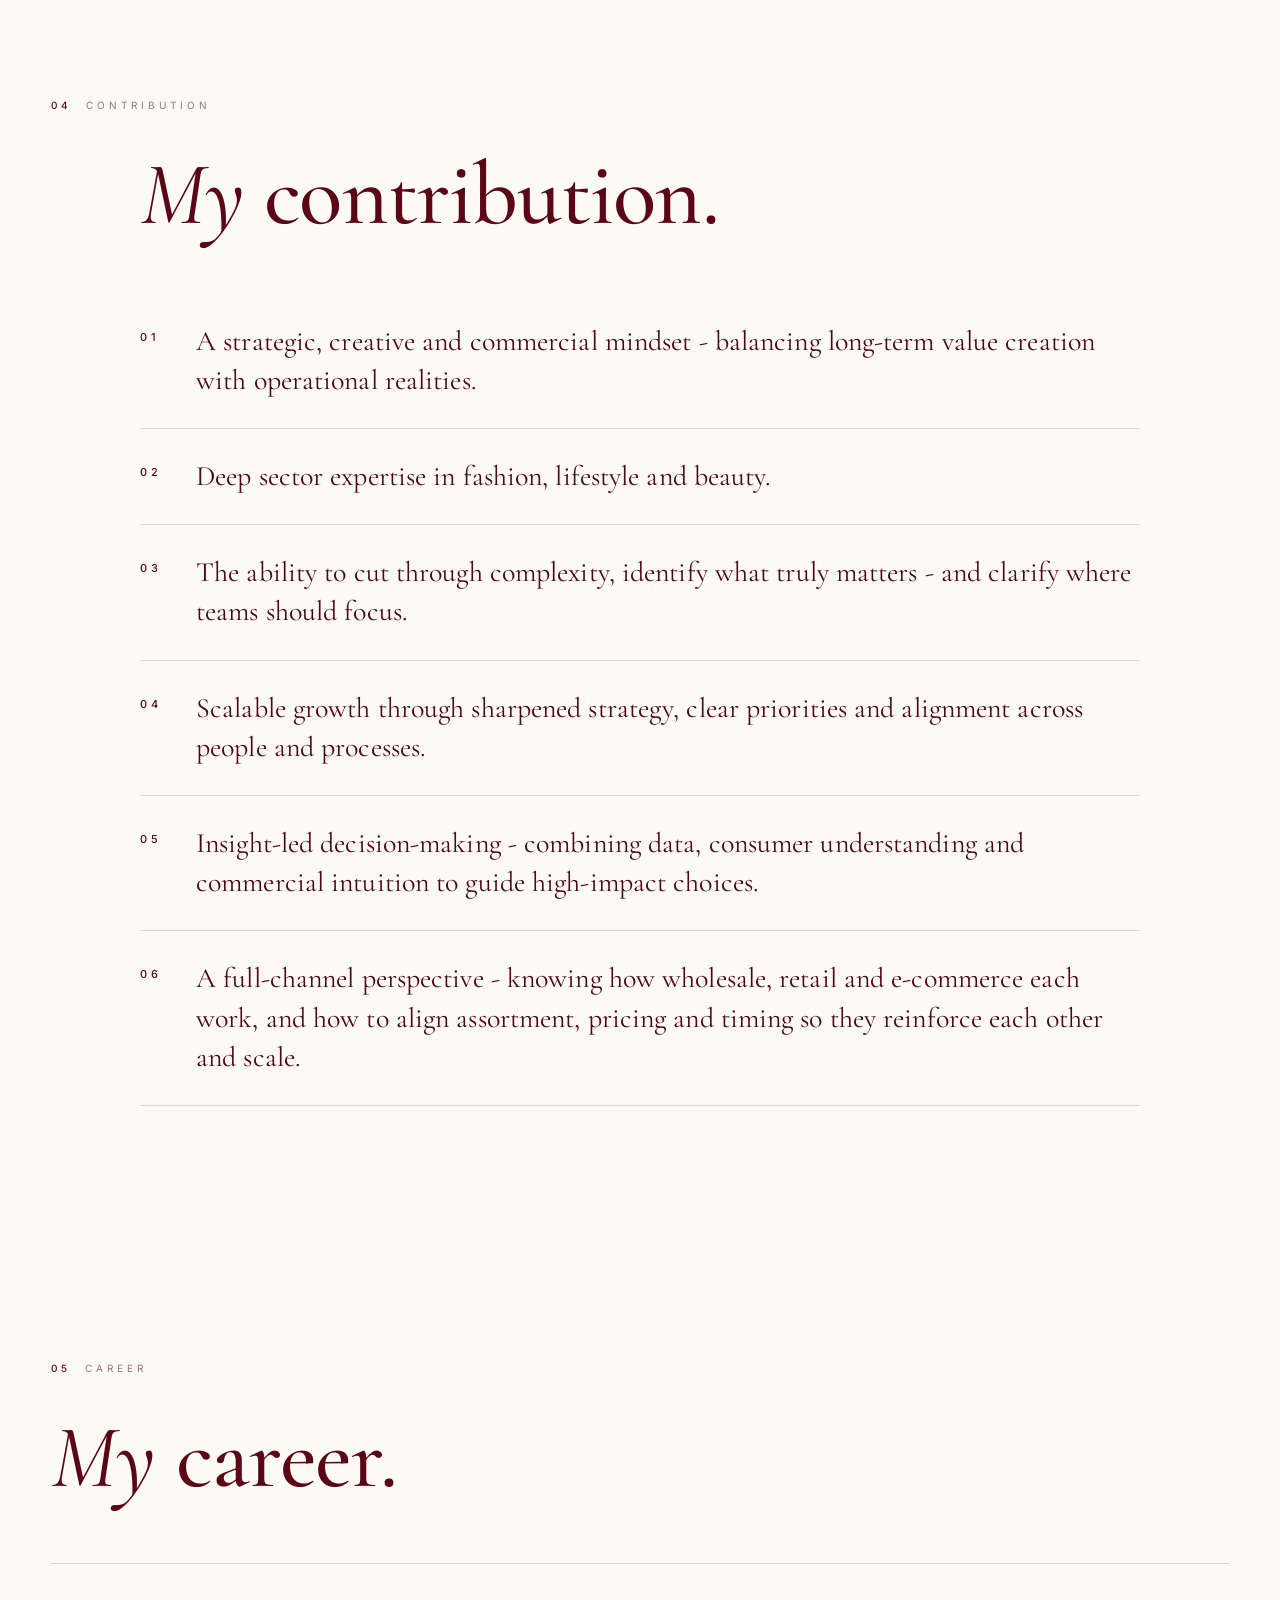
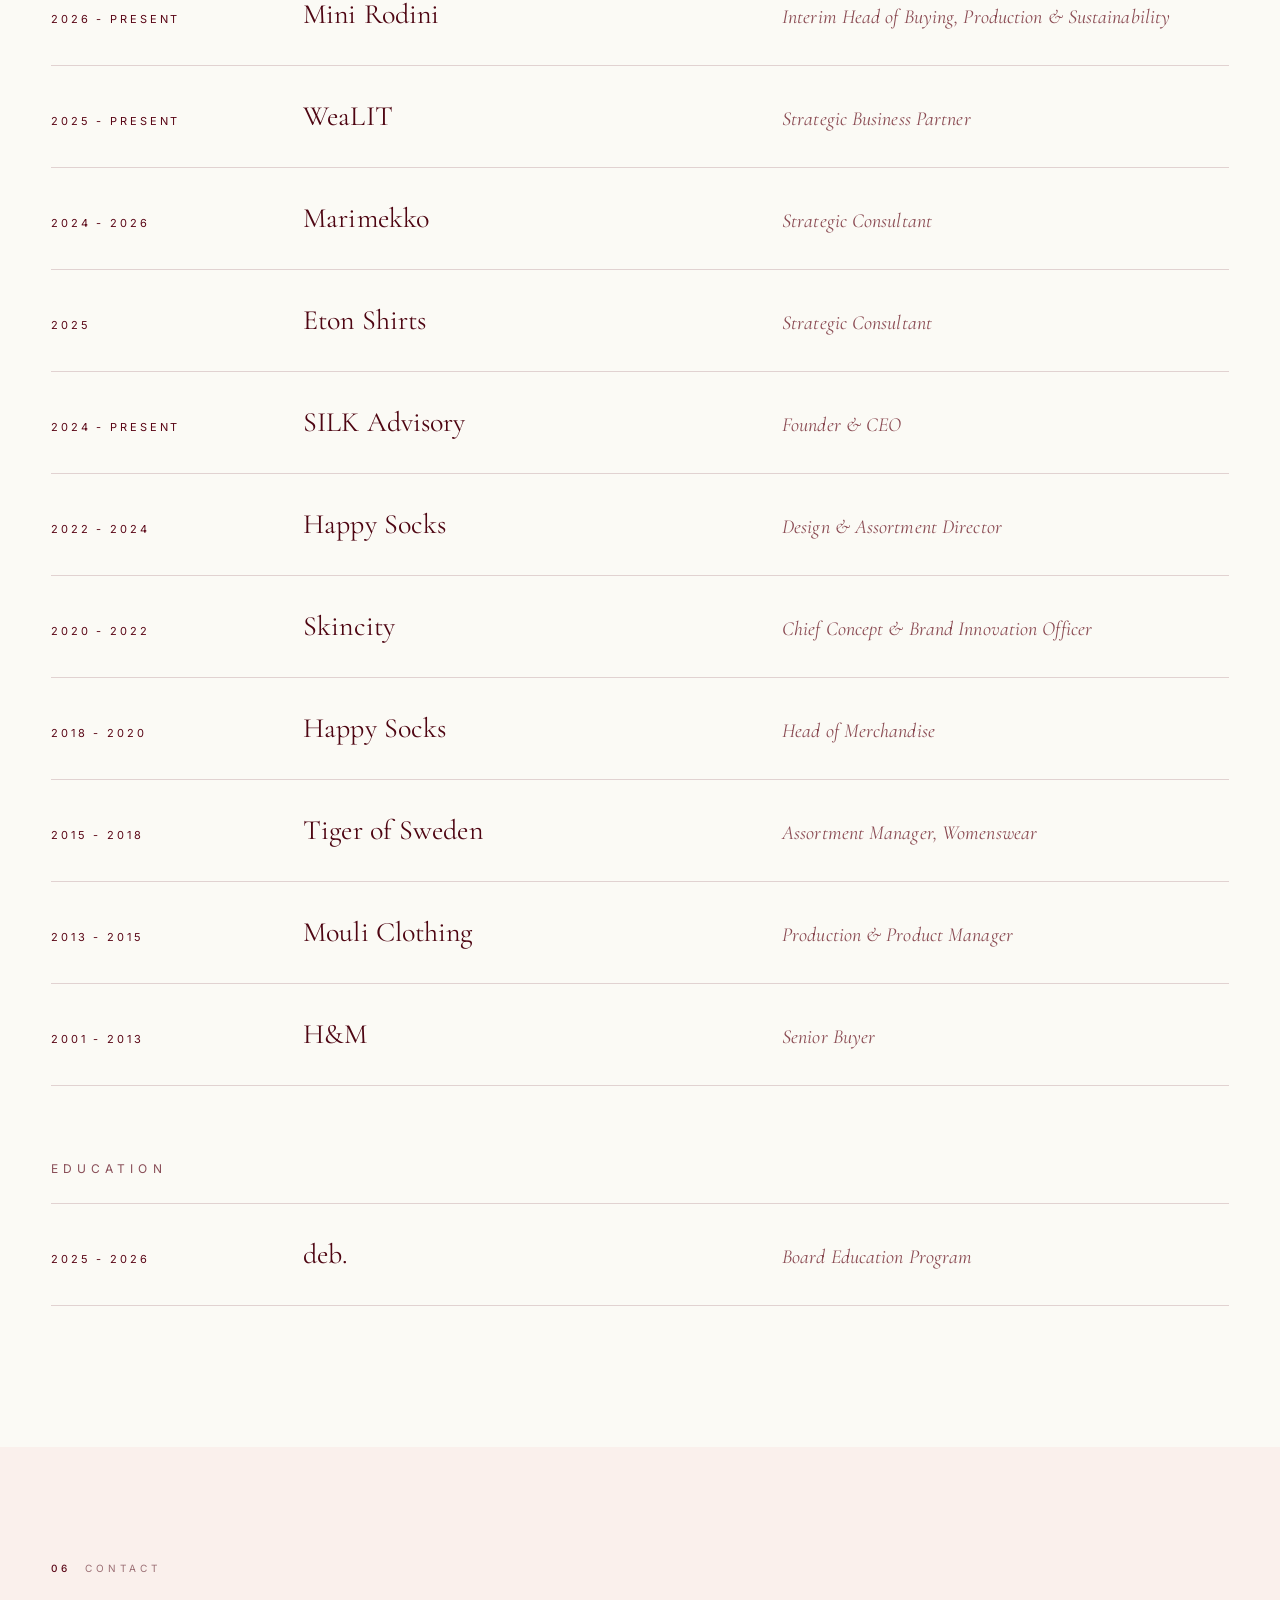
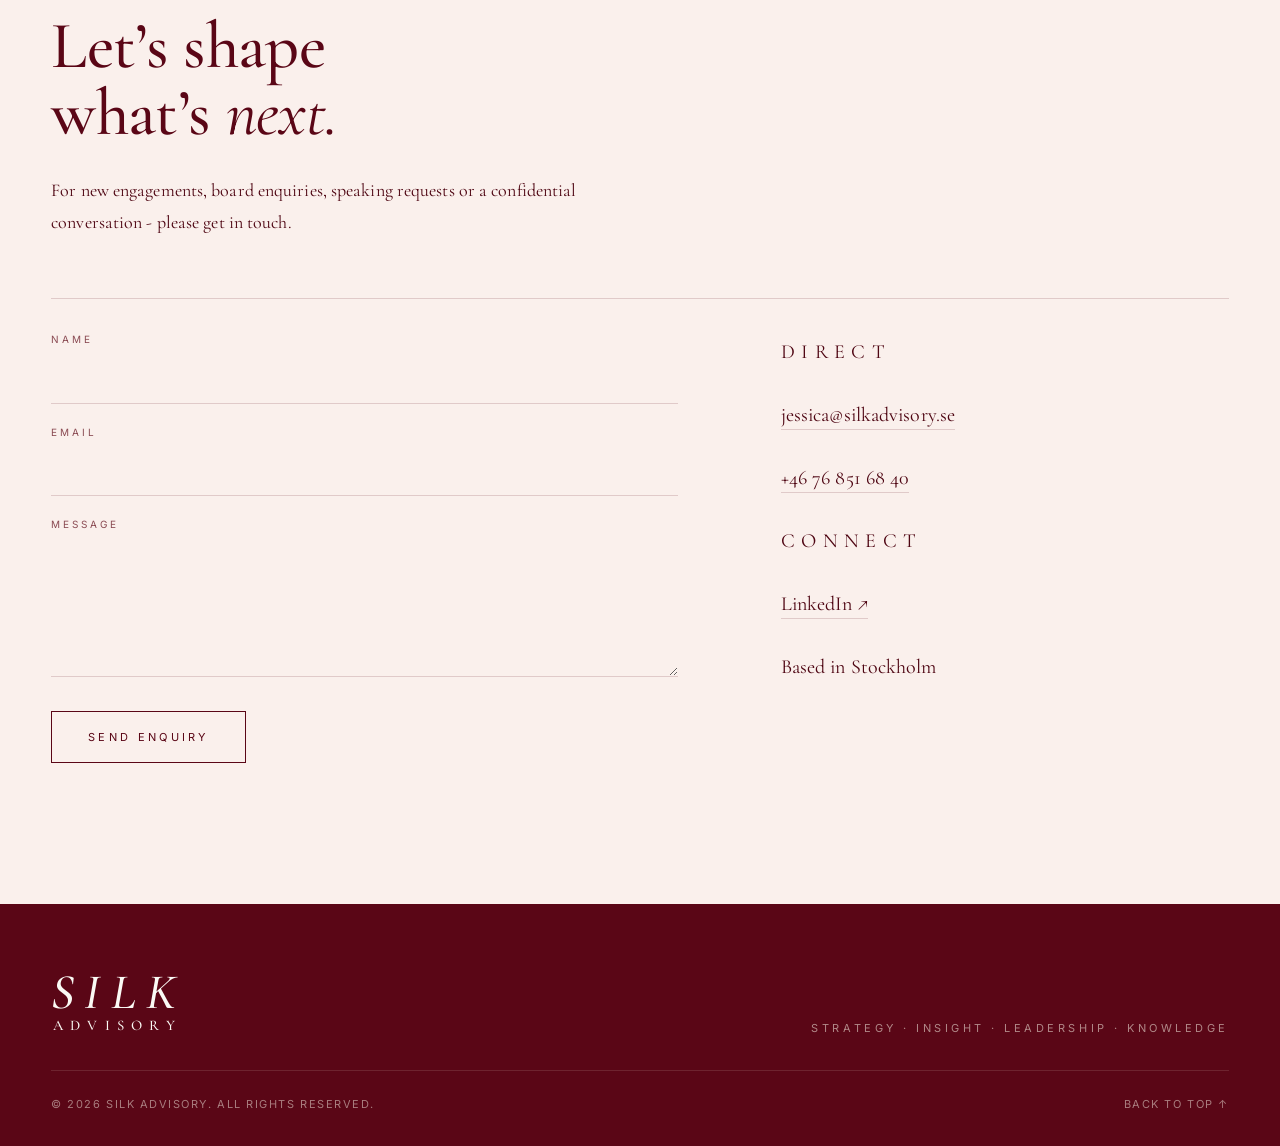
==== commit 842df367: "Add WeaLIT to career Co-Authored-By: Claude Opus 5.5 <noreply@anthropic.com> Claude-Session: https:/" ====
--- a/index.html
+++ b/index.html
@@ -250,6 +250,11 @@
         <span class="t-year" data-i18n="car.y1">2026 - present</span>
         <span class="t-co">Mini Rodini</span>
         <span class="t-role">Interim Head of Buying, Production &amp; Sustainability</span>
+      </li>
+      <li>
+        <span class="t-year" data-i18n="car.y3">2025 - present</span>
+        <span class="t-co">WeaLIT</span>
+        <span class="t-role">Strategic Business Partner</span>
       </li>
       <li>
         <span class="t-year">2024 - 2026</span>
@@ -437,6 +442,7 @@
     "car.edu": "Utbildning",
     "car.y1": "2026 - nu",
     "car.y2": "2024 - nu",
+    "car.y3": "2025 - nu",
     "ct.head": "Låt oss forma<br/><em>det som kommer.</em>",
     "ct.intro": "För nya uppdrag, styrelsefrågor, föredrag eller ett konfidentiellt samtal - hör gärna av dig.",
     "ct.name": "Namn",
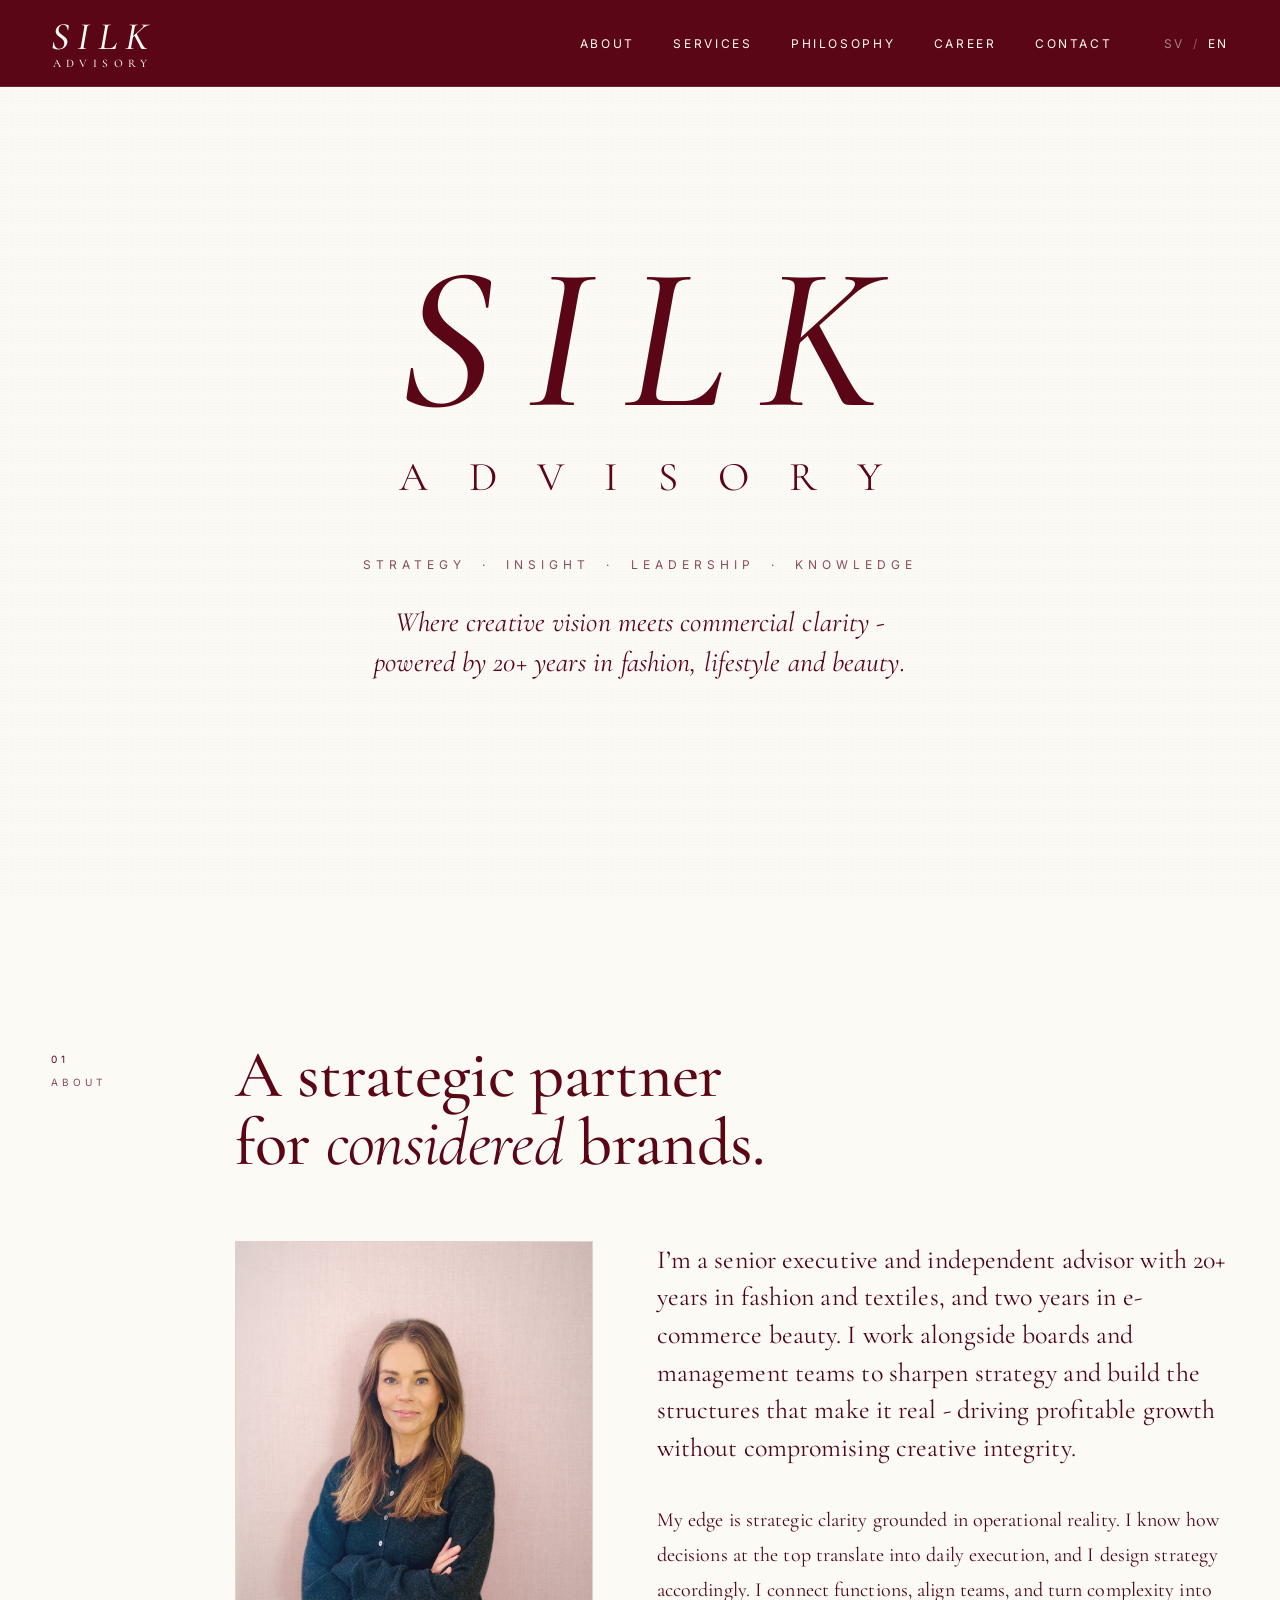
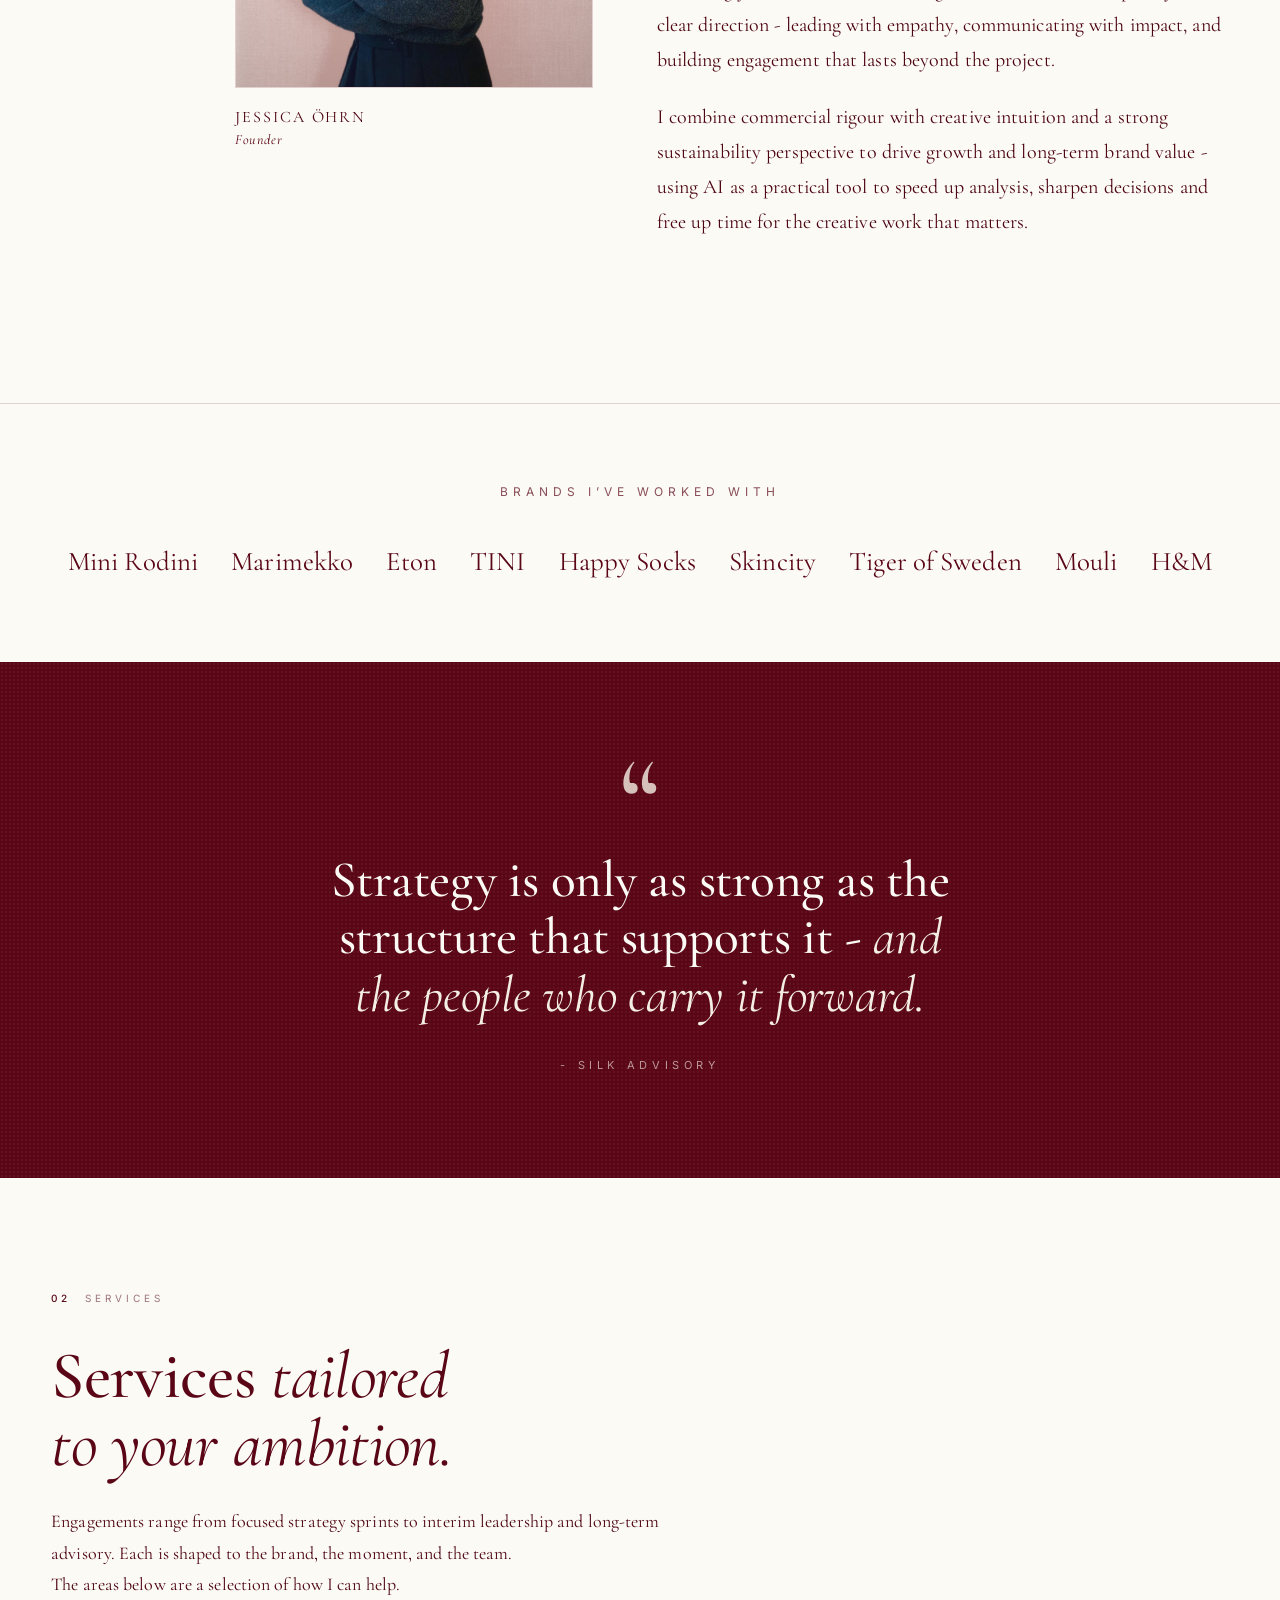
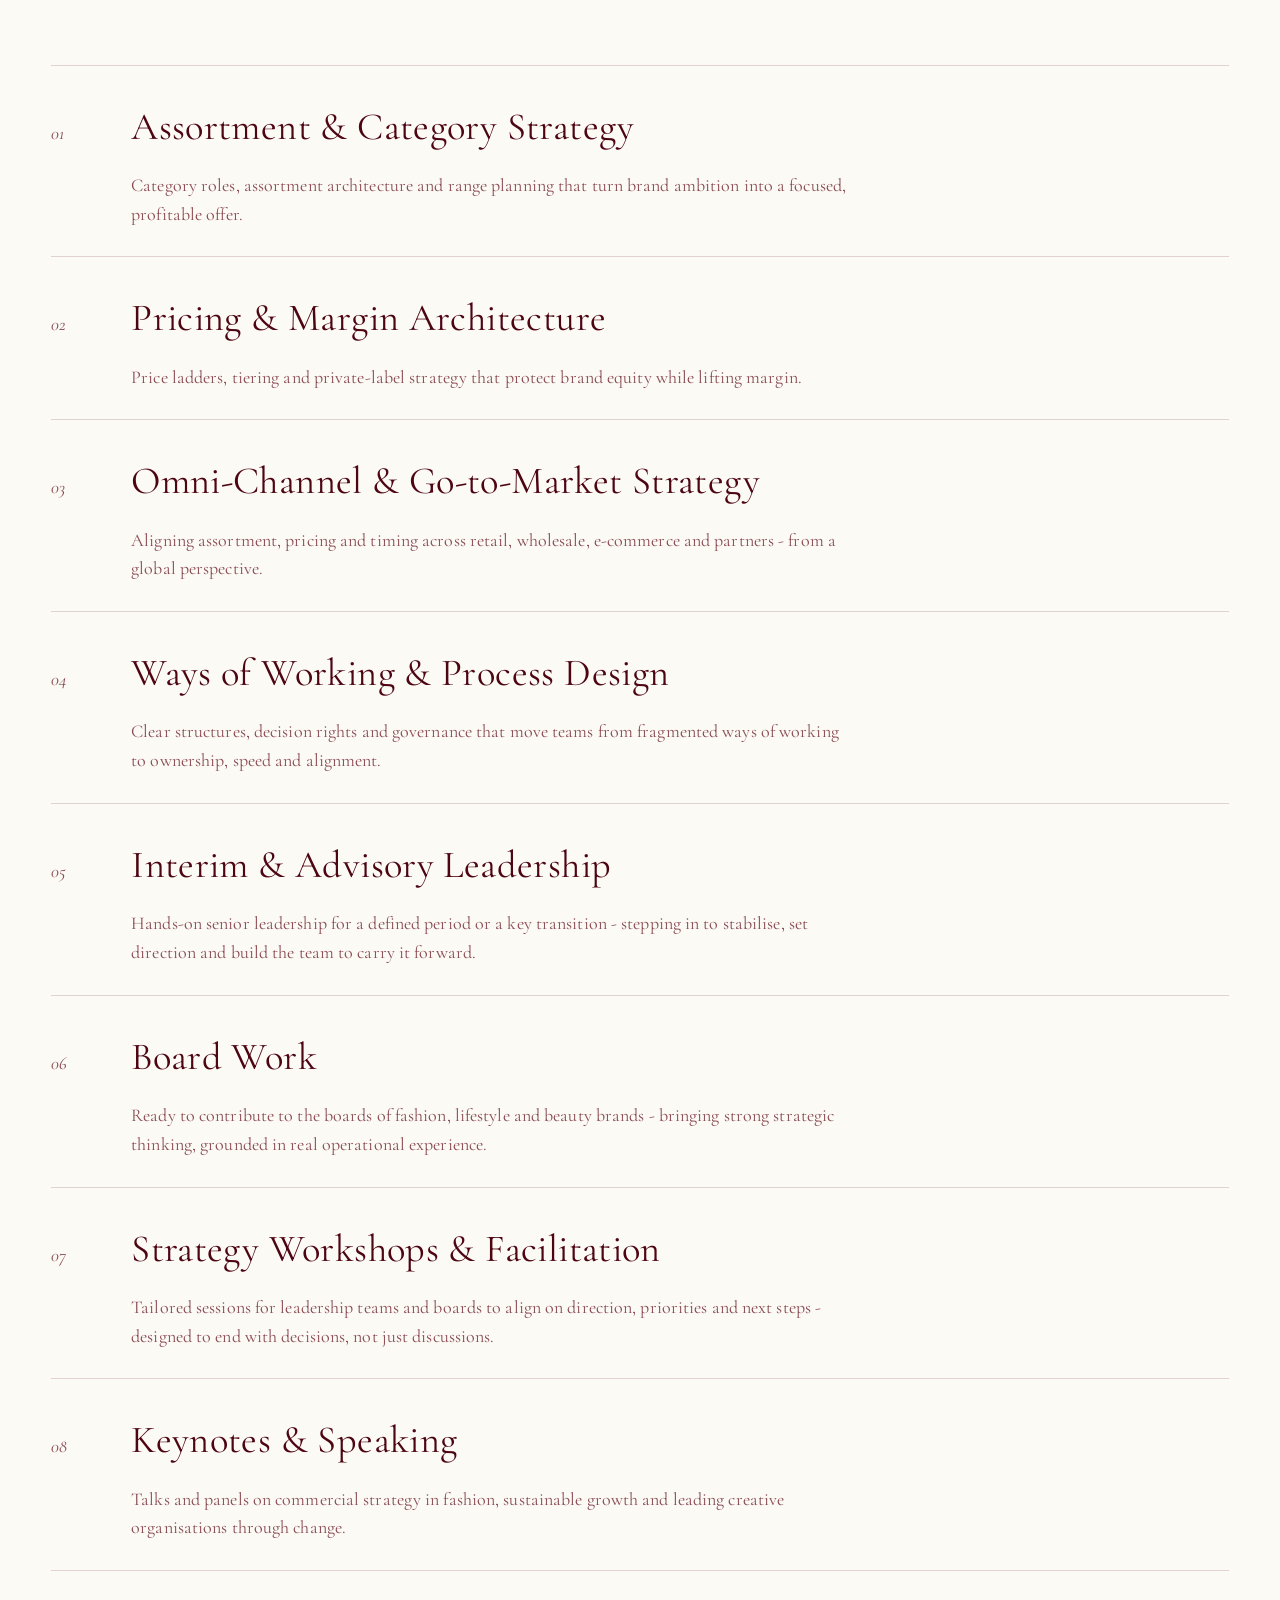
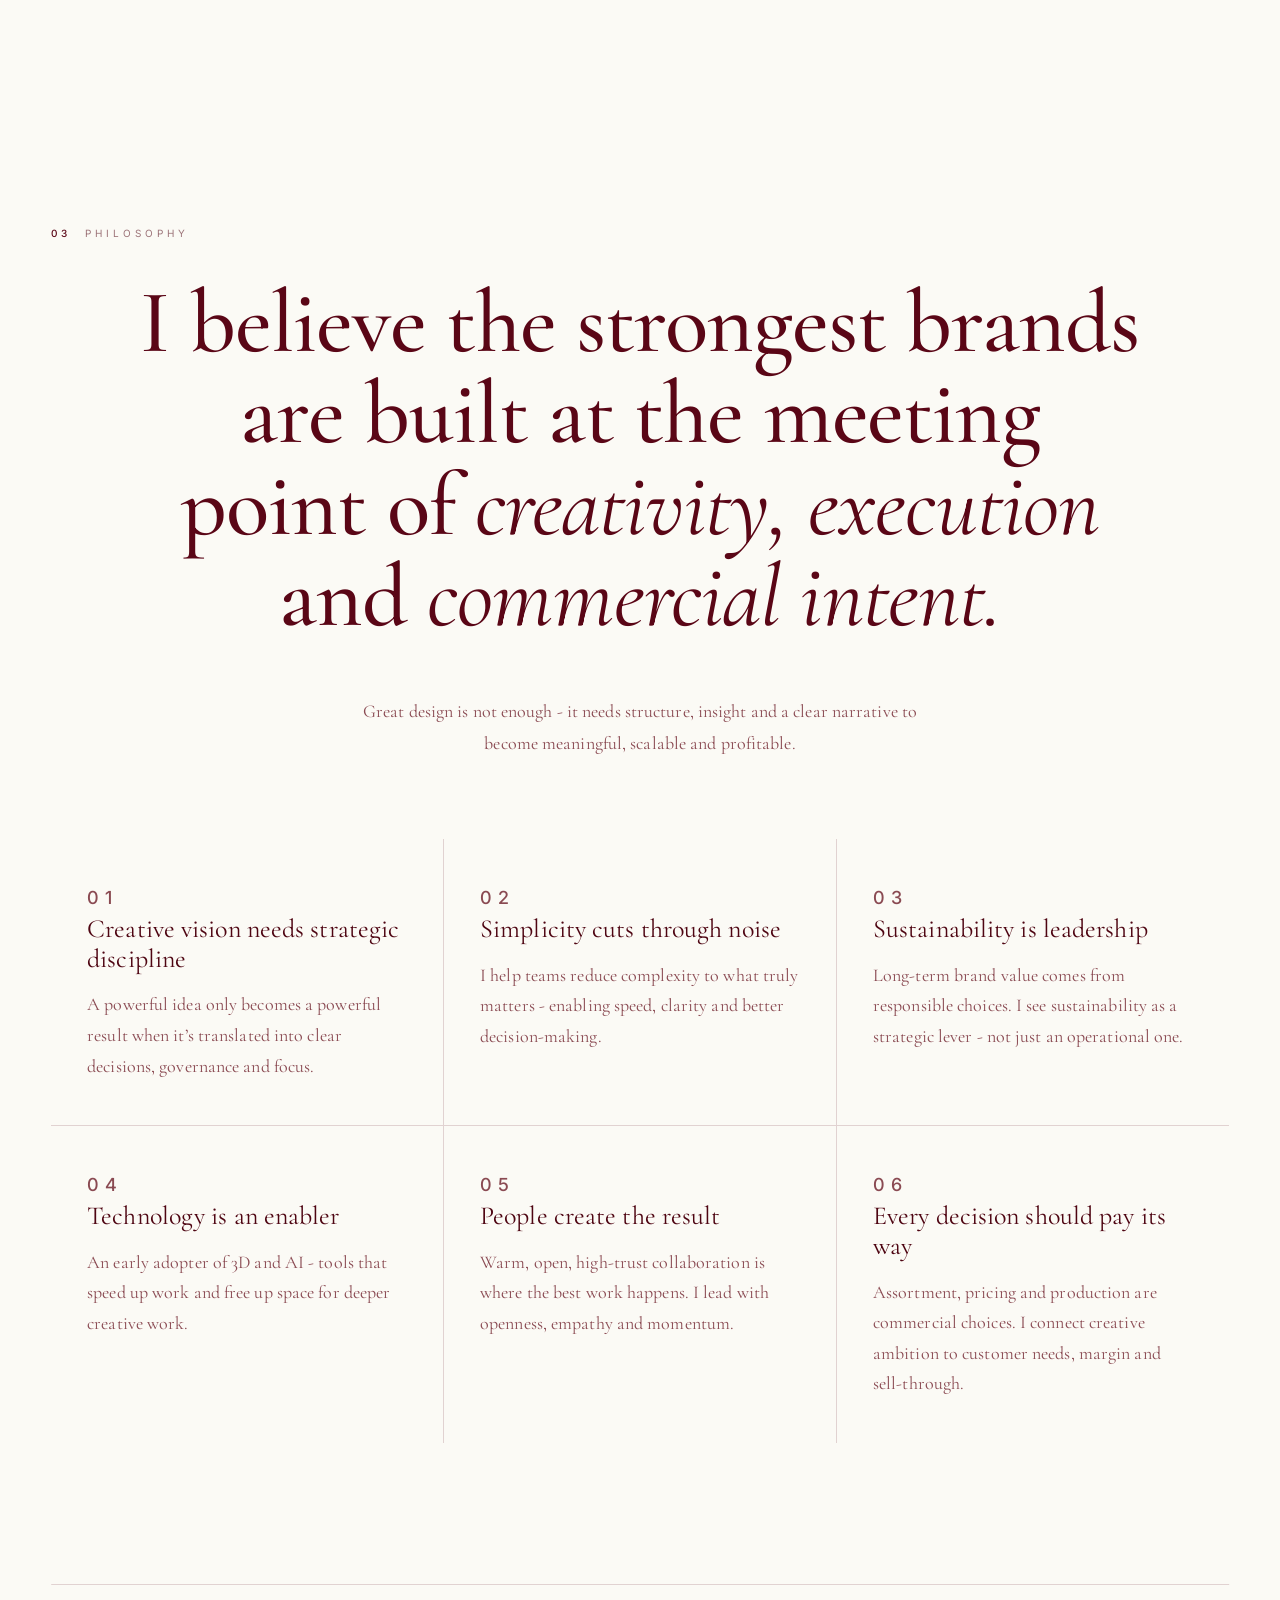
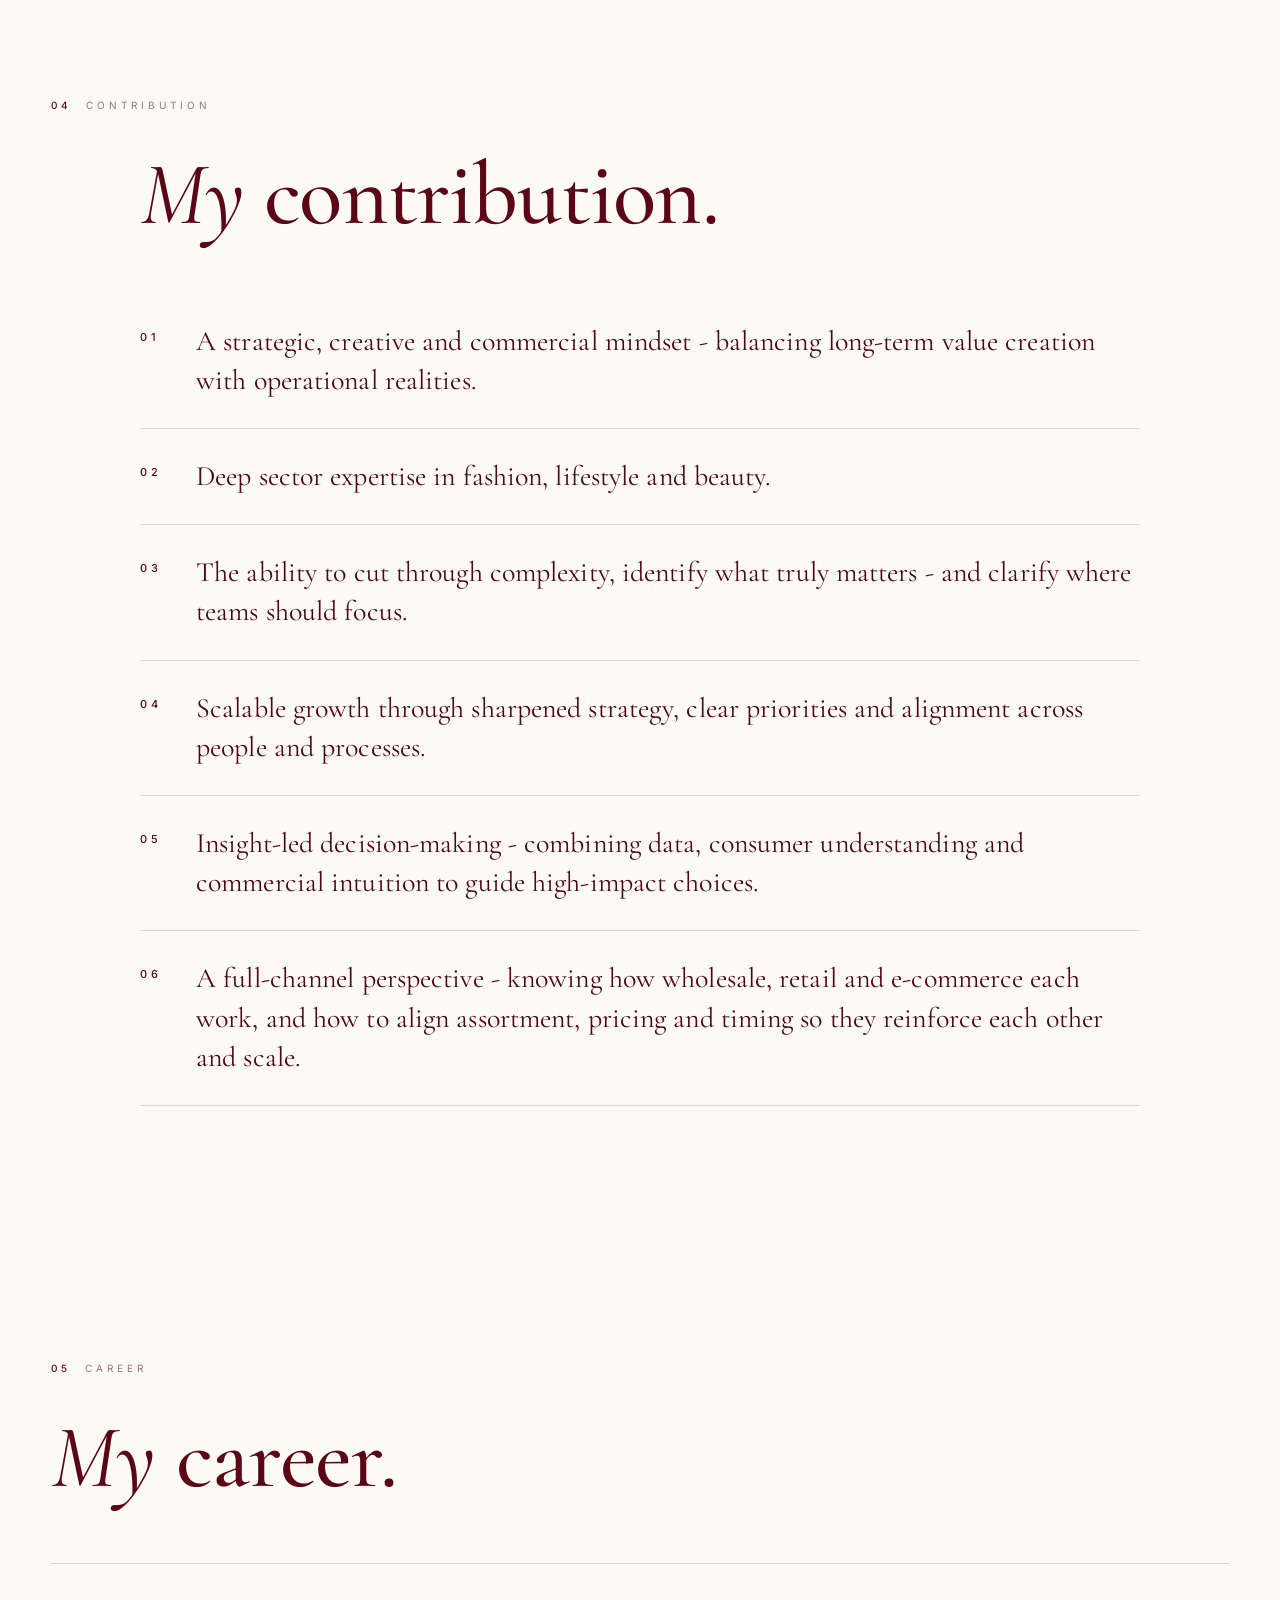
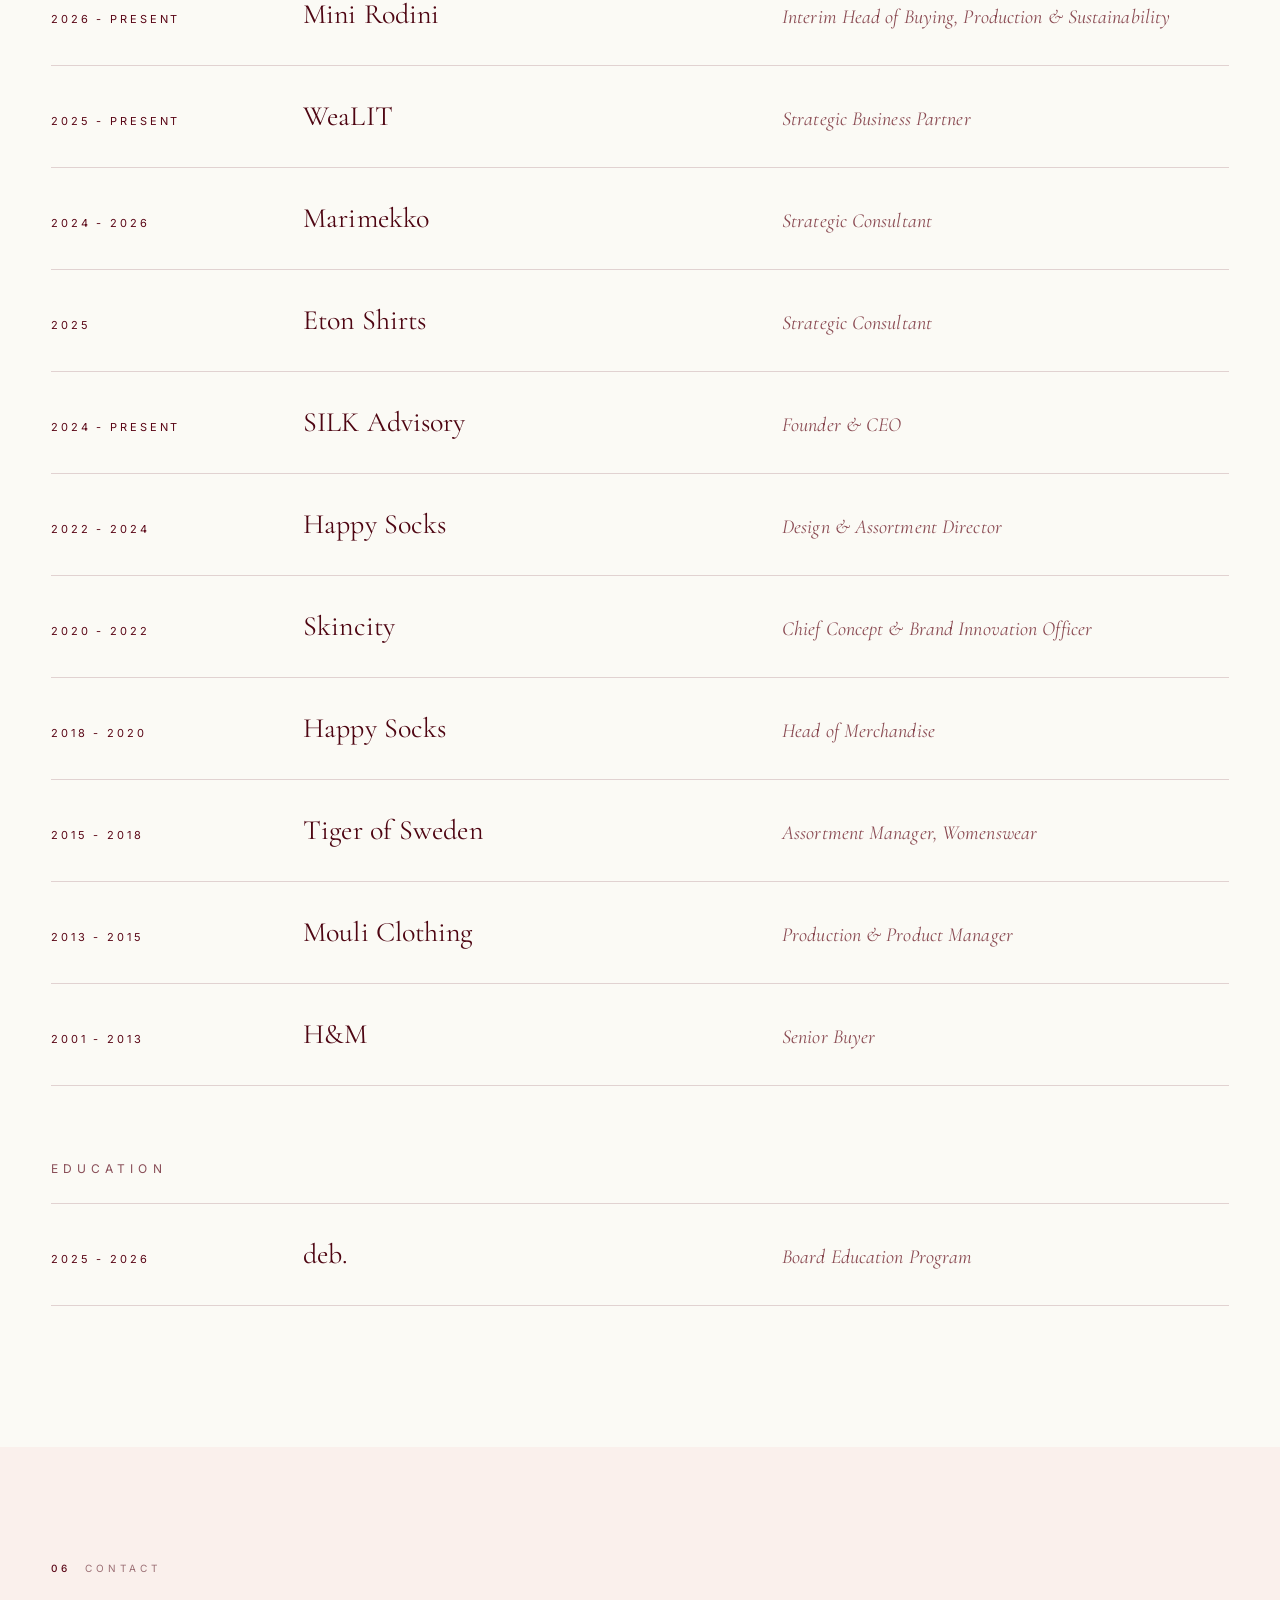
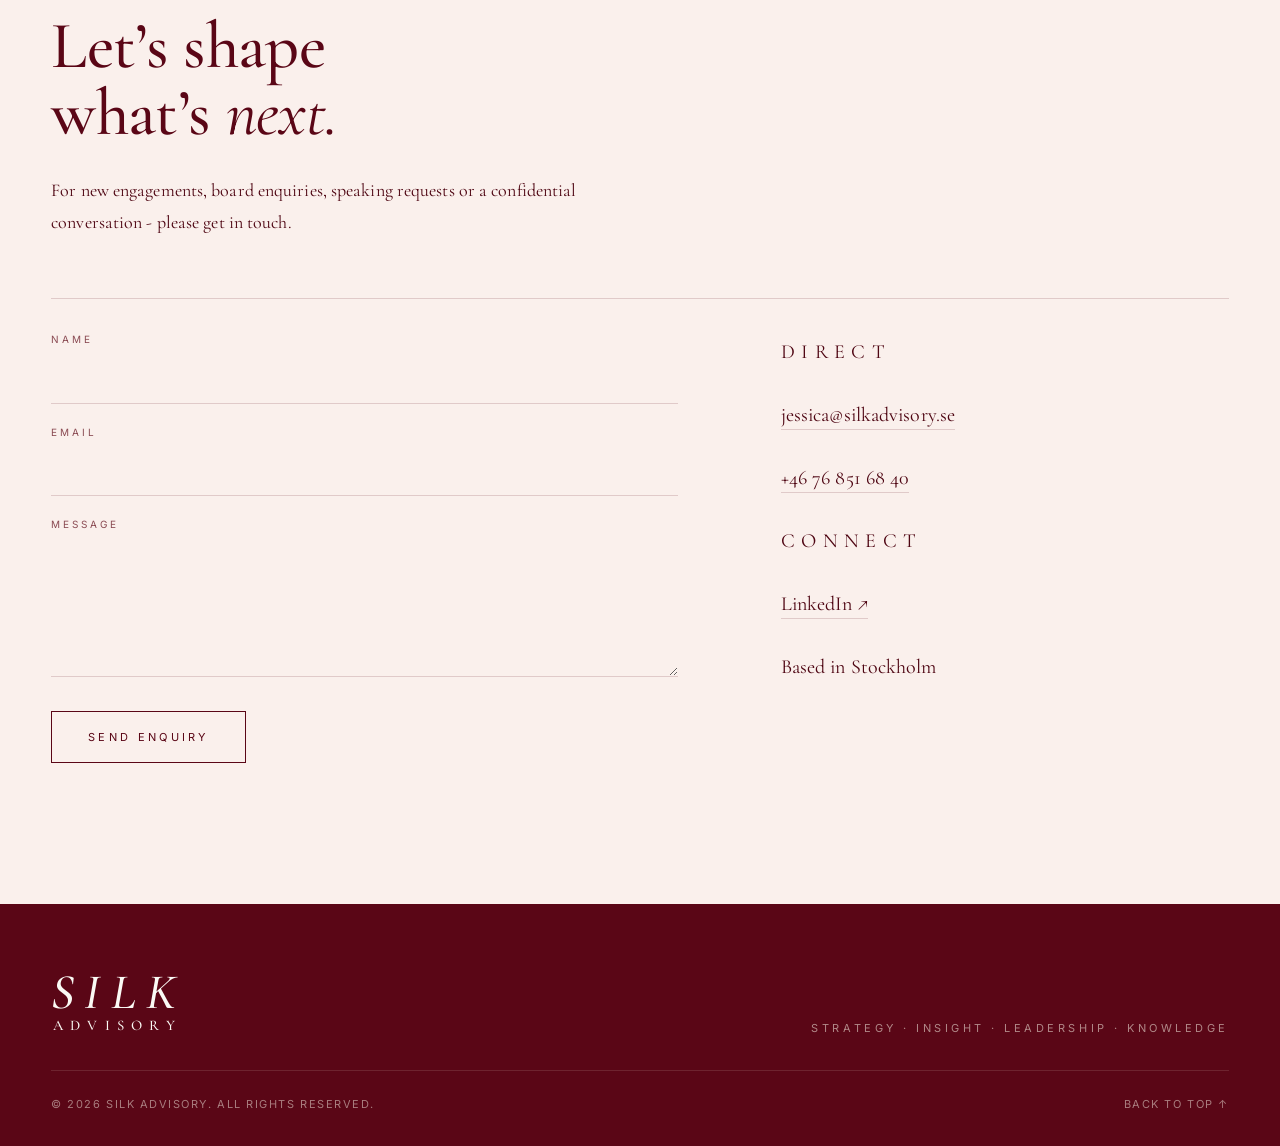
==== commit 6c530887: "Link brand names to their websites Co-Authored-By: Claude Opus 5.5 <noreply@anthropic.com> Claude-Se" ====
--- a/index.html
+++ b/index.html
@@ -109,15 +109,15 @@
     <div class="brands__inner">
       <p class="brands__label" id="brands-label" data-i18n="brands.label">Brands I&rsquo;ve worked with</p>
       <ul class="brands__list">
-        <li>Mini Rodini</li>
-        <li>Marimekko</li>
-        <li>Eton</li>
-        <li>TINI</li>
-        <li>Happy Socks</li>
+        <li><a href="https://www.minirodini.com/" target="_blank" rel="noopener">Mini Rodini</a></li>
+        <li><a href="https://www.marimekko.com/" target="_blank" rel="noopener">Marimekko</a></li>
+        <li><a href="https://www.etonshirts.com/" target="_blank" rel="noopener">Eton</a></li>
+        <li><a href="https://tini.se/" target="_blank" rel="noopener">TINI</a></li>
+        <li><a href="https://www.happysocks.com/" target="_blank" rel="noopener">Happy Socks</a></li>
         <li>Skincity</li>
-        <li>Tiger of Sweden</li>
+        <li><a href="https://www.tigerofsweden.com/" target="_blank" rel="noopener">Tiger of Sweden</a></li>
         <li>Mouli</li>
-        <li>H&amp;M</li>
+        <li><a href="https://www.hm.com/" target="_blank" rel="noopener">H&amp;M</a></li>
       </ul>
     </div>
   </section>
--- a/styles.css
+++ b/styles.css
@@ -405,6 +405,19 @@
   color: var(--merlot);
 }
 .brands__list li { white-space: nowrap; }
+.brands__list a {
+  position: relative;
+  color: inherit;
+}
+.brands__list a::after {
+  content: ''; position: absolute; left: 0; right: 0; bottom: -2px;
+  height: 1px; background: currentColor;
+  transform: scaleX(0); transform-origin: left;
+  transition: transform .4s ease;
+}
+.brands__list a:hover { opacity: 1; }
+.brands__list a:hover::after,
+.brands__list a:focus-visible::after { transform: scaleX(1); }
 @media (max-width: 720px) {
   .brands__label { letter-spacing: .26em; }
   .brands__list { font-size: 21px; gap: 14px 24px; }
